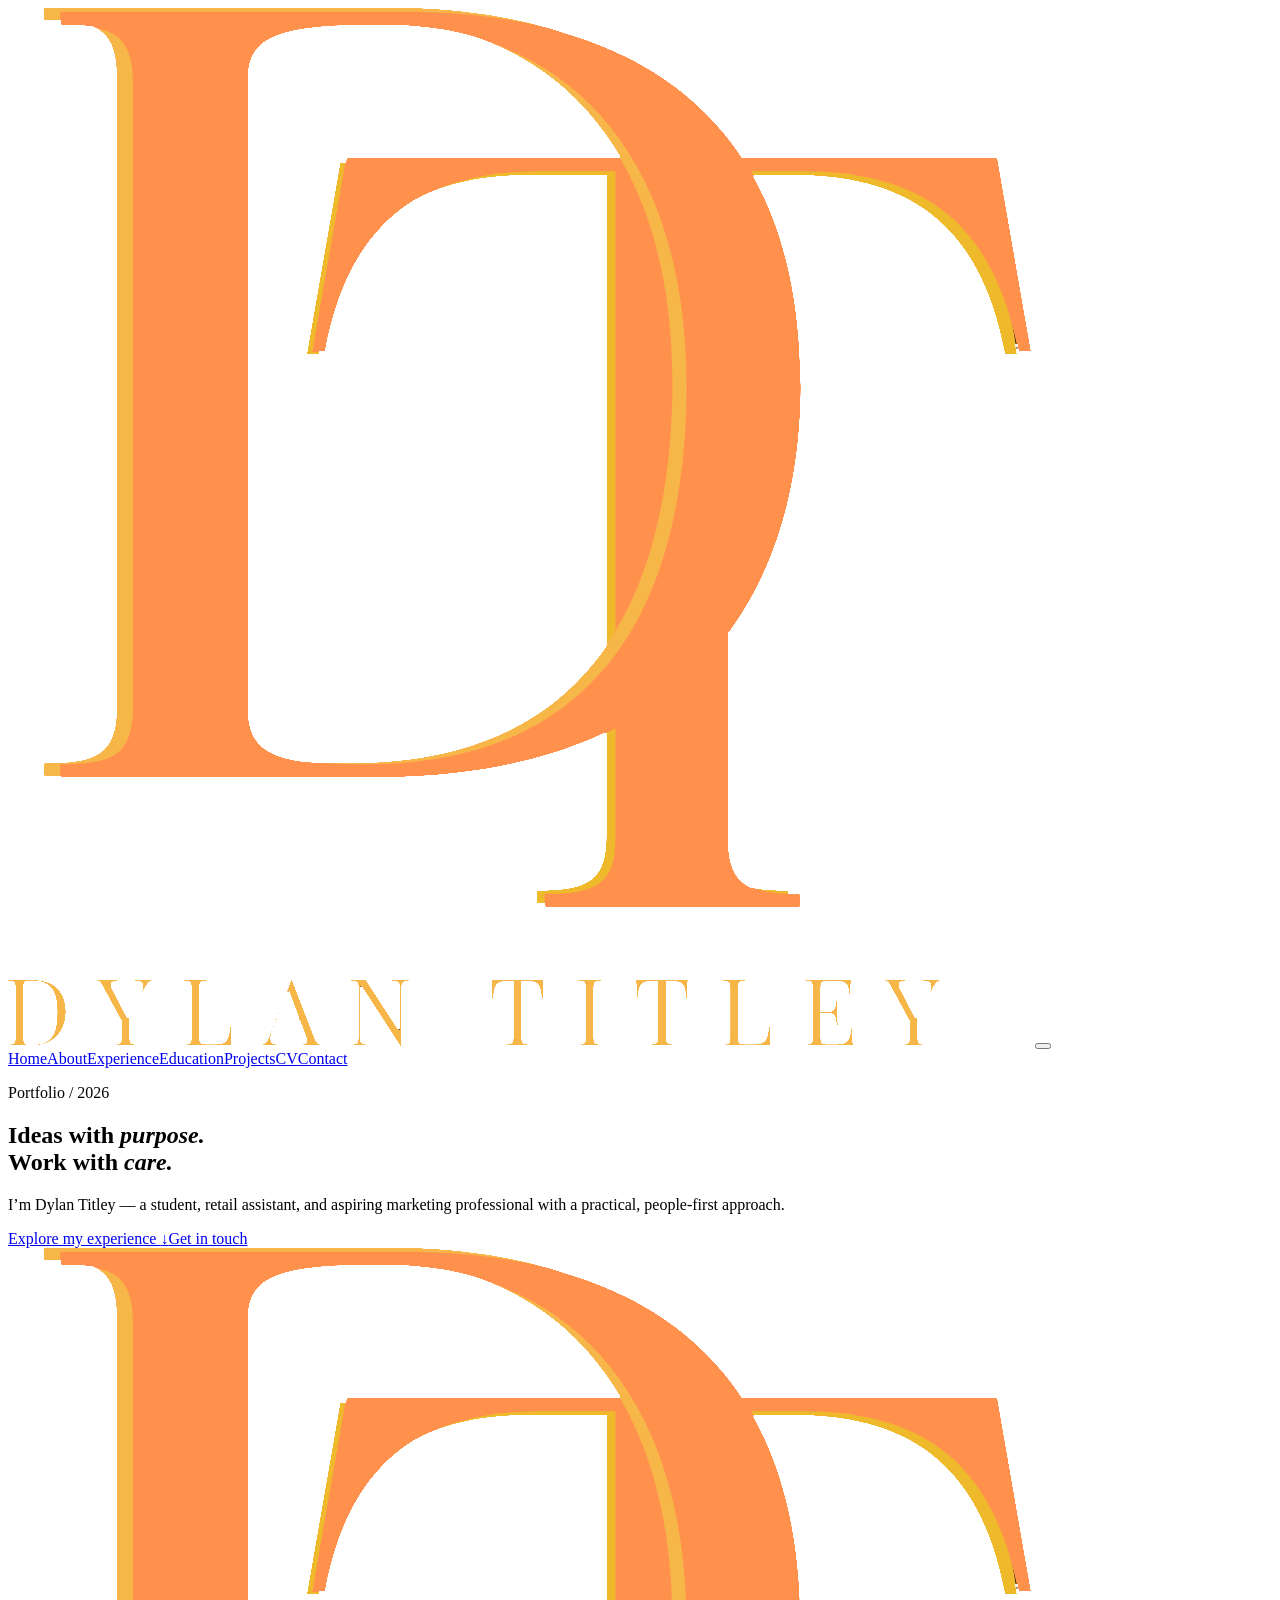
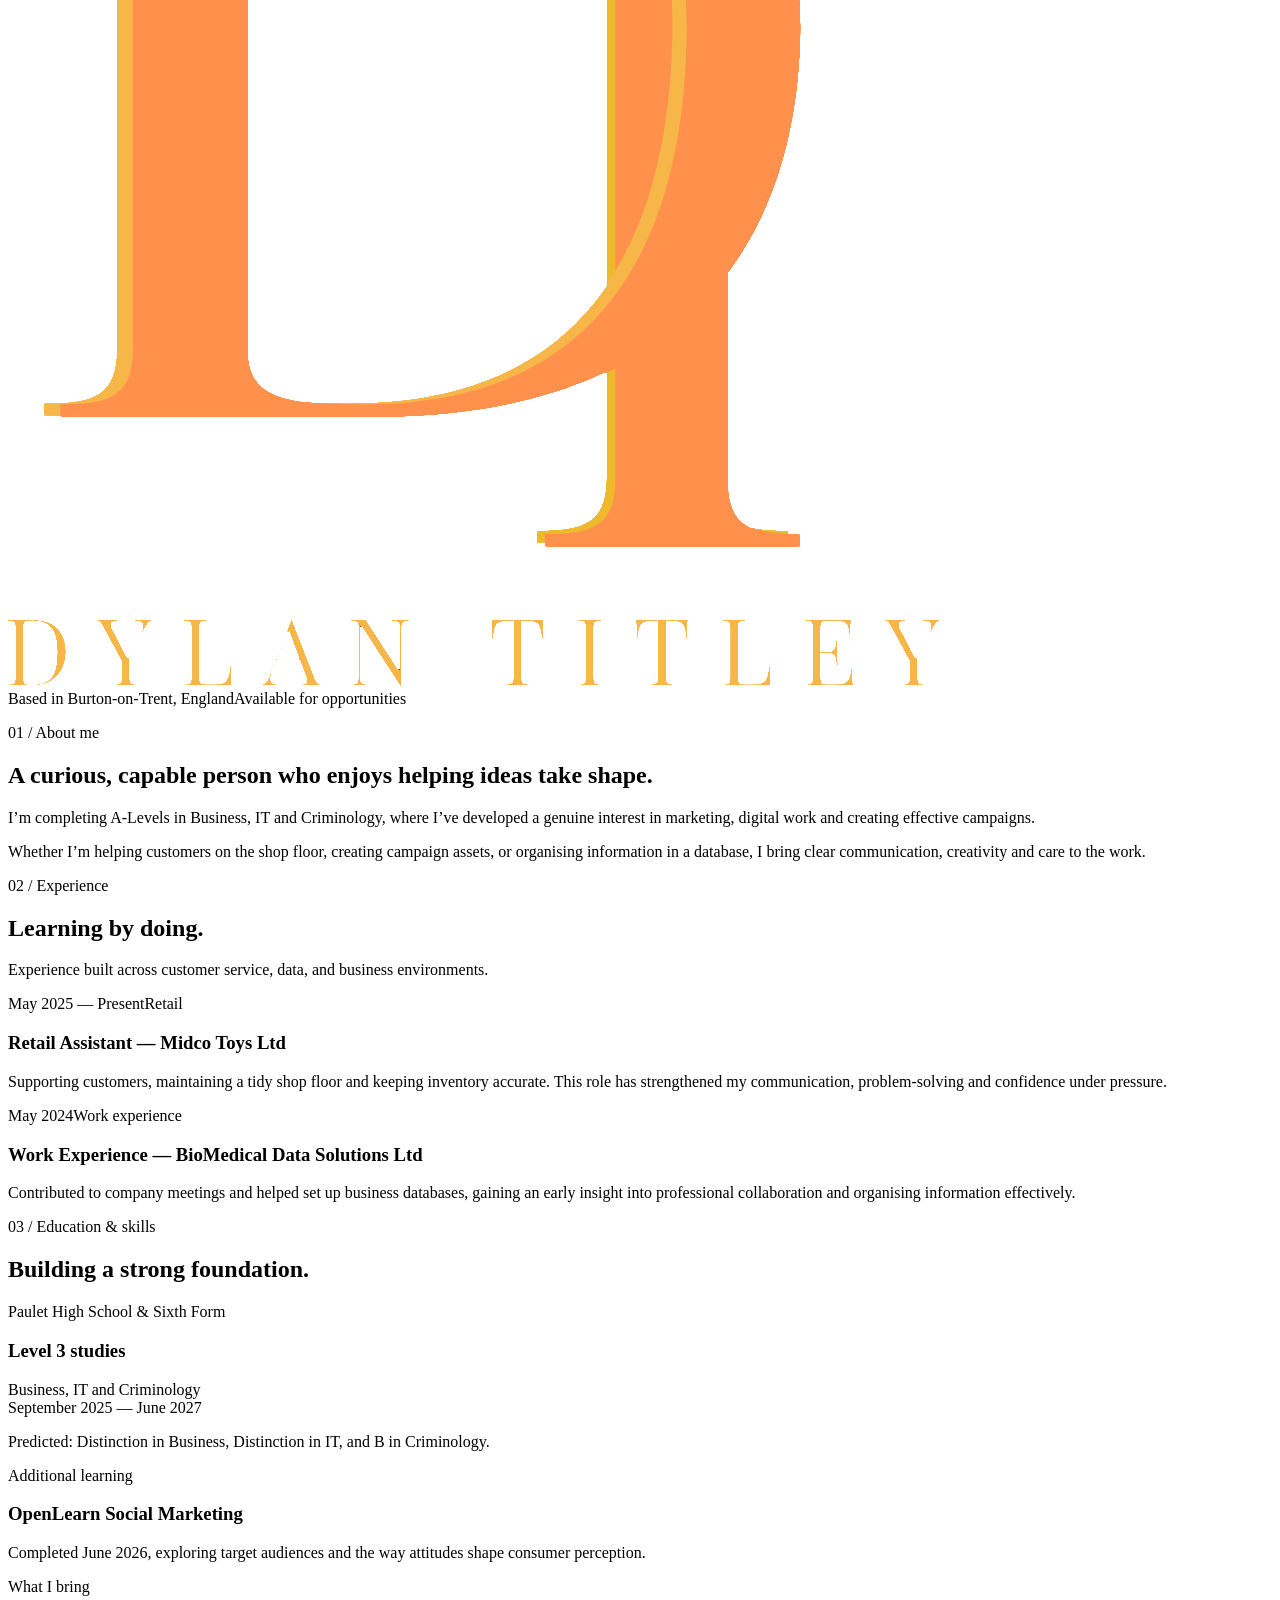
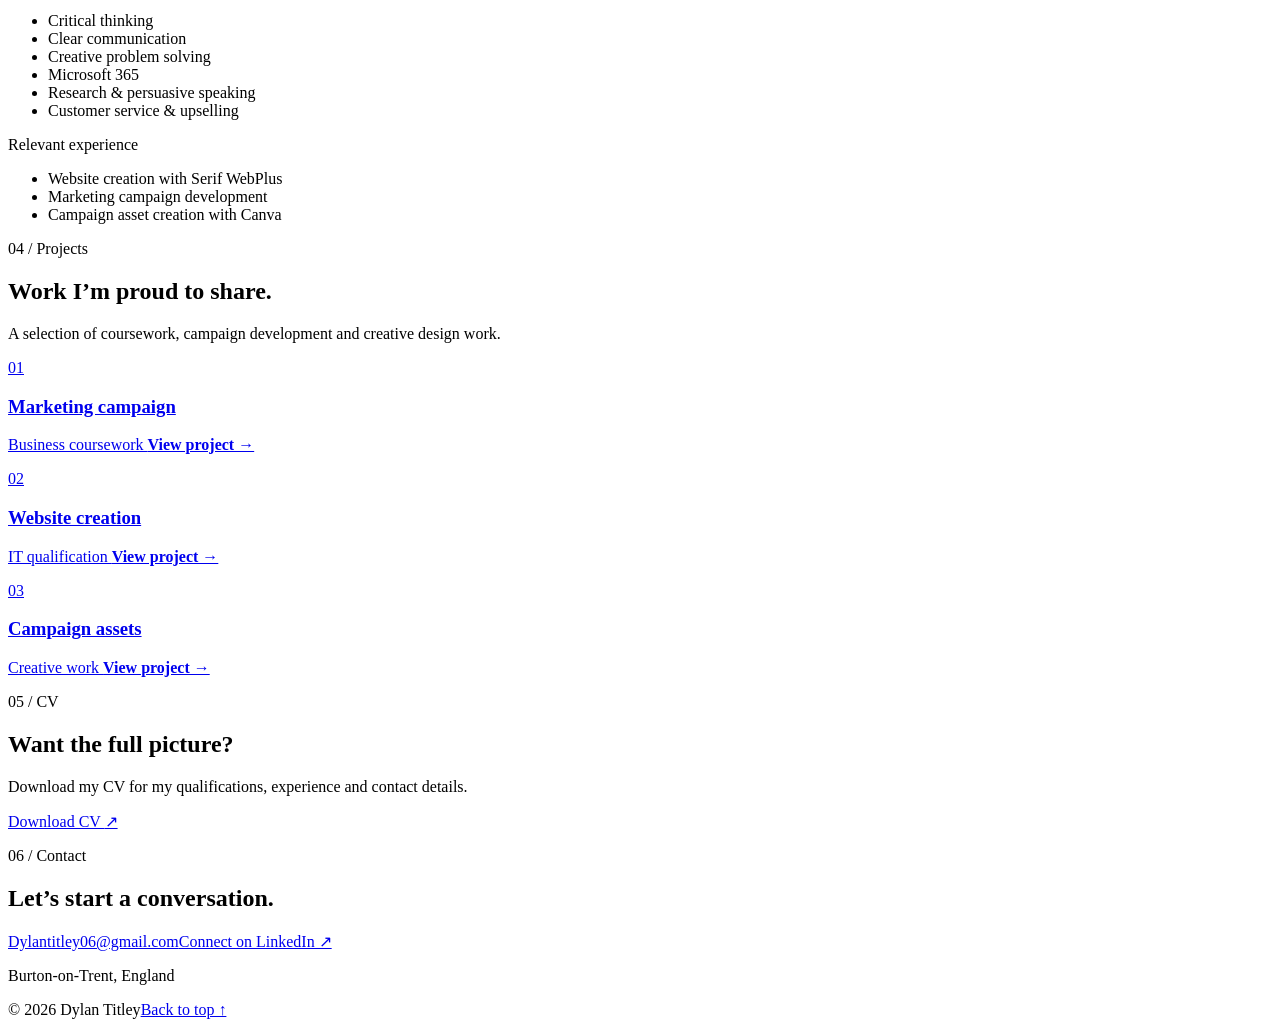
==== index.html @ e9d6f3c1 "Update index.html" ====
<!doctype html>
<html lang="en">
<head>
<title>Dylan Titley | Marketing & Graphic Design Portfolio</title>
<meta name="description" content="Marketing and graphic design portfolio showcasing branding, social media design, website projects and creative work by Dylan Titley.">
<meta name="keywords" content="marketing portfolio, graphic design portfolio, Burton, branding, social media, student marketing">
<meta name="author" content="Dylan Titley">
</head>
<body>
  <header class="site-header">
    <a class="brand" href="#home" aria-label="Dylan Titley, home"><img src="dt-logo-transparent.png" alt="Dylan Titley"></a>
    <button class="menu-toggle" type="button" aria-label="Open navigation" aria-expanded="false" aria-controls="site-menu">
      <span></span><span></span>
    </button>
    <nav id="site-menu" class="site-menu" aria-label="Main navigation">
      <a href="#home">Home</a><a href="#about">About</a><a href="#experience">Experience</a><a href="#education">Education</a><a href="#projects">Projects</a><a href="#cv">CV</a><a href="#contact">Contact</a>
    </nav>
  </header>

  <main>
    <section id="home" class="hero section-shell">
      <p class="eyebrow">Portfolio / 2026</p>
      <h1>Ideas with <em>purpose.</em><br>Work with <em>care.</em></h1>
      <p class="hero-copy">I’m Dylan Titley — a student, retail assistant, and aspiring marketing professional with a practical, people-first approach.</p>
      <div class="hero-actions"><a class="button button-solid" href="#experience">Explore my experience <span>↓</span></a><a class="text-link" href="#contact">Get in touch</a></div>
      <img class="hero-logo" src="dt-logo-transparent.png" alt="" aria-hidden="true">
      <div class="hero-footer"><span>Based in Burton-on-Trent, England</span><span>Available for opportunities</span></div>
    </section>

    <section id="about" class="section-shell split-section">
      <p class="eyebrow">01 / About me</p>
      <div><h2>A curious, capable person who enjoys helping ideas take shape.</h2><p class="lead">I’m completing A-Levels in Business, IT and Criminology, where I’ve developed a genuine interest in marketing, digital work and creating effective campaigns.</p><p>Whether I’m helping customers on the shop floor, creating campaign assets, or organising information in a database, I bring clear communication, creativity and care to the work.</p></div>
    </section>

    <section id="experience" class="section-shell experience-section">
      <p class="eyebrow">02 / Experience</p>
      <div class="section-heading"><h2>Learning by doing.</h2><p>Experience built across customer service, data, and business environments.</p></div>
      <div class="timeline">
        <article class="timeline-item"><div class="timeline-meta"><span>May 2025 — Present</span><span>Retail</span></div><div><h3>Retail Assistant <span>— Midco Toys Ltd</span></h3><p>Supporting customers, maintaining a tidy shop floor and keeping inventory accurate. This role has strengthened my communication, problem-solving and confidence under pressure.</p></div></article>
        <article class="timeline-item"><div class="timeline-meta"><span>May 2024</span><span>Work experience</span></div><div><h3>Work Experience <span>— BioMedical Data Solutions Ltd</span></h3><p>Contributed to company meetings and helped set up business databases, gaining an early insight into professional collaboration and organising information effectively.</p></div></article>
      </div>
    </section>

    <section id="education" class="section-shell education-section">
      <p class="eyebrow">03 / Education & skills</p>
      <div class="two-column">
        <div><h2>Building a strong foundation.</h2><div class="education-card"><p class="card-label">Paulet High School & Sixth Form</p><h3>Level 3 studies</h3><p>Business, IT and Criminology<br><span>September 2025 — June 2027</span></p><p class="small">Predicted: Distinction in Business, Distinction in IT, and B in Criminology.</p></div><div class="education-card"><p class="card-label">Additional learning</p><h3>OpenLearn Social Marketing</h3><p class="small">Completed June 2026, exploring target audiences and the way attitudes shape consumer perception.</p></div></div>
        <div class="skills"><p class="card-label">What I bring</p><ul><li>Critical thinking</li><li>Clear communication</li><li>Creative problem solving</li><li>Microsoft 365</li><li>Research & persuasive speaking</li><li>Customer service & upselling</li></ul><p class="card-label relevant-label">Relevant experience</p><ul class="relevant"><li>Website creation with Serif WebPlus</li><li>Marketing campaign development</li><li>Campaign asset creation with Canva</li></ul></div>
      </div>
    </section>

    <section id="projects" class="section-shell projects-section">
      <p class="eyebrow">04 / Projects</p>
      <div class="section-heading"><h2>Work I’m proud to share.</h2><p>A selection of coursework, campaign development and creative design work.</p></div>
      <div class="project-grid">
        <a class="project-card" href="marketing-campaign.html"><p>01</p><h3>Marketing campaign</h3><span>Business coursework <b>View project &rarr;</b></span><div class="project-shape shape-one"></div></a>
        <a class="project-card" href="website-creation.html"><p>02</p><h3>Website creation</h3><span>IT qualification <b>View project &rarr;</b></span><div class="project-shape shape-two"></div></a>
        <a class="project-card" href="campaign-assets.html"><p>03</p><h3>Campaign assets</h3><span>Creative work <b>View project &rarr;</b></span><div class="project-shape shape-three"></div></a>
      </div>
    </section>

    <section id="cv" class="section-shell cv-section">
      <div><p class="eyebrow">05 / CV</p><h2>Want the full picture?</h2><p>Download my CV for my qualifications, experience and contact details.</p></div><a class="button button-light" href="Dylan-Titley-CV-2027.docx" download>Download CV <span>↗</span></a>
    </section>

    <section id="contact" class="section-shell contact-section">
      <p class="eyebrow">06 / Contact</p><h2>Let’s start a conversation.</h2><a class="contact-email" href="mailto:Dylantitley06@gmail.com">Dylantitley06@gmail.com</a><a class="linkedin-link" href="https://www.linkedin.com/in/dylan-titley-2539ab369/" target="_blank" rel="noopener">Connect on LinkedIn &nearr;</a><p>Burton-on-Trent, England</p>
    </section>
  </main>
  <footer><span>© <span id="year"></span> Dylan Titley</span><a href="#home">Back to top ↑</a></footer>
  <script src="script.js"></script>
</body>
</html>
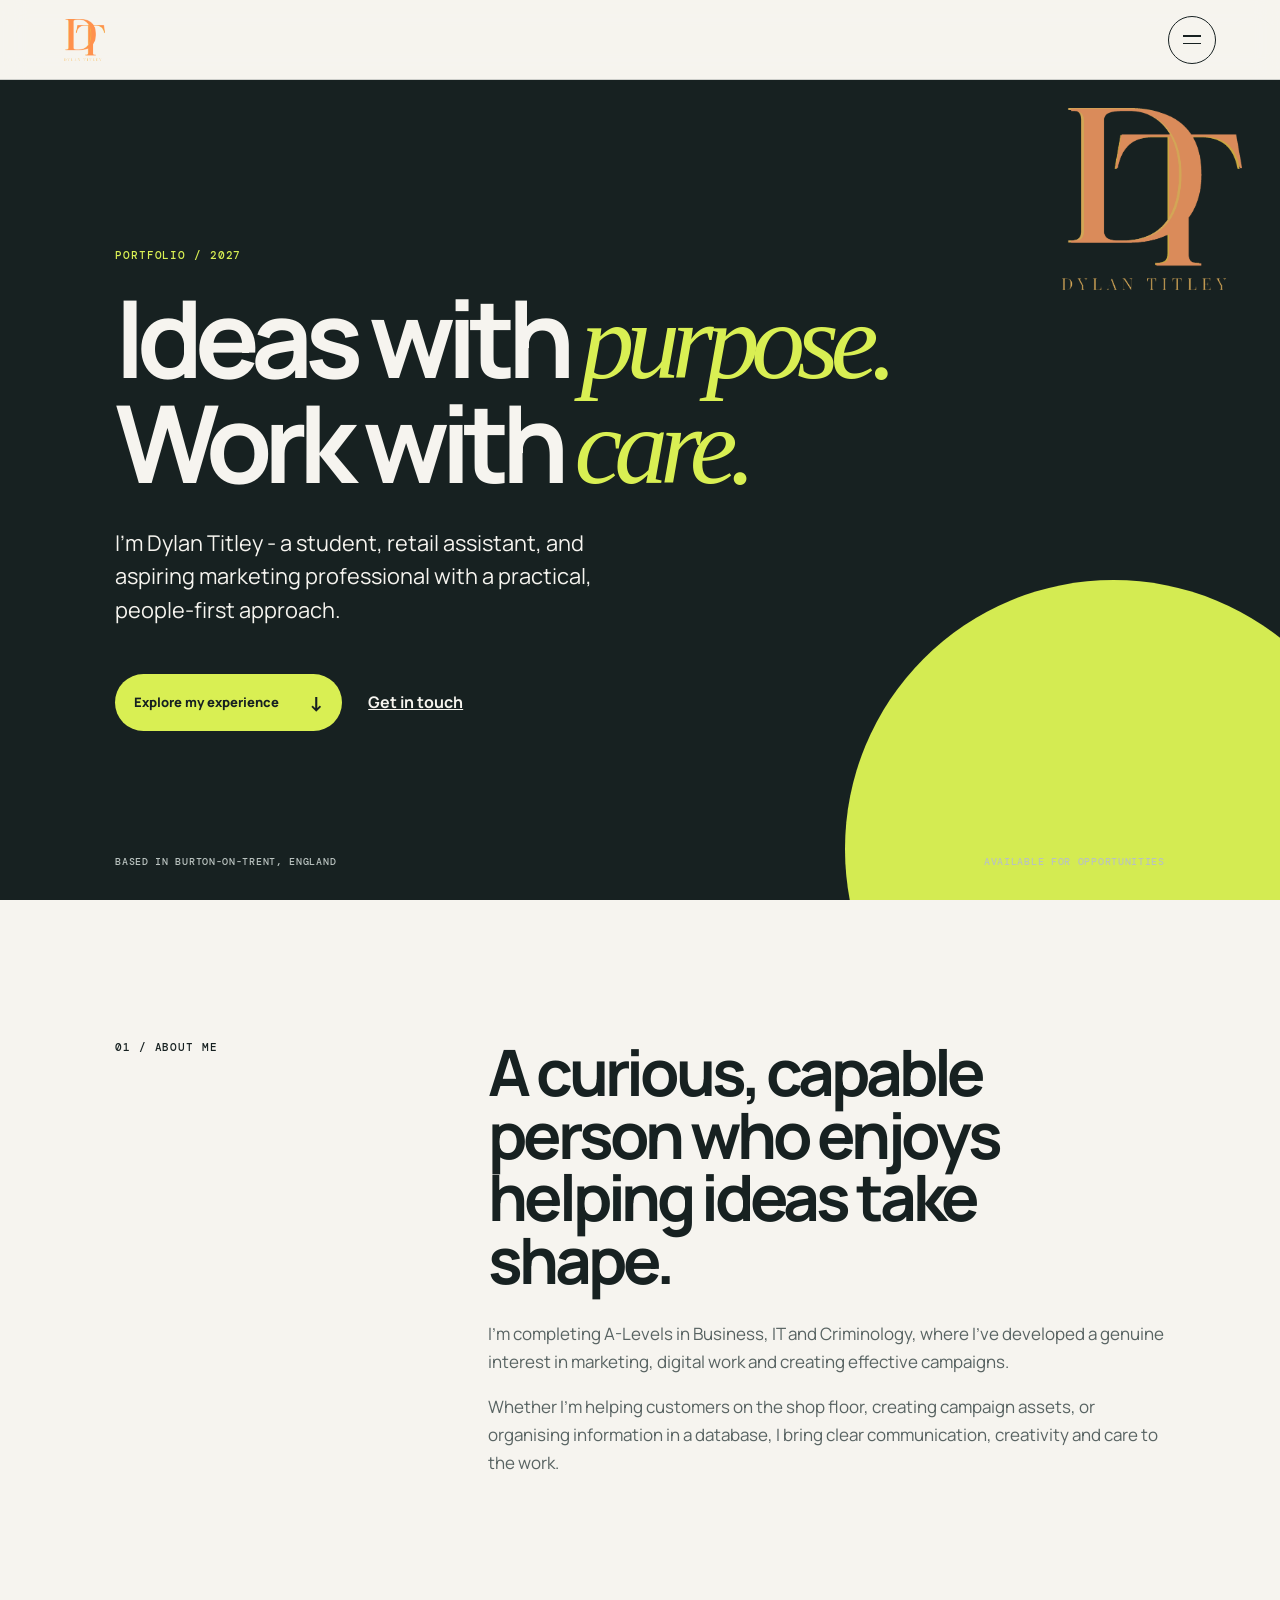
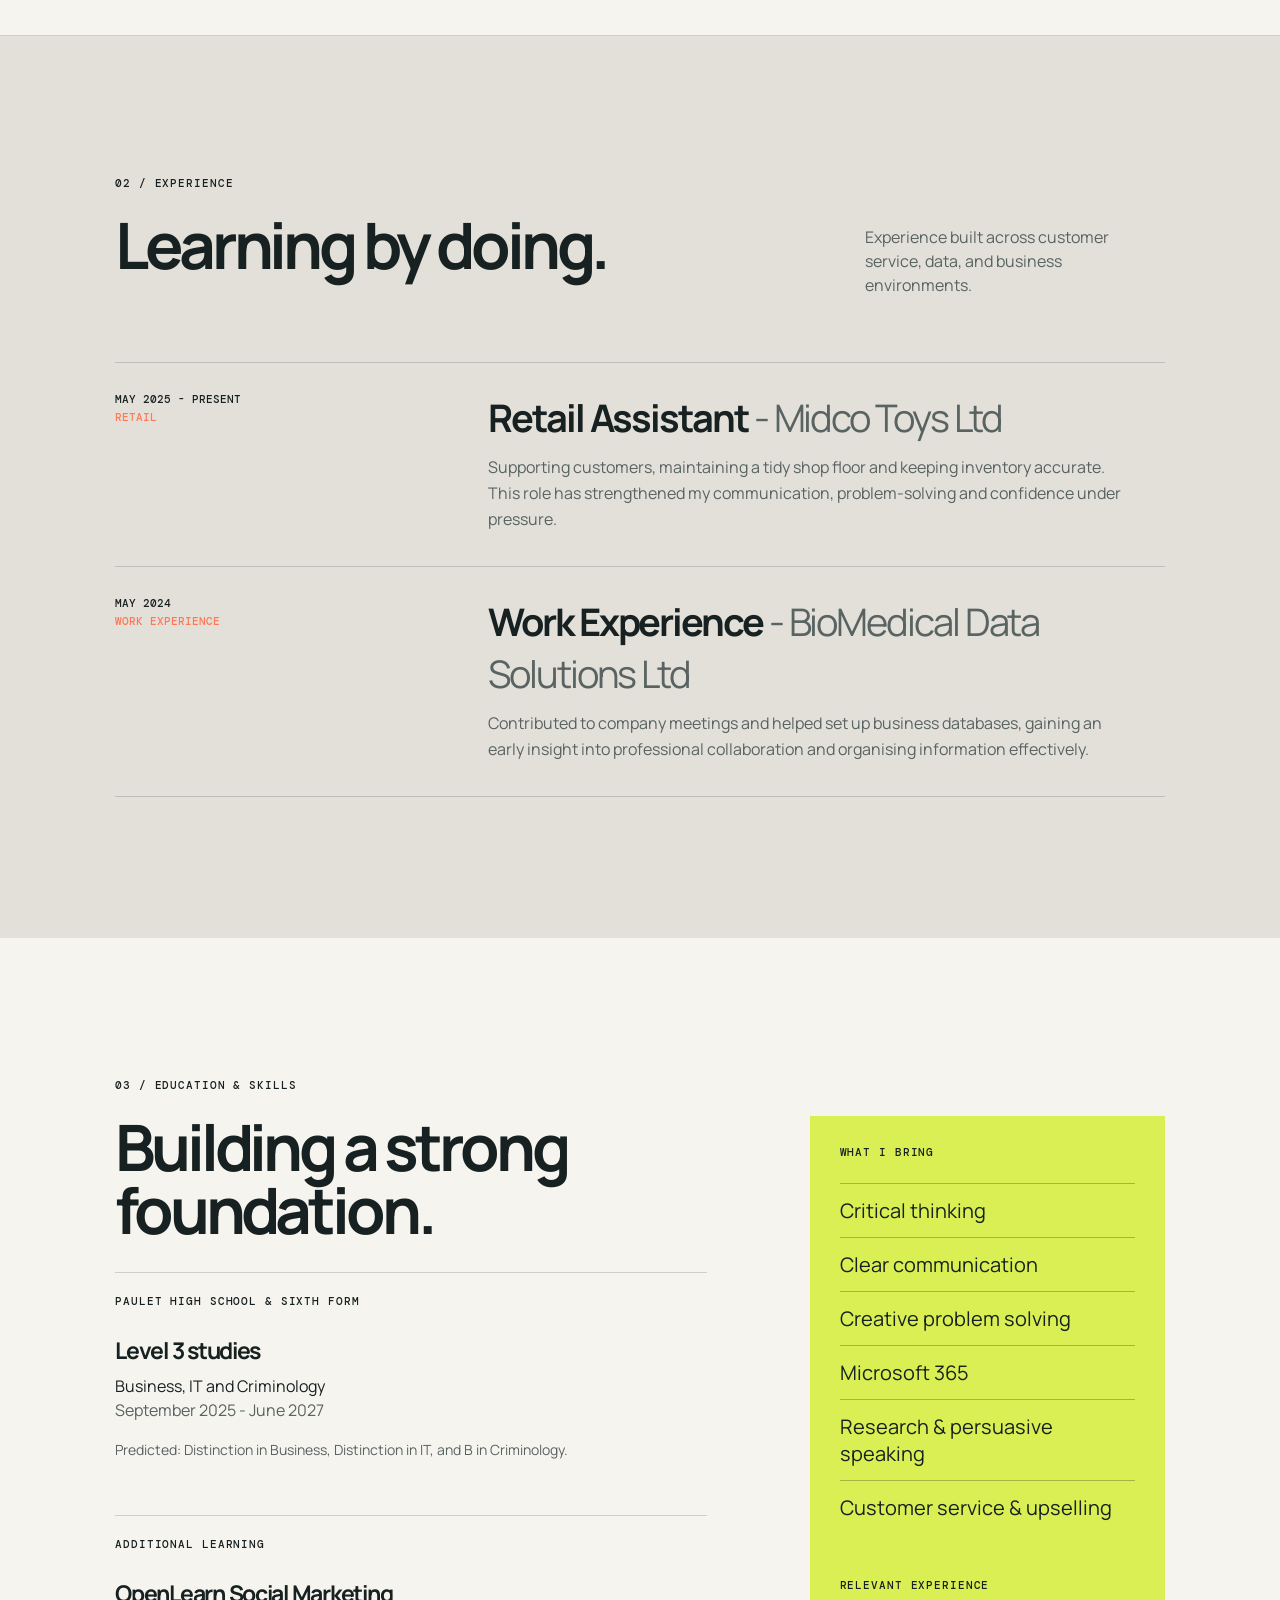
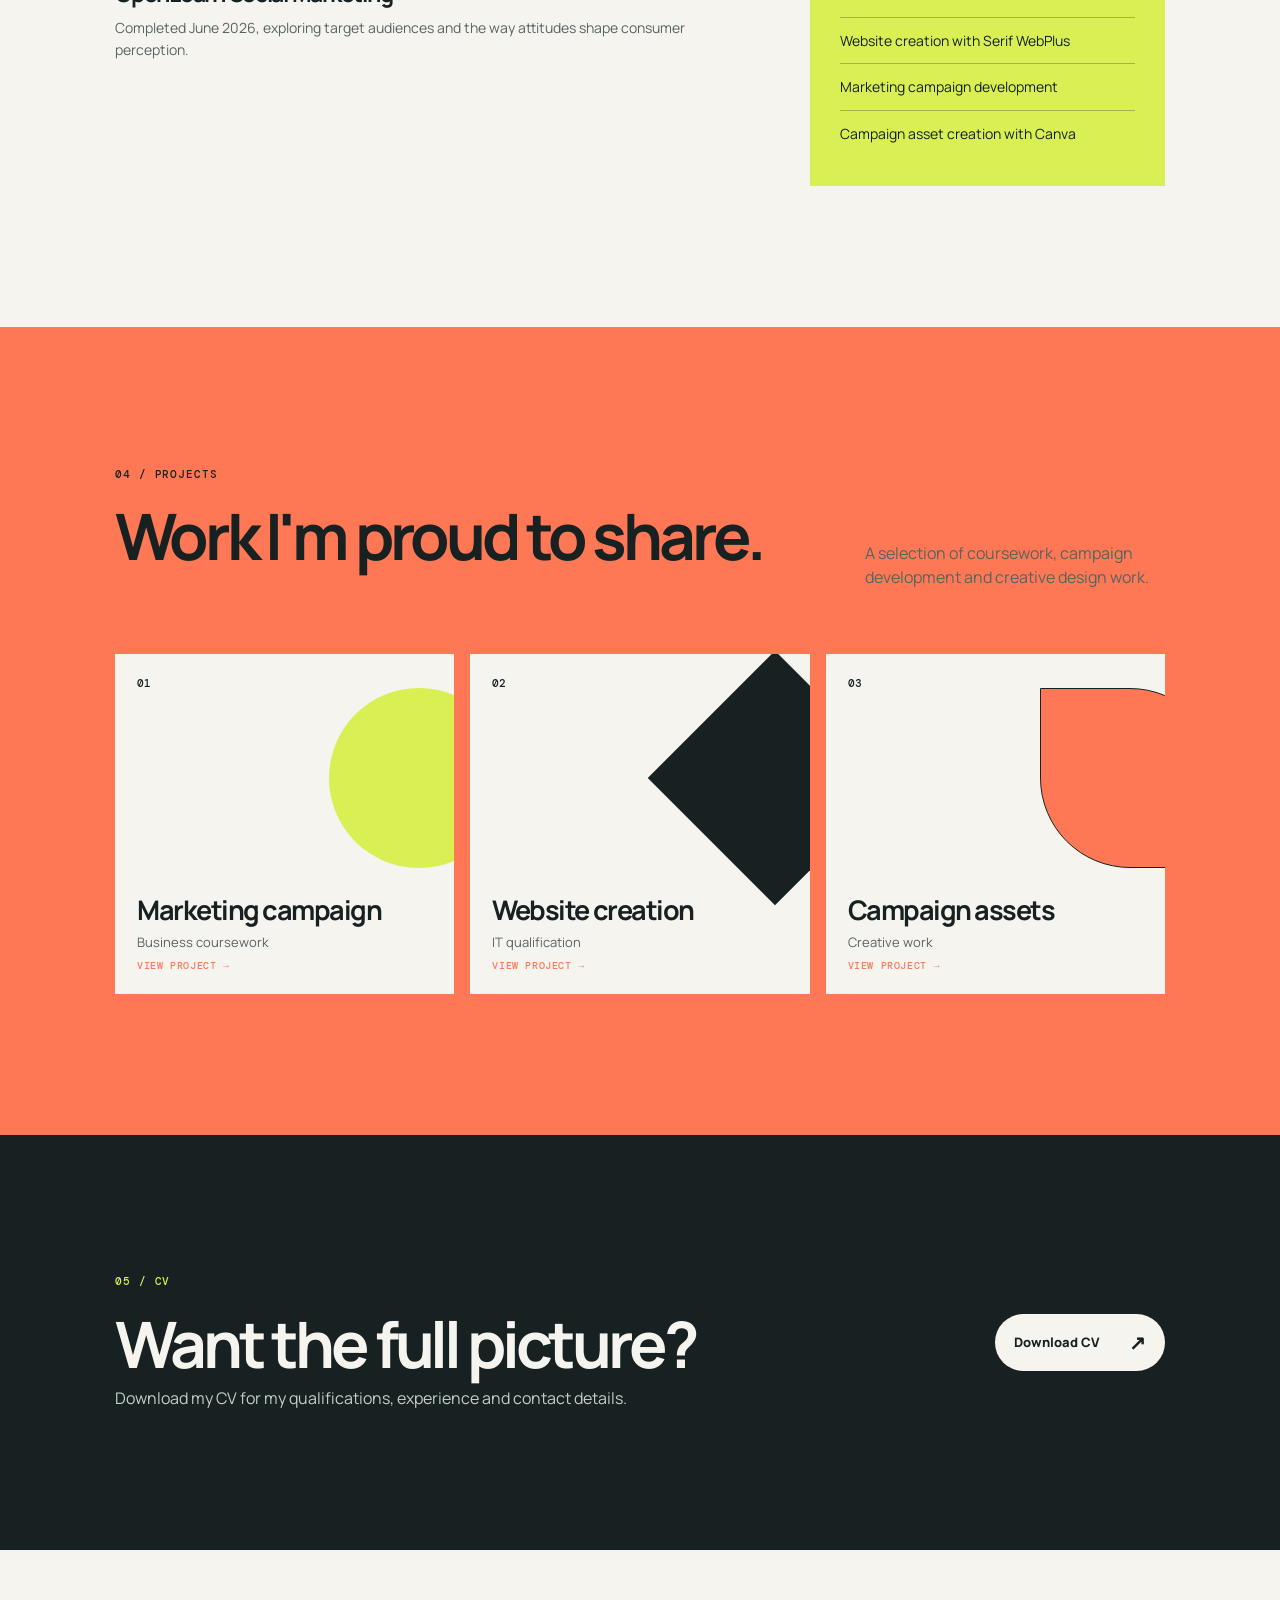
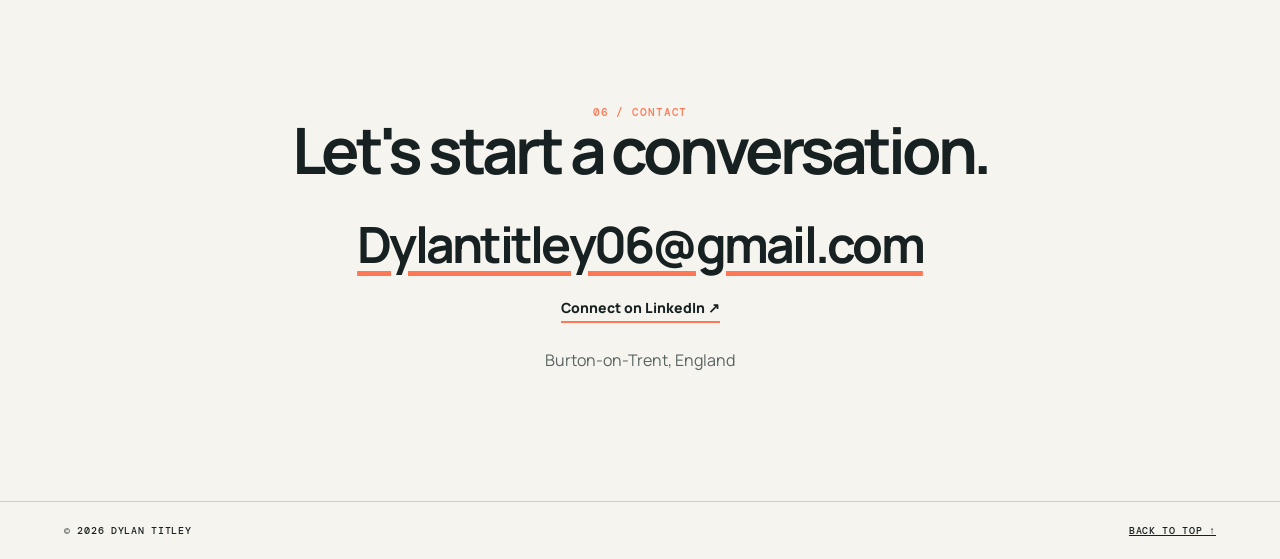
==== commit 9bdbc577: "Add files via upload" ====
--- a/index.html
+++ b/index.html
@@ -1,73 +1,91 @@
-<!doctype html>
-<html lang="en">
-<head>
-<title>Dylan Titley | Marketing & Graphic Design Portfolio</title>
-<meta name="description" content="Marketing and graphic design portfolio showcasing branding, social media design, website projects and creative work by Dylan Titley.">
-<meta name="keywords" content="marketing portfolio, graphic design portfolio, Burton, branding, social media, student marketing">
-<meta name="author" content="Dylan Titley">
-</head>
-<body>
-  <header class="site-header">
-    <a class="brand" href="#home" aria-label="Dylan Titley, home"><img src="dt-logo-transparent.png" alt="Dylan Titley"></a>
-    <button class="menu-toggle" type="button" aria-label="Open navigation" aria-expanded="false" aria-controls="site-menu">
-      <span></span><span></span>
-    </button>
-    <nav id="site-menu" class="site-menu" aria-label="Main navigation">
-      <a href="#home">Home</a><a href="#about">About</a><a href="#experience">Experience</a><a href="#education">Education</a><a href="#projects">Projects</a><a href="#cv">CV</a><a href="#contact">Contact</a>
-    </nav>
-  </header>
-
-  <main>
-    <section id="home" class="hero section-shell">
-      <p class="eyebrow">Portfolio / 2026</p>
-      <h1>Ideas with <em>purpose.</em><br>Work with <em>care.</em></h1>
-      <p class="hero-copy">I’m Dylan Titley — a student, retail assistant, and aspiring marketing professional with a practical, people-first approach.</p>
-      <div class="hero-actions"><a class="button button-solid" href="#experience">Explore my experience <span>↓</span></a><a class="text-link" href="#contact">Get in touch</a></div>
-      <img class="hero-logo" src="dt-logo-transparent.png" alt="" aria-hidden="true">
-      <div class="hero-footer"><span>Based in Burton-on-Trent, England</span><span>Available for opportunities</span></div>
-    </section>
-
-    <section id="about" class="section-shell split-section">
-      <p class="eyebrow">01 / About me</p>
-      <div><h2>A curious, capable person who enjoys helping ideas take shape.</h2><p class="lead">I’m completing A-Levels in Business, IT and Criminology, where I’ve developed a genuine interest in marketing, digital work and creating effective campaigns.</p><p>Whether I’m helping customers on the shop floor, creating campaign assets, or organising information in a database, I bring clear communication, creativity and care to the work.</p></div>
-    </section>
-
-    <section id="experience" class="section-shell experience-section">
-      <p class="eyebrow">02 / Experience</p>
-      <div class="section-heading"><h2>Learning by doing.</h2><p>Experience built across customer service, data, and business environments.</p></div>
-      <div class="timeline">
-        <article class="timeline-item"><div class="timeline-meta"><span>May 2025 — Present</span><span>Retail</span></div><div><h3>Retail Assistant <span>— Midco Toys Ltd</span></h3><p>Supporting customers, maintaining a tidy shop floor and keeping inventory accurate. This role has strengthened my communication, problem-solving and confidence under pressure.</p></div></article>
-        <article class="timeline-item"><div class="timeline-meta"><span>May 2024</span><span>Work experience</span></div><div><h3>Work Experience <span>— BioMedical Data Solutions Ltd</span></h3><p>Contributed to company meetings and helped set up business databases, gaining an early insight into professional collaboration and organising information effectively.</p></div></article>
-      </div>
-    </section>
-
-    <section id="education" class="section-shell education-section">
-      <p class="eyebrow">03 / Education & skills</p>
-      <div class="two-column">
-        <div><h2>Building a strong foundation.</h2><div class="education-card"><p class="card-label">Paulet High School & Sixth Form</p><h3>Level 3 studies</h3><p>Business, IT and Criminology<br><span>September 2025 — June 2027</span></p><p class="small">Predicted: Distinction in Business, Distinction in IT, and B in Criminology.</p></div><div class="education-card"><p class="card-label">Additional learning</p><h3>OpenLearn Social Marketing</h3><p class="small">Completed June 2026, exploring target audiences and the way attitudes shape consumer perception.</p></div></div>
-        <div class="skills"><p class="card-label">What I bring</p><ul><li>Critical thinking</li><li>Clear communication</li><li>Creative problem solving</li><li>Microsoft 365</li><li>Research & persuasive speaking</li><li>Customer service & upselling</li></ul><p class="card-label relevant-label">Relevant experience</p><ul class="relevant"><li>Website creation with Serif WebPlus</li><li>Marketing campaign development</li><li>Campaign asset creation with Canva</li></ul></div>
-      </div>
-    </section>
-
-    <section id="projects" class="section-shell projects-section">
-      <p class="eyebrow">04 / Projects</p>
-      <div class="section-heading"><h2>Work I’m proud to share.</h2><p>A selection of coursework, campaign development and creative design work.</p></div>
-      <div class="project-grid">
-        <a class="project-card" href="marketing-campaign.html"><p>01</p><h3>Marketing campaign</h3><span>Business coursework <b>View project &rarr;</b></span><div class="project-shape shape-one"></div></a>
-        <a class="project-card" href="website-creation.html"><p>02</p><h3>Website creation</h3><span>IT qualification <b>View project &rarr;</b></span><div class="project-shape shape-two"></div></a>
-        <a class="project-card" href="campaign-assets.html"><p>03</p><h3>Campaign assets</h3><span>Creative work <b>View project &rarr;</b></span><div class="project-shape shape-three"></div></a>
-      </div>
-    </section>
-
-    <section id="cv" class="section-shell cv-section">
-      <div><p class="eyebrow">05 / CV</p><h2>Want the full picture?</h2><p>Download my CV for my qualifications, experience and contact details.</p></div><a class="button button-light" href="Dylan-Titley-CV-2027.docx" download>Download CV <span>↗</span></a>
-    </section>
-
-    <section id="contact" class="section-shell contact-section">
-      <p class="eyebrow">06 / Contact</p><h2>Let’s start a conversation.</h2><a class="contact-email" href="mailto:Dylantitley06@gmail.com">Dylantitley06@gmail.com</a><a class="linkedin-link" href="https://www.linkedin.com/in/dylan-titley-2539ab369/" target="_blank" rel="noopener">Connect on LinkedIn &nearr;</a><p>Burton-on-Trent, England</p>
-    </section>
-  </main>
-  <footer><span>© <span id="year"></span> Dylan Titley</span><a href="#home">Back to top ↑</a></footer>
-  <script src="script.js"></script>
-</body>
-</html>
+﻿<!doctype html>
+<html lang="en">
+<head>
+  <meta charset="utf-8">
+  <meta name="viewport" content="width=device-width, initial-scale=1">
+  <meta name="description" content="Portfolio of Dylan Titley, a student and aspiring marketing professional showcasing experience, creative projects, website design and campaign work.">
+  <title>Dylan Titley | Marketing, Design & Portfolio</title>
+  <link rel="canonical" href="https://dylantitley.co.uk/">
+  <meta property="og:type" content="website">
+  <meta property="og:title" content="Dylan Titley | Marketing, Design & Portfolio">
+  <meta property="og:description" content="Explore Dylan Titley's experience, creative projects, website design and campaign work.">
+  <meta property="og:url" content="https://dylantitley.co.uk/">
+  <meta property="og:image" content="https://dylantitley.co.uk/dt-logo.png">
+  <meta property="og:image:alt" content="Dylan Titley personal DT logo">
+  <meta name="twitter:card" content="summary_large_image">
+  <meta name="twitter:title" content="Dylan Titley | Marketing, Design & Portfolio">
+  <meta name="twitter:description" content="Explore Dylan Titley's experience, creative projects, website design and campaign work.">
+  <meta name="twitter:image" content="https://dylantitley.co.uk/dt-logo.png">
+  <meta name="twitter:image:alt" content="Dylan Titley personal DT logo">
+  <link rel="icon" type="image/png" href="favicon.png">
+  <script type="application/ld+json">{"@context":"https://schema.org","@type":"Person","name":"Dylan Titley","url":"https://dylantitley.co.uk/","image":"https://dylantitley.co.uk/dt-logo.png","jobTitle":"Student and aspiring marketing professional","address":{"@type":"PostalAddress","addressLocality":"Burton-on-Trent","addressCountry":"GB"},"email":"mailto:Dylantitley06@gmail.com","sameAs":["https://www.linkedin.com/in/dylan-titley-2539ab369/"]}</script>
+  <link rel="preconnect" href="https://fonts.googleapis.com">
+  <link rel="preconnect" href="https://fonts.gstatic.com" crossorigin>
+  <link href="https://fonts.googleapis.com/css2?family=DM+Mono:wght@400;500&family=Manrope:wght@400;500;600;700;800&display=swap" rel="stylesheet">
+  <link rel="stylesheet" href="styles.css">
+</head>
+<body>
+  <header class="site-header">
+    <a class="brand" href="#home" aria-label="Dylan Titley, home"><img src="dt-logo-transparent.png" alt="Dylan Titley"></a>
+    <button class="menu-toggle" type="button" aria-label="Open navigation" aria-expanded="false" aria-controls="site-menu">
+      <span></span><span></span>
+    </button>
+    <nav id="site-menu" class="site-menu" aria-label="Main navigation">
+      <a href="#home">Home</a><a href="#about">About</a><a href="#experience">Experience</a><a href="#education">Education</a><a href="#projects">Projects</a><a href="#cv">CV</a><a href="#contact">Contact</a>
+    </nav>
+  </header>
+
+  <main>
+    <section id="home" class="hero section-shell">
+      <p class="eyebrow">Portfolio / 2027</p>
+      <h1>Ideas with <em>purpose.</em><br>Work with <em>care.</em></h1>
+      <p class="hero-copy">I'm Dylan Titley - a student, retail assistant, and aspiring marketing professional with a practical, people-first approach.</p>
+      <div class="hero-actions"><a class="button button-solid" href="#experience">Explore my experience <span>&darr;</span></a><a class="text-link" href="#contact">Get in touch</a></div>
+      <img class="hero-logo" src="dt-logo-transparent.png" alt="Dylan Titley DT personal logo">
+      <div class="hero-footer"><span>Based in Burton-on-Trent, England</span><span>Available for opportunities</span></div>
+    </section>
+
+    <section id="about" class="section-shell split-section">
+      <p class="eyebrow">01 / About me</p>
+      <div><h2>A curious, capable person who enjoys helping ideas take shape.</h2><p class="lead">I'm completing A-Levels in Business, IT and Criminology, where I've developed a genuine interest in marketing, digital work and creating effective campaigns.</p><p>Whether I'm helping customers on the shop floor, creating campaign assets, or organising information in a database, I bring clear communication, creativity and care to the work.</p></div>
+    </section>
+
+    <section id="experience" class="section-shell experience-section">
+      <p class="eyebrow">02 / Experience</p>
+      <div class="section-heading"><h2>Learning by doing.</h2><p>Experience built across customer service, data, and business environments.</p></div>
+      <div class="timeline">
+        <article class="timeline-item"><div class="timeline-meta"><span>May 2025 - Present</span><span>Retail</span></div><div><h3>Retail Assistant <span> -  Midco Toys Ltd</span></h3><p>Supporting customers, maintaining a tidy shop floor and keeping inventory accurate. This role has strengthened my communication, problem-solving and confidence under pressure.</p></div></article>
+        <article class="timeline-item"><div class="timeline-meta"><span>May 2024</span><span>Work experience</span></div><div><h3>Work Experience <span> -  BioMedical Data Solutions Ltd</span></h3><p>Contributed to company meetings and helped set up business databases, gaining an early insight into professional collaboration and organising information effectively.</p></div></article>
+      </div>
+    </section>
+
+    <section id="education" class="section-shell education-section">
+      <p class="eyebrow">03 / Education & skills</p>
+      <div class="two-column">
+        <div><h2>Building a strong foundation.</h2><div class="education-card"><p class="card-label">Paulet High School & Sixth Form</p><h3>Level 3 studies</h3><p>Business, IT and Criminology<br><span>September 2025 - June 2027</span></p><p class="small">Predicted: Distinction in Business, Distinction in IT, and B in Criminology.</p></div><div class="education-card"><p class="card-label">Additional learning</p><h3>OpenLearn Social Marketing</h3><p class="small">Completed June 2026, exploring target audiences and the way attitudes shape consumer perception.</p></div></div>
+        <div class="skills"><p class="card-label">What I bring</p><ul><li>Critical thinking</li><li>Clear communication</li><li>Creative problem solving</li><li>Microsoft 365</li><li>Research & persuasive speaking</li><li>Customer service & upselling</li></ul><p class="card-label relevant-label">Relevant experience</p><ul class="relevant"><li>Website creation with Serif WebPlus</li><li>Marketing campaign development</li><li>Campaign asset creation with Canva</li></ul></div>
+      </div>
+    </section>
+
+    <section id="projects" class="section-shell projects-section">
+      <p class="eyebrow">04 / Projects</p>
+      <div class="section-heading"><h2>Work I'm proud to share.</h2><p>A selection of coursework, campaign development and creative design work.</p></div>
+      <div class="project-grid">
+        <a class="project-card" href="marketing-campaign.html"><p>01</p><h3>Marketing campaign</h3><span>Business coursework <b>View project &rarr;</b></span><div class="project-shape shape-one"></div></a>
+        <a class="project-card" href="website-creation.html"><p>02</p><h3>Website creation</h3><span>IT qualification <b>View project &rarr;</b></span><div class="project-shape shape-two"></div></a>
+        <a class="project-card" href="campaign-assets.html"><p>03</p><h3>Campaign assets</h3><span>Creative work <b>View project &rarr;</b></span><div class="project-shape shape-three"></div></a>
+      </div>
+    </section>
+
+    <section id="cv" class="section-shell cv-section">
+      <div><p class="eyebrow">05 / CV</p><h2>Want the full picture?</h2><p>Download my CV for my qualifications, experience and contact details.</p></div><a class="button button-light" href="Dylan-Titley-CV-2027.docx" download>Download CV <span>&nearr;</span></a>
+    </section>
+
+    <section id="contact" class="section-shell contact-section">
+      <p class="eyebrow">06 / Contact</p><h2>Let's start a conversation.</h2><a class="contact-email" href="mailto:Dylantitley06@gmail.com">Dylantitley06@gmail.com</a><a class="linkedin-link" href="https://www.linkedin.com/in/dylan-titley-2539ab369/" target="_blank" rel="noopener">Connect on LinkedIn &nearr;</a><p>Burton-on-Trent, England</p>
+    </section>
+  </main>
+  <footer><span>&copy; <span id="year"></span> Dylan Titley</span><a href="#home">Back to top &uarr;</a></footer>
+  <script src="script.js"></script>
+</body>
+</html>
--- a/styles.css
+++ b/styles.css
@@ -0,0 +1,6 @@
+:root{--ink:#172121;--paper:#f6f4ef;--lime:#d9ef53;--coral:#ff7855;--line:rgba(23,33,33,.18);--muted:#586362}*{box-sizing:border-box}html{scroll-behavior:smooth}body{margin:0;background:var(--paper);color:var(--ink);font-family:Manrope,Arial,sans-serif}.site-header{height:80px;padding:0 clamp(22px,5vw,74px);display:flex;align-items:center;justify-content:space-between;border-bottom:1px solid var(--line);position:sticky;top:0;background:rgba(246,244,239,.94);backdrop-filter:blur(12px);z-index:10}.brand{font-size:27px;font-weight:800;letter-spacing:-2px;color:inherit;text-decoration:none}.brand span{color:var(--coral)}.menu-toggle{width:48px;height:48px;border:1px solid var(--ink);border-radius:50%;background:none;display:flex;flex-direction:column;justify-content:center;gap:6px;align-items:center;cursor:pointer;z-index:12}.menu-toggle span{width:18px;height:1.5px;background:var(--ink);transition:.25s}.menu-toggle.open span:first-child{transform:translateY(3.75px) rotate(45deg)}.menu-toggle.open span:last-child{transform:translateY(-3.75px) rotate(-45deg)}.site-menu{position:fixed;inset:0 0 auto auto;width:min(430px,100%);height:100vh;background:var(--ink);padding:120px clamp(34px,6vw,80px);transform:translateX(102%);transition:transform .35s ease;display:flex;flex-direction:column;gap:12px;z-index:11}.site-menu.open{transform:translateX(0)}.site-menu a{color:var(--paper);text-decoration:none;font-size:clamp(28px,4vw,46px);font-weight:700;letter-spacing:-2px;line-height:1.18}.site-menu a:hover{color:var(--lime)}.section-shell{padding:clamp(76px,11vw,150px) clamp(22px,9vw,145px)}.hero{min-height:calc(100vh - 80px);background:var(--ink);color:var(--paper);display:flex;flex-direction:column;justify-content:center;position:relative;overflow:hidden}.hero:after{content:"";position:absolute;width:min(42vw,540px);aspect-ratio:1;border-radius:50%;background:var(--lime);right:-8vw;bottom:-17vw;opacity:.98}.eyebrow,.card-label{margin:0 0 24px;font:500 11px/1.2 "DM Mono",monospace;letter-spacing:.08em;text-transform:uppercase}.hero .eyebrow{color:var(--lime)}h1,h2,h3,p{margin-top:0}h1{font-size:clamp(50px,8.4vw,128px);line-height:.93;letter-spacing:-.075em;max-width:1000px;margin-bottom:30px;position:relative;z-index:1}h1 em{font-family:Georgia,serif;font-weight:400;color:var(--lime)}.hero-copy{max-width:540px;font-size:clamp(17px,1.7vw,22px);line-height:1.55;position:relative;z-index:1}.hero-actions{display:flex;align-items:center;gap:26px;margin-top:24px;position:relative;z-index:1}.button{display:inline-flex;align-items:center;gap:30px;padding:15px 19px;border-radius:999px;text-decoration:none;font-size:13px;font-weight:800;transition:transform .2s}.button:hover{transform:translateY(-3px)}.button-solid{background:var(--lime);color:var(--ink)}.button span{font-size:20px}.text-link{color:var(--paper);font-weight:700}.hero-footer{position:absolute;left:clamp(22px,9vw,145px);right:clamp(22px,9vw,145px);bottom:32px;display:flex;justify-content:space-between;font:500 10px "DM Mono",monospace;text-transform:uppercase;letter-spacing:.07em;color:#b9c2bf;z-index:1}.split-section{display:grid;grid-template-columns:.8fr 2fr;gap:8vw;border-bottom:1px solid var(--line)}h2{font-size:clamp(37px,5vw,73px);line-height:.98;letter-spacing:-.065em;margin-bottom:28px;max-width:850px}.split-section p:not(.eyebrow){max-width:680px;font-size:17px;line-height:1.65;color:var(--muted)}.split-section .lead{color:var(--ink);font-size:23px;line-height:1.45}.experience-section{background:#e3e0d9}.section-heading{display:flex;justify-content:space-between;align-items:flex-end;gap:40px;margin-bottom:58px}.section-heading p{max-width:300px;color:var(--muted);line-height:1.5;margin-bottom:7px}.timeline{border-top:1px solid var(--line)}.timeline-item{display:grid;grid-template-columns:.8fr 2fr;gap:8vw;padding:28px 0 34px;border-bottom:1px solid var(--line)}.timeline-meta{font:500 11px/1.6 "DM Mono",monospace;text-transform:uppercase}.timeline-meta span{display:block}.timeline-meta span+span{color:var(--coral)}h3{font-size:clamp(22px,3vw,38px);letter-spacing:-.055em;margin-bottom:12px}h3 span{font-weight:400;color:var(--muted)}.timeline-item p{max-width:650px;margin-bottom:0;color:var(--muted);line-height:1.6}.two-column{display:grid;grid-template-columns:1.25fr .75fr;gap:8vw}.education-card{border-top:1px solid var(--line);padding:20px 0 10px;margin-top:30px}.education-card h3{font-size:23px;margin-bottom:8px}.education-card p{line-height:1.55}.education-card span,.small{color:var(--muted)}.small{font-size:14px}.skills{background:var(--lime);align-self:start;padding:30px}.skills ul{list-style:none;padding:0;margin:0}.skills li{font-size:20px;border-top:1px solid rgba(23,33,33,.28);padding:13px 0}.relevant-label{margin-top:45px}.skills .relevant li{font-size:14px;line-height:1.4}.projects-section{background:var(--coral)}.project-grid{display:grid;grid-template-columns:repeat(3,1fr);gap:16px}.project-card{min-height:340px;background:var(--paper);padding:22px;position:relative;overflow:hidden;display:flex;flex-direction:column}.project-card p{font:500 11px "DM Mono",monospace}.project-card h3{font-size:27px;margin:auto 0 5px;z-index:1}.project-card span{font-size:13px;color:var(--muted);z-index:1}.project-shape{position:absolute;right:-55px;top:34px;width:180px;aspect-ratio:1;background:var(--lime)}.shape-one{border-radius:50%}.shape-two{transform:rotate(45deg);background:var(--ink)}.shape-three{border-radius:0 90px 0 90px;background:var(--coral);border:1px solid var(--ink)}.cv-section{background:var(--ink);color:var(--paper);display:flex;align-items:center;justify-content:space-between;gap:35px}.cv-section .eyebrow{color:var(--lime)}.cv-section h2{margin-bottom:12px}.cv-section p:not(.eyebrow){color:#c3ceca;margin-bottom:0}.button-light{background:var(--paper);color:var(--ink);white-space:nowrap}.contact-section{text-align:center;padding-top:130px;padding-bottom:130px}.contact-section .eyebrow{color:var(--coral)}.contact-section h2{margin:0 auto 28px}.contact-email{font-size:clamp(21px,4vw,50px);letter-spacing:-.055em;color:var(--ink);font-weight:700;text-decoration-color:var(--coral);text-underline-offset:8px}.contact-section p{margin:26px 0 0;color:var(--muted)}footer{padding:22px clamp(22px,5vw,74px);display:flex;justify-content:space-between;border-top:1px solid var(--line);font:500 10px "DM Mono",monospace;text-transform:uppercase;letter-spacing:.07em}footer a{color:inherit}@media(max-width:720px){.section-shell{padding-top:80px;padding-bottom:80px}.hero:after{width:260px;right:-80px;bottom:-60px}.hero-footer{display:block}.hero-footer span{display:block;margin-top:7px}.split-section,.timeline-item,.two-column{grid-template-columns:1fr;gap:25px}.section-heading,.cv-section{display:block}.section-heading p{margin-bottom:0}.project-grid{grid-template-columns:1fr}.project-card{min-height:230px}.skills{margin-top:10px}.cv-section .button{margin-top:32px}.site-menu{width:100%}h1{font-size:clamp(50px,15vw,80px)}}
+.brand{display:flex;align-items:center;width:58px}.brand img{width:100%;height:42px;object-fit:contain;object-position:left center}.hero-logo{position:absolute;width:clamp(220px,25vw,420px);right:clamp(16px,5vw,85px);top:50px;z-index:1;object-fit:contain;mix-blend-mode:screen;opacity:.84}.hero h1,.hero-copy,.hero-actions,.hero-footer{z-index:2}@media(max-width:720px){.hero-logo{width:180px;right:-20px;top:30px;opacity:.48}}
+.project-card{color:var(--ink);text-decoration:none;transition:transform .25s,box-shadow .25s}.project-card:hover{transform:translateY(-7px);box-shadow:10px 10px 0 var(--ink)}.project-card b{display:block;margin-top:8px;font:500 10px "DM Mono",monospace;text-transform:uppercase;letter-spacing:.06em;color:var(--coral)}.back-link{color:var(--ink);font:700 13px Manrope,Arial,sans-serif;text-decoration:none}.back-link:hover{text-decoration:underline;text-underline-offset:5px}.project-hero{background:var(--ink);color:var(--paper);min-height:55vh;display:flex;flex-direction:column;justify-content:center}.project-hero .eyebrow,.project-closing .eyebrow{color:var(--lime)}.project-hero h1{max-width:1000px}.project-hero h1 em{font-family:Georgia,serif;font-weight:400;color:var(--lime)}.project-intro{max-width:620px;font-size:clamp(18px,2vw,25px);line-height:1.5;color:#c3ceca}.project-detail{display:grid;grid-template-columns:1.2fr .8fr;gap:8vw}.project-summary p:not(.eyebrow){max-width:660px;color:var(--muted);font-size:17px;line-height:1.65}.project-facts{border-top:1px solid var(--line)}.project-facts div{padding:18px 0;border-bottom:1px solid var(--line);display:flex;justify-content:space-between;gap:15px}.project-facts span{font:500 10px "DM Mono",monospace;text-transform:uppercase;letter-spacing:.07em}.project-facts strong{font-size:14px;text-align:right}.process-section{background:#e3e0d9}.process-grid{display:grid;grid-template-columns:repeat(2,1fr);border-top:1px solid var(--line)}.process-grid article{padding:28px 32px 35px 0;border-bottom:1px solid var(--line)}.process-grid article:nth-child(odd){padding-right:32px;border-right:1px solid var(--line)}.process-grid article:nth-child(even){padding-left:32px}.process-grid span{font:500 11px "DM Mono",monospace;color:var(--coral)}.process-grid h3{font-size:27px;margin:35px 0 10px}.process-grid p{margin:0;color:var(--muted);line-height:1.6}.project-closing{background:var(--ink);color:var(--paper)}.project-placeholder{min-height:50vh;background:var(--coral)}.project-placeholder p:not(.eyebrow){max-width:630px;font-size:18px;line-height:1.6}.project-placeholder .button{margin-top:20px}@media(max-width:720px){.project-detail,.process-grid{grid-template-columns:1fr}.process-grid article:nth-child(odd){padding-right:0;border-right:0}.process-grid article:nth-child(even){padding-left:0}.project-facts{margin-top:20px}}
+.project-pdf{background:var(--coral);display:flex;align-items:center;justify-content:space-between;gap:35px}.project-pdf h2{margin-bottom:12px}.project-pdf p:not(.eyebrow){margin:0;line-height:1.5}@media(max-width:720px){.project-pdf{display:block}.project-pdf .button{margin-top:28px}}
+.linkedin-link{display:block;width:max-content;margin:20px auto 0;color:var(--ink);font-size:14px;font-weight:800;text-decoration:none;border-bottom:2px solid var(--coral);padding-bottom:4px}.linkedin-link:hover{color:var(--coral)}.asset-logo{margin:0;background:#172121;display:flex;flex-direction:column;align-items:center;justify-content:center;min-height:390px;padding:35px}.asset-logo img{width:min(100%,360px);height:auto}.asset-logo figcaption,.leaflet-art figcaption{margin-top:18px;font:500 10px "DM Mono",monospace;letter-spacing:.07em;text-transform:uppercase;color:#b9c2bf}.asset-leaflet{display:grid;grid-template-columns:1fr 1fr;gap:8vw;align-items:center;background:var(--coral)}.leaflet-copy p:not(.eyebrow){max-width:600px;font-size:17px;line-height:1.65}.leaflet-art{margin:0;display:flex;flex-direction:column;align-items:center}.leaflet-art img{width:min(100%,480px);height:auto;box-shadow:14px 14px 0 var(--ink)}.leaflet-art figcaption{color:var(--ink)}@media(max-width:720px){.asset-leaflet{grid-template-columns:1fr}.asset-logo{min-height:260px}}
+.hero-logo{width:clamp(120px,14vw,180px);right:clamp(12px,3vw,52px);top:28px}.hero h1{max-width:900px}@media(max-width:720px){.hero-logo{width:96px;right:12px;top:18px;opacity:.42}}
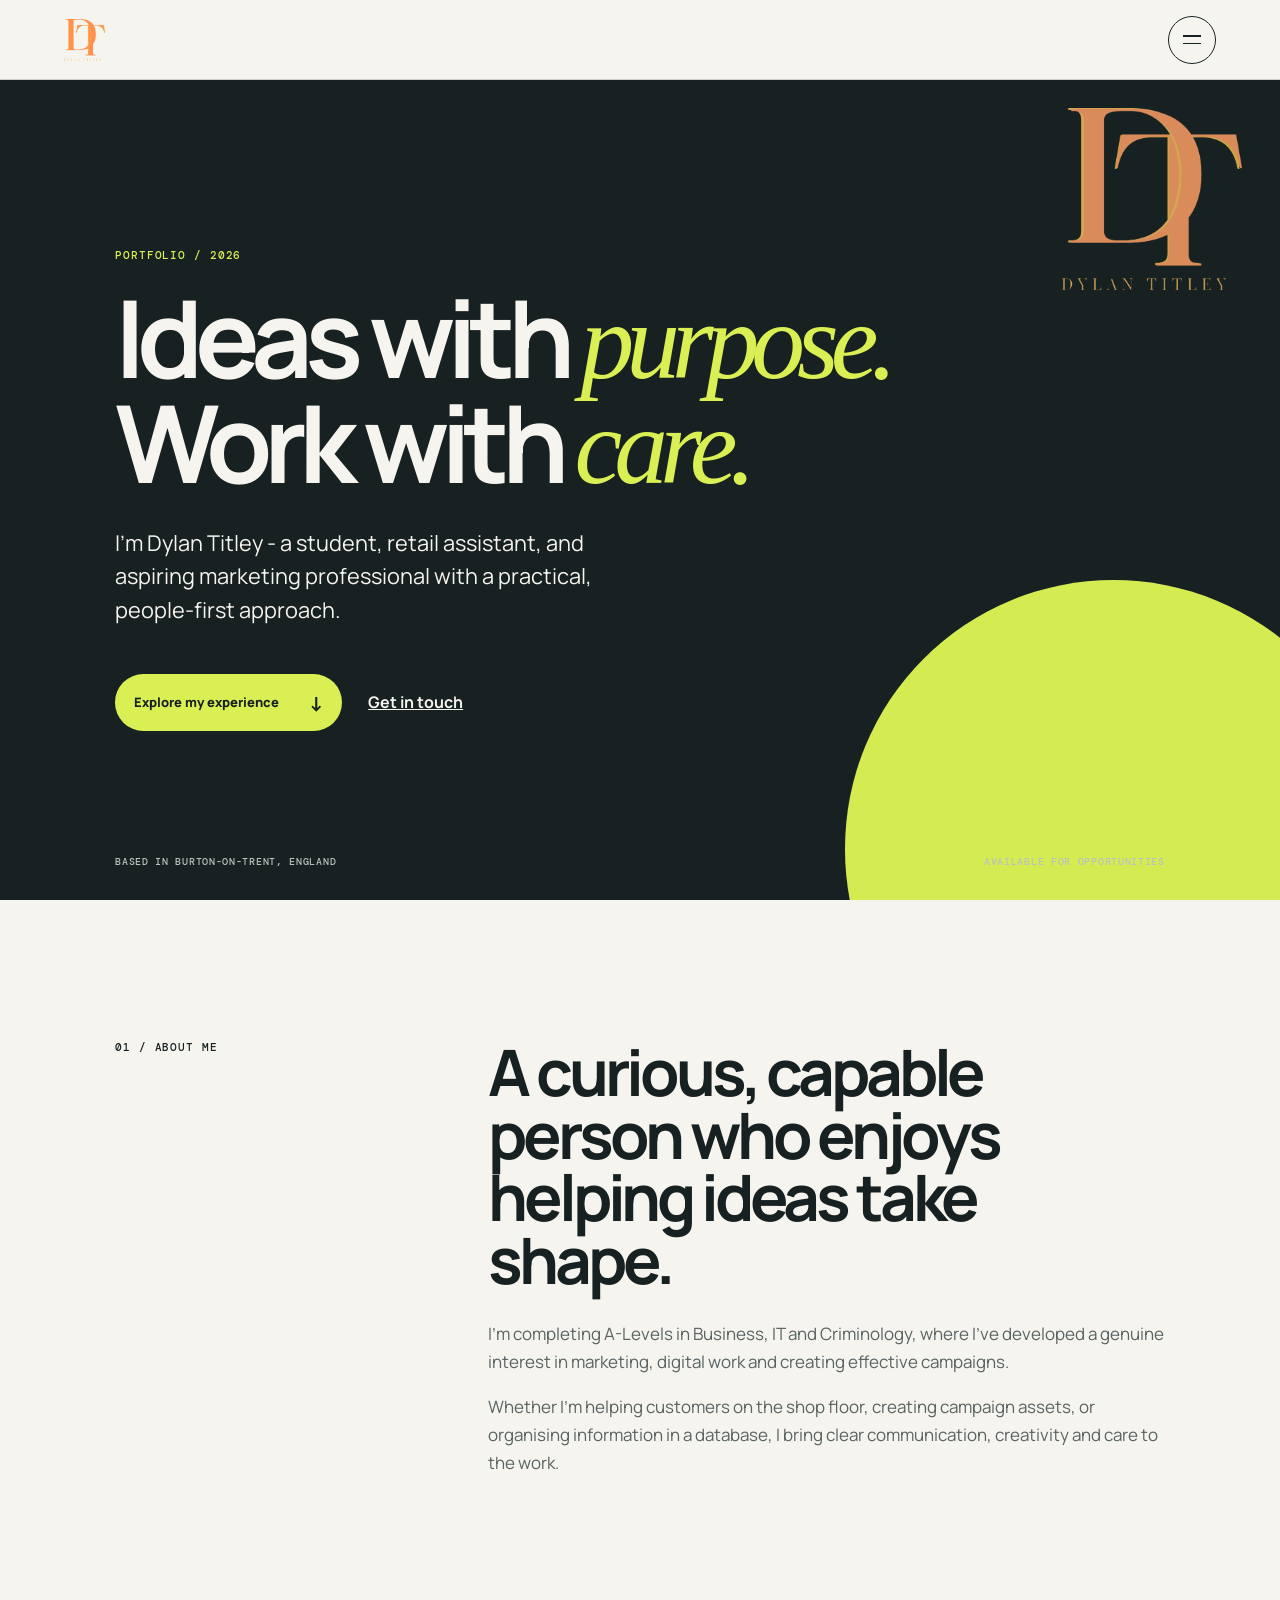
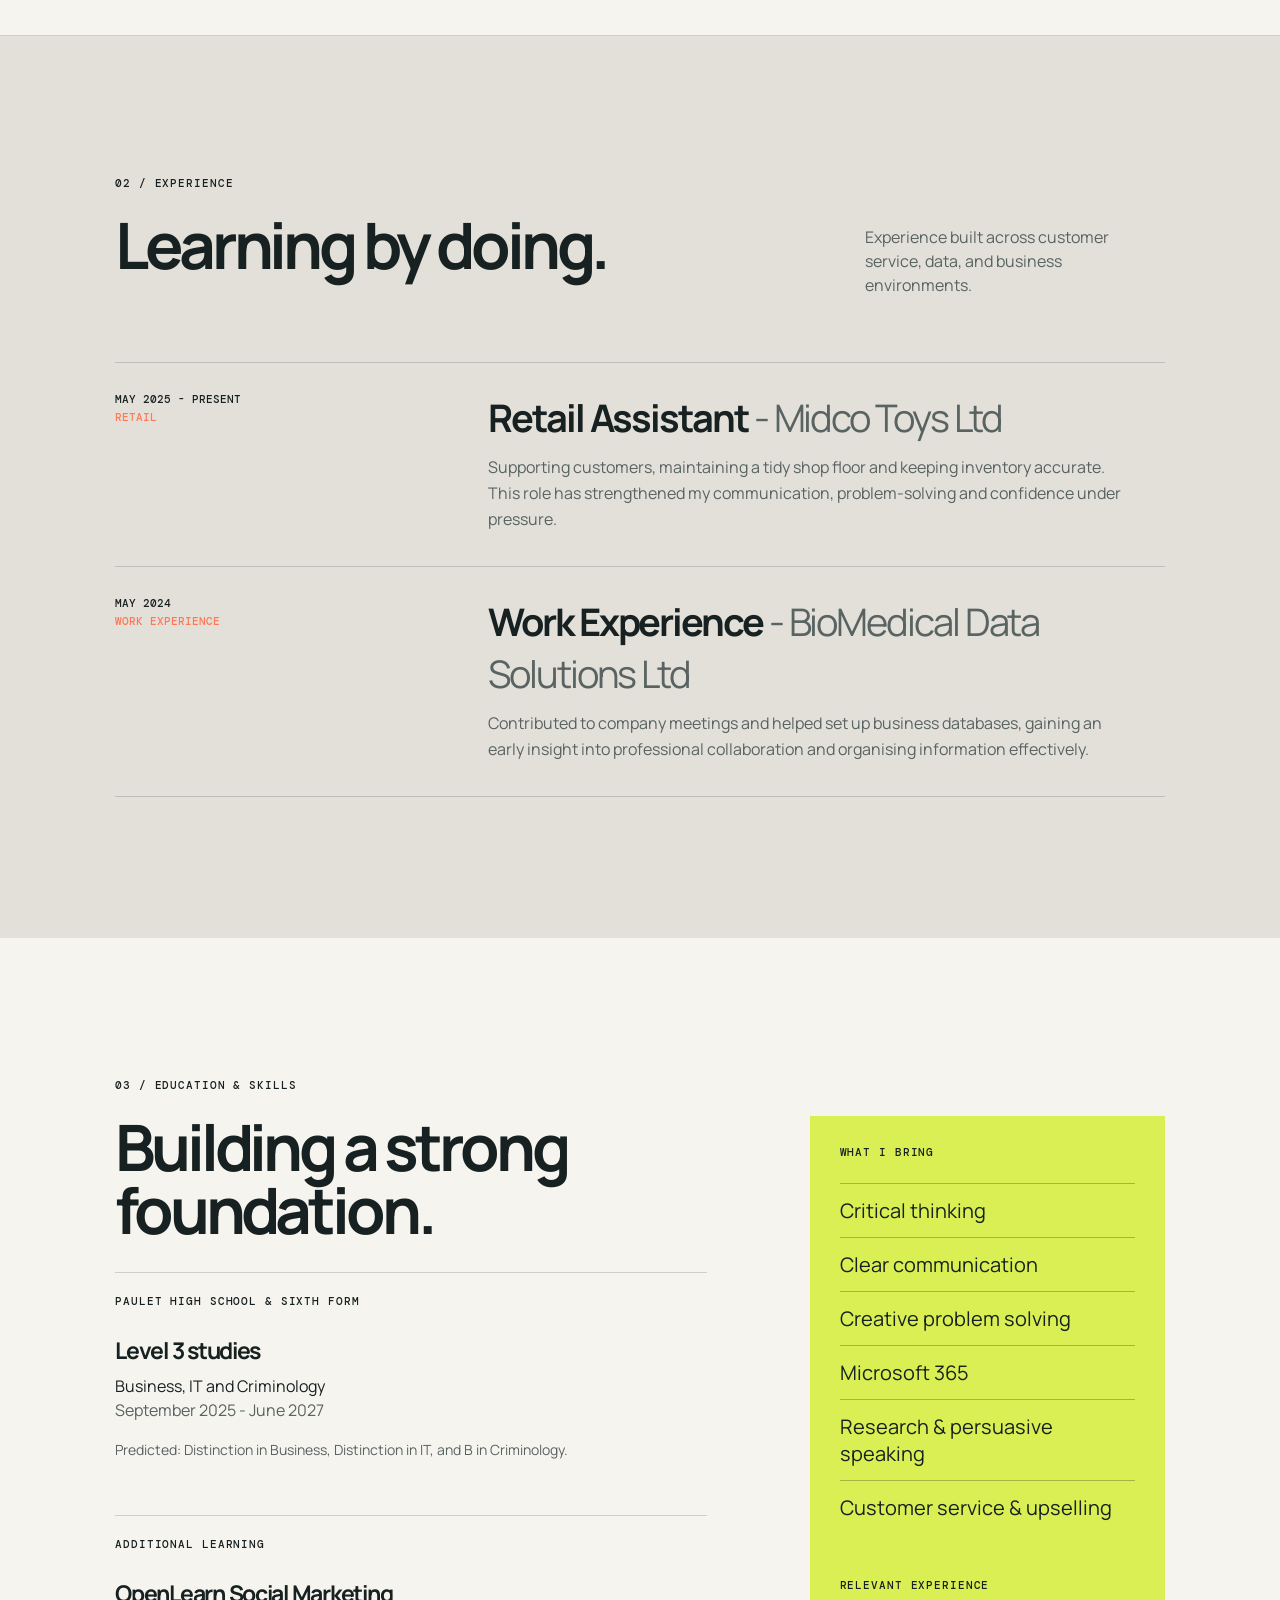
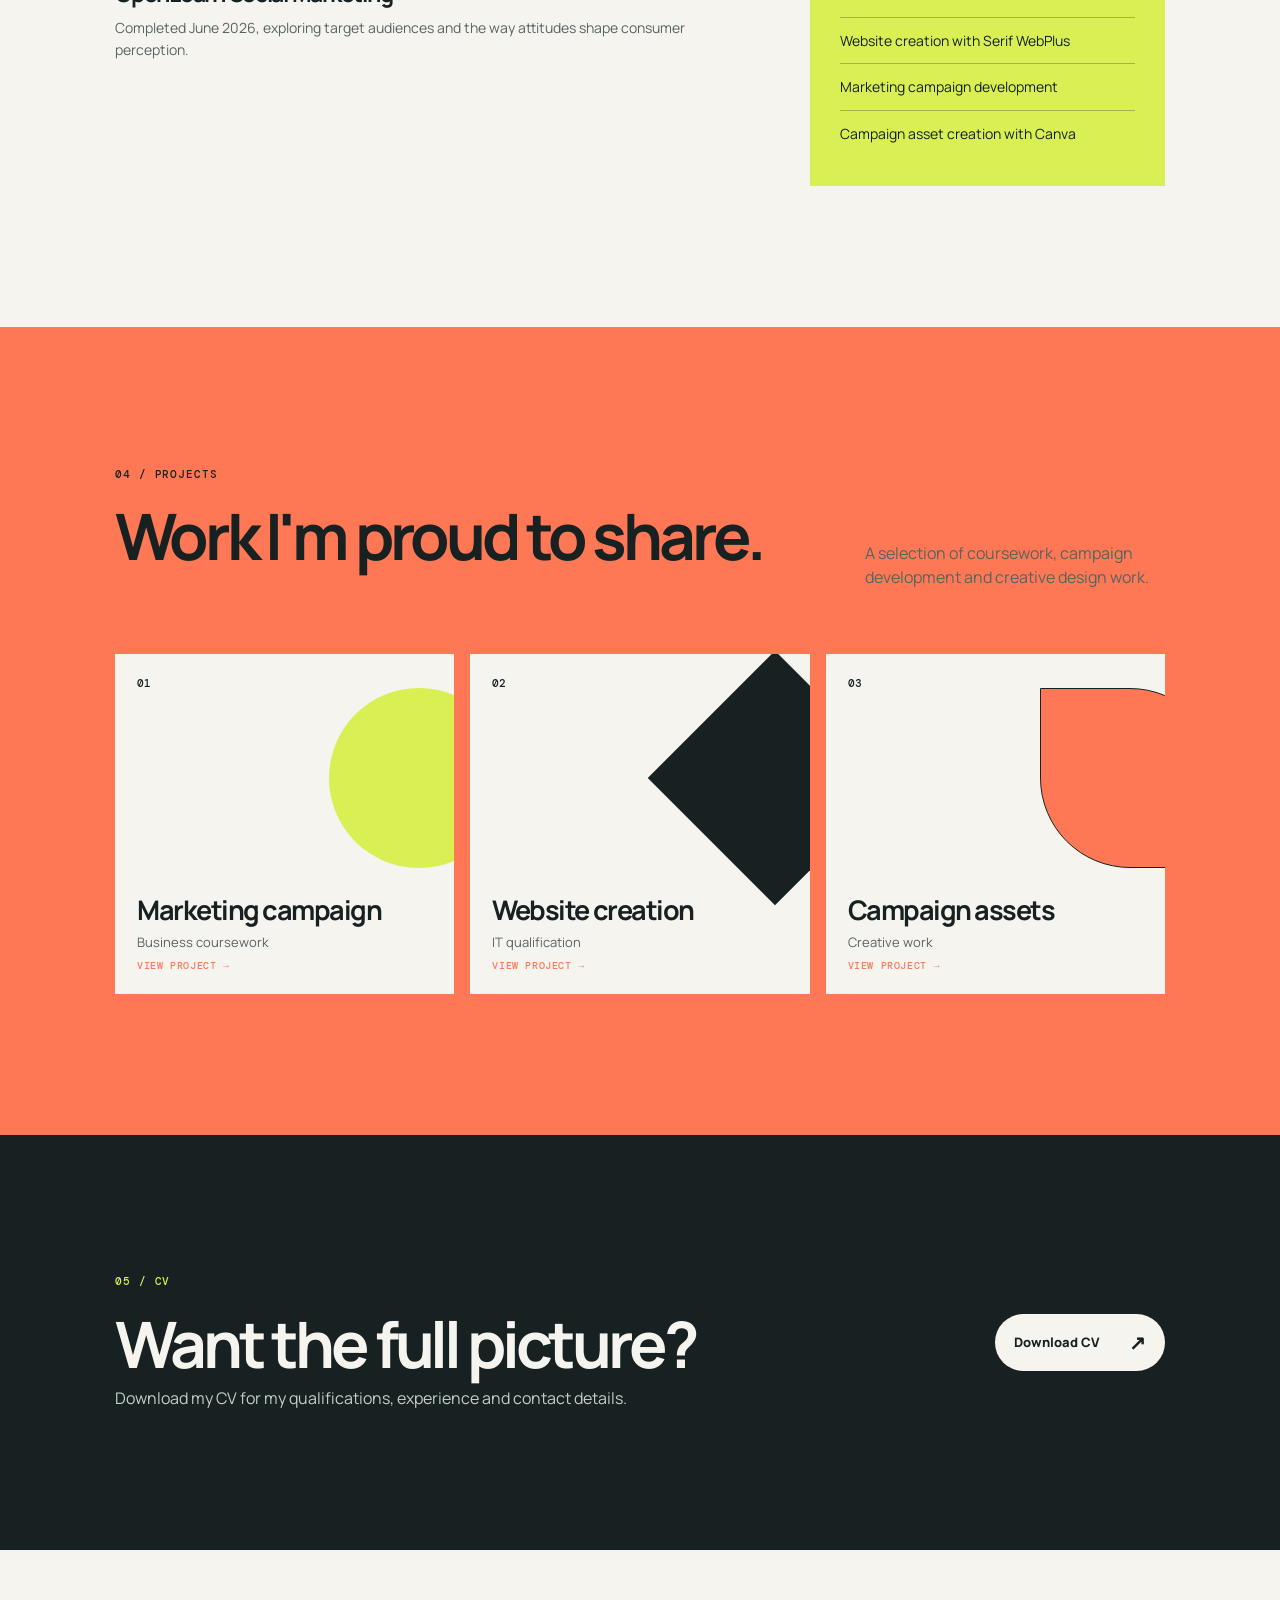
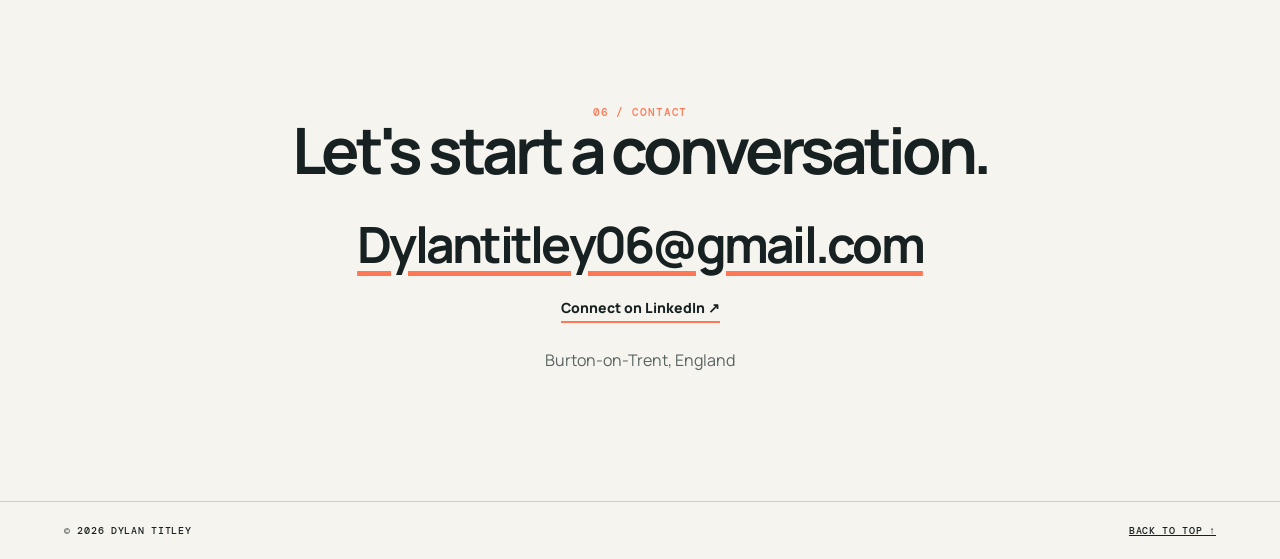
==== commit 29c48546: "Update index.html" ====
--- a/index.html
+++ b/index.html
@@ -37,7 +37,7 @@
 
   <main>
     <section id="home" class="hero section-shell">
-      <p class="eyebrow">Portfolio / 2027</p>
+      <p class="eyebrow">Portfolio / 2026</p>
       <h1>Ideas with <em>purpose.</em><br>Work with <em>care.</em></h1>
       <p class="hero-copy">I'm Dylan Titley - a student, retail assistant, and aspiring marketing professional with a practical, people-first approach.</p>
       <div class="hero-actions"><a class="button button-solid" href="#experience">Explore my experience <span>&darr;</span></a><a class="text-link" href="#contact">Get in touch</a></div>
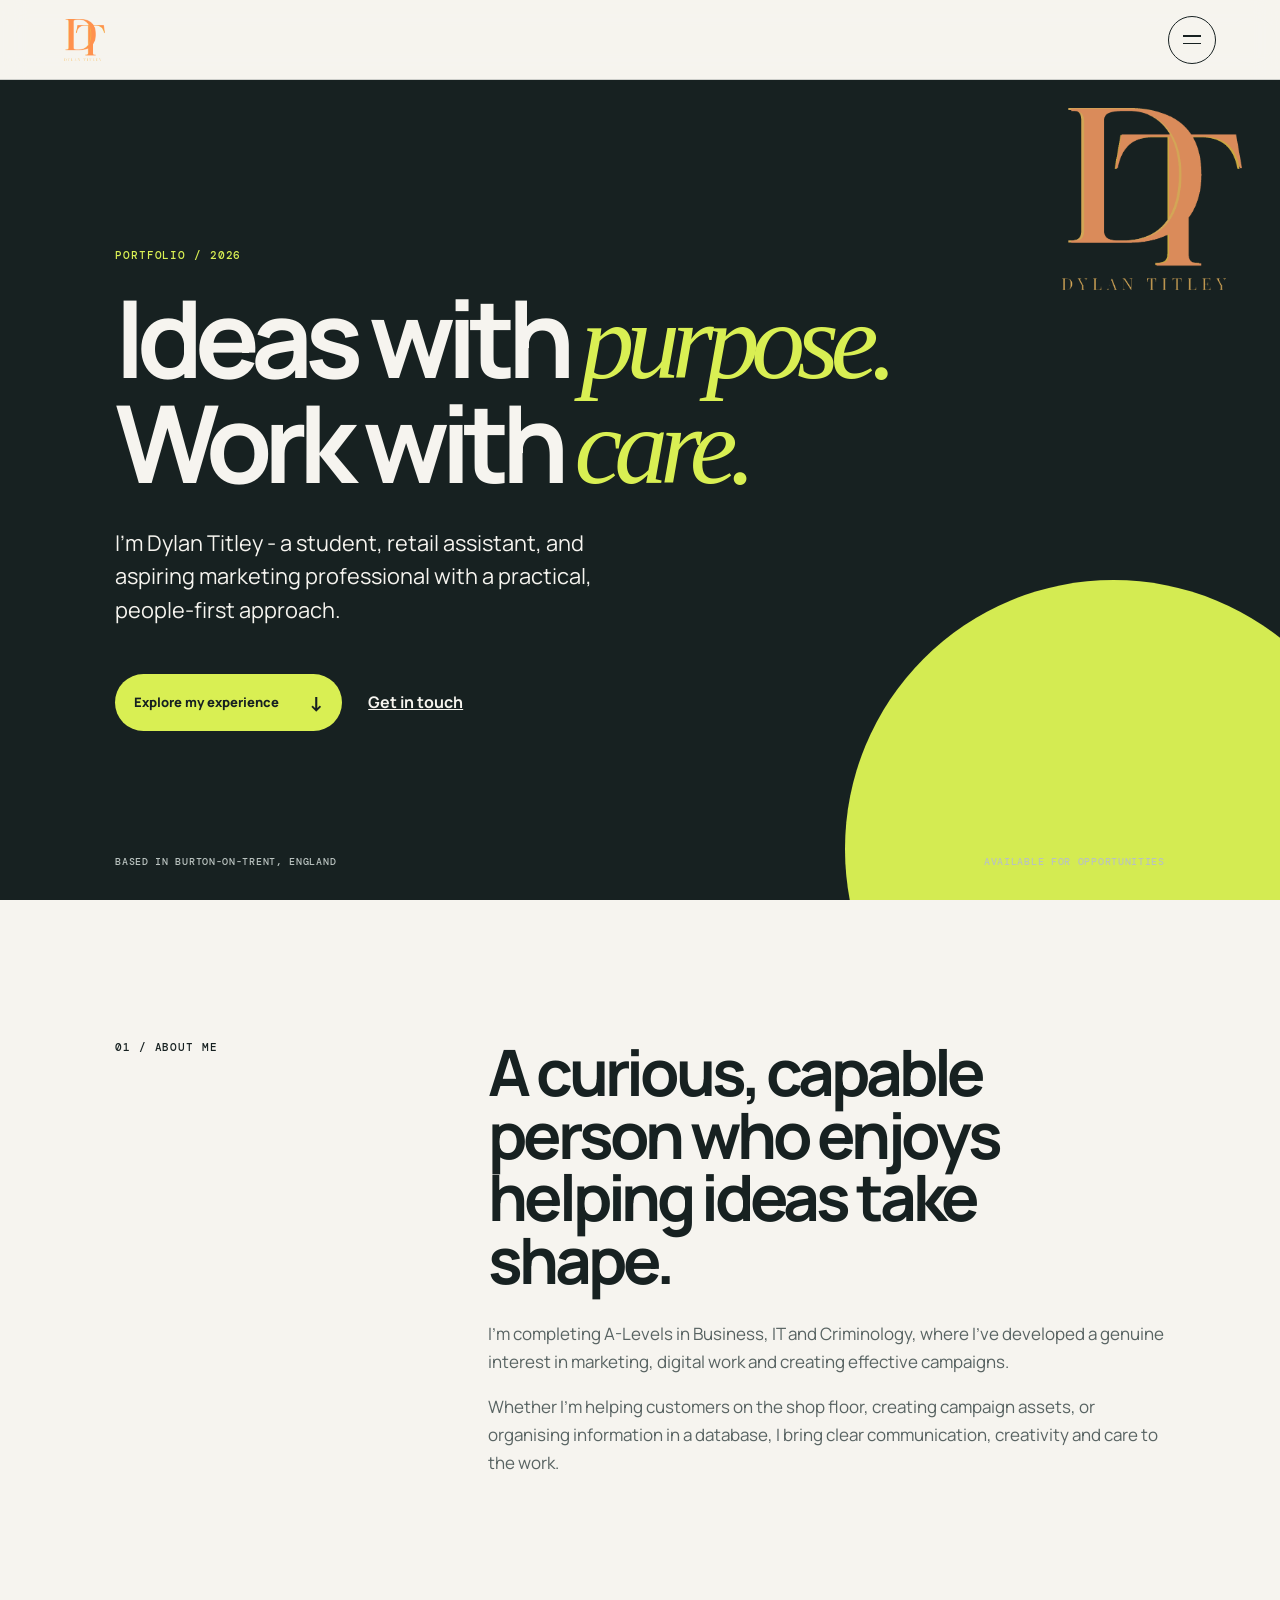
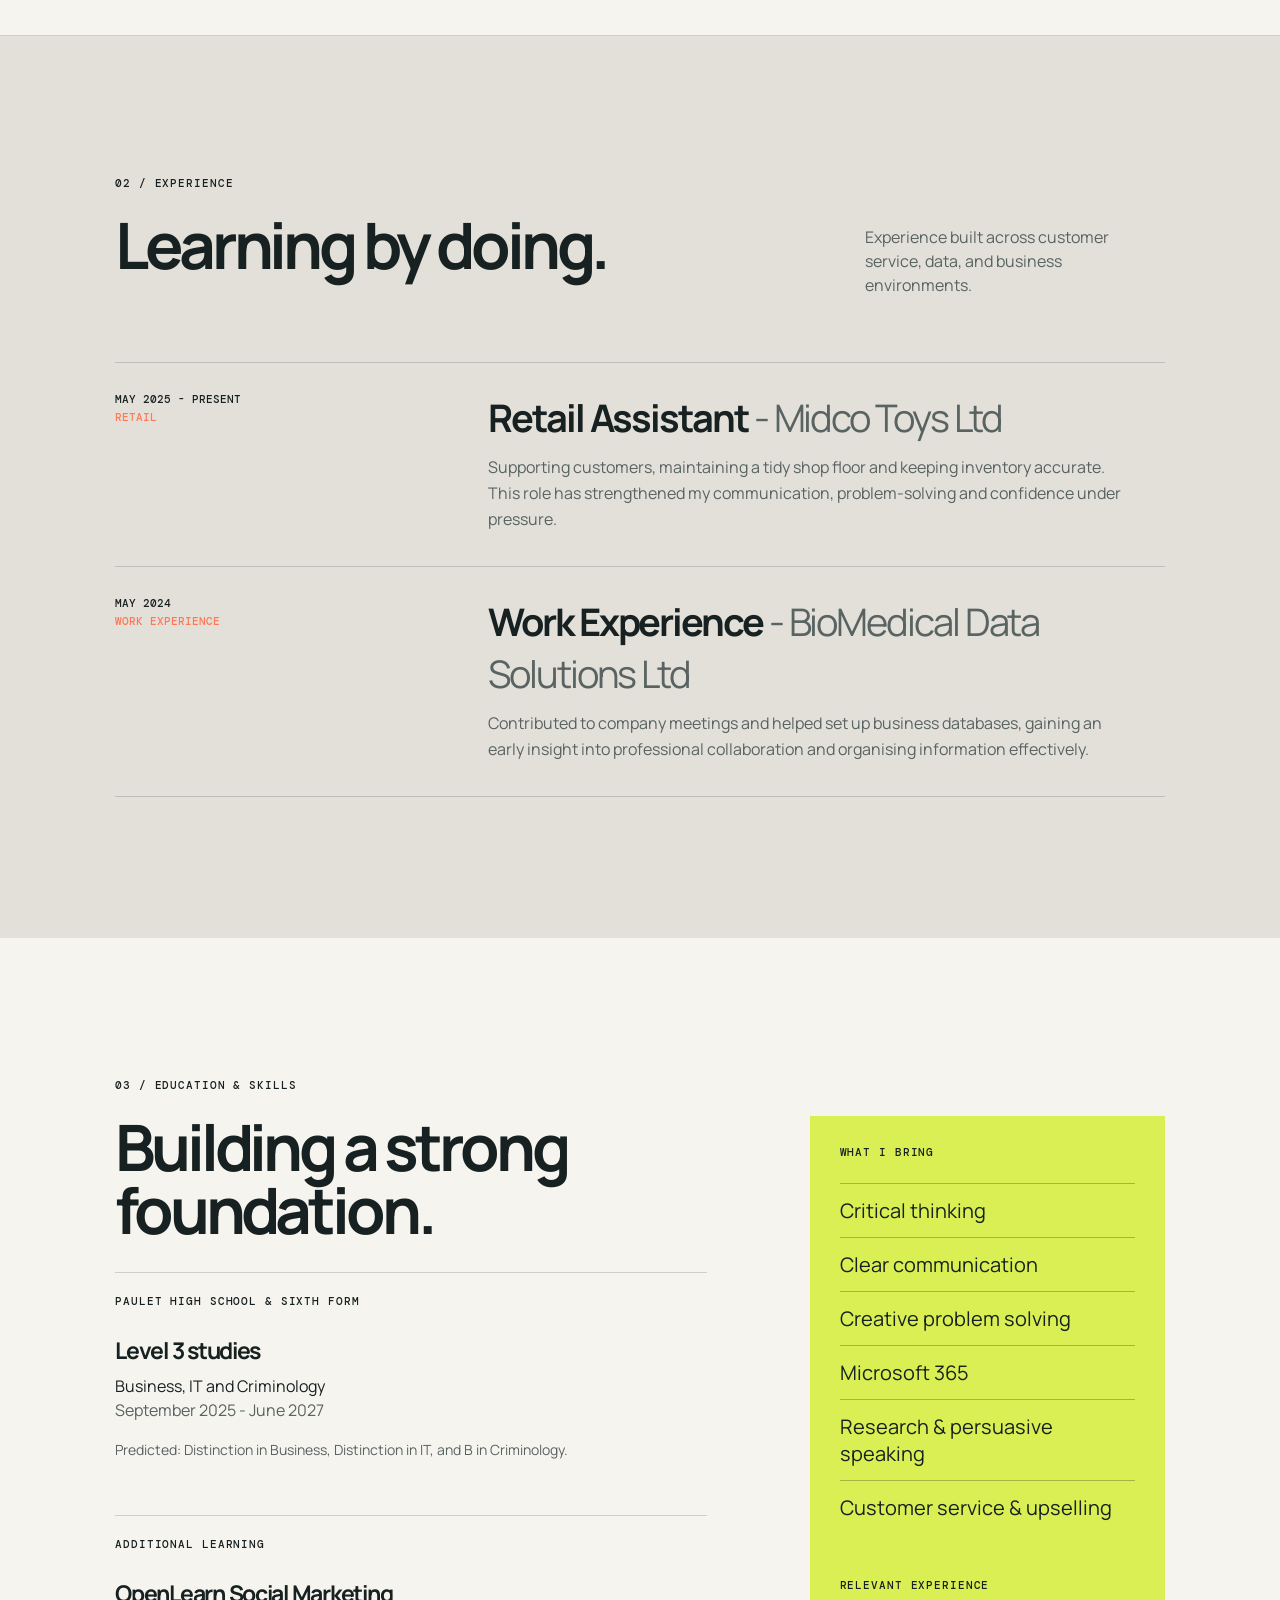
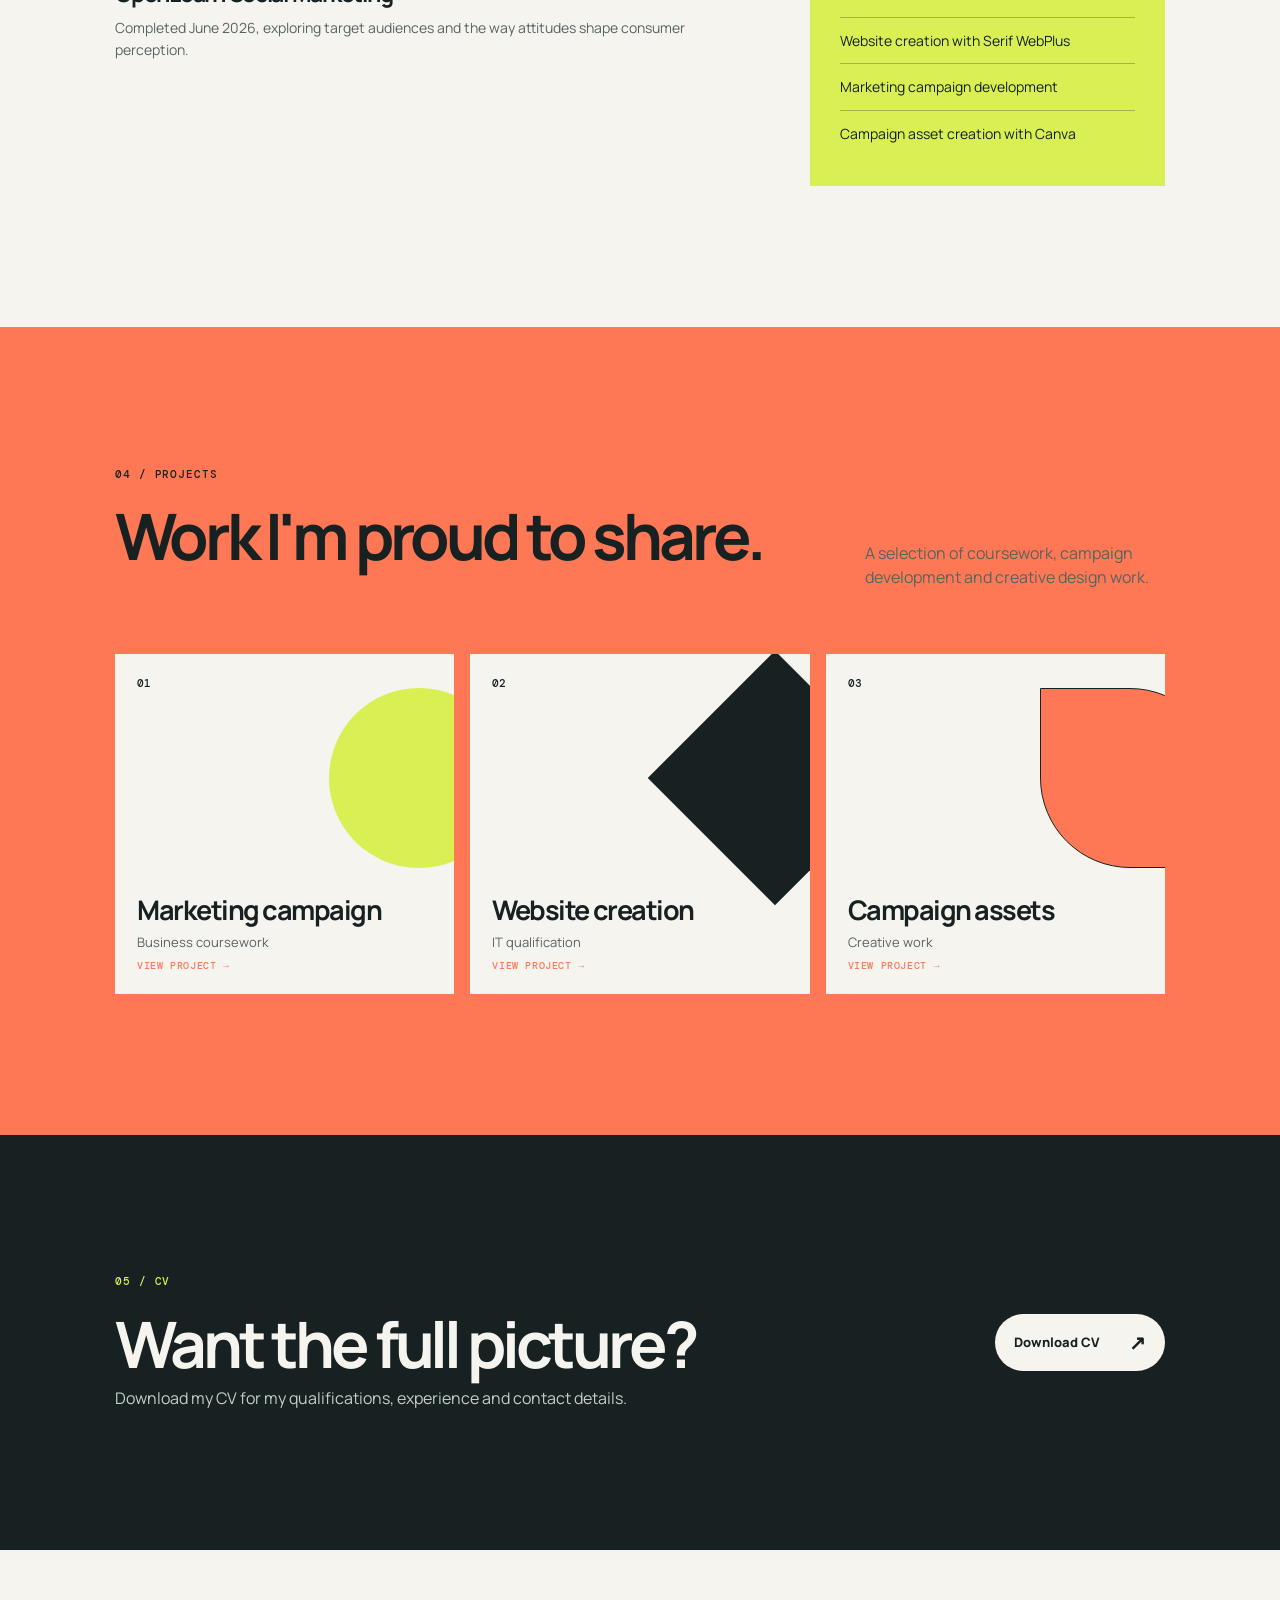
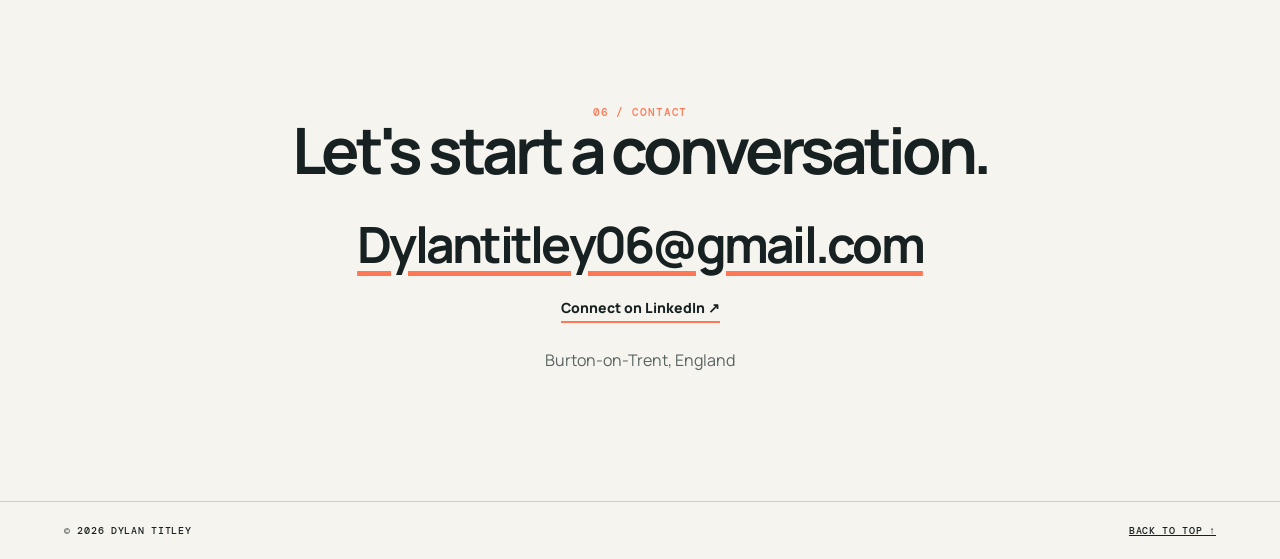
==== commit 60e16283: "Improve portfolio navigation and add motion upgrades" ====
--- a/index.html
+++ b/index.html
@@ -1,91 +1,296 @@
-﻿<!doctype html>
-<html lang="en">
-<head>
-  <meta charset="utf-8">
-  <meta name="viewport" content="width=device-width, initial-scale=1">
-  <meta name="description" content="Portfolio of Dylan Titley, a student and aspiring marketing professional showcasing experience, creative projects, website design and campaign work.">
-  <title>Dylan Titley | Marketing, Design & Portfolio</title>
-  <link rel="canonical" href="https://dylantitley.co.uk/">
-  <meta property="og:type" content="website">
-  <meta property="og:title" content="Dylan Titley | Marketing, Design & Portfolio">
-  <meta property="og:description" content="Explore Dylan Titley's experience, creative projects, website design and campaign work.">
-  <meta property="og:url" content="https://dylantitley.co.uk/">
-  <meta property="og:image" content="https://dylantitley.co.uk/dt-logo.png">
-  <meta property="og:image:alt" content="Dylan Titley personal DT logo">
-  <meta name="twitter:card" content="summary_large_image">
-  <meta name="twitter:title" content="Dylan Titley | Marketing, Design & Portfolio">
-  <meta name="twitter:description" content="Explore Dylan Titley's experience, creative projects, website design and campaign work.">
-  <meta name="twitter:image" content="https://dylantitley.co.uk/dt-logo.png">
-  <meta name="twitter:image:alt" content="Dylan Titley personal DT logo">
-  <link rel="icon" type="image/png" href="favicon.png">
-  <script type="application/ld+json">{"@context":"https://schema.org","@type":"Person","name":"Dylan Titley","url":"https://dylantitley.co.uk/","image":"https://dylantitley.co.uk/dt-logo.png","jobTitle":"Student and aspiring marketing professional","address":{"@type":"PostalAddress","addressLocality":"Burton-on-Trent","addressCountry":"GB"},"email":"mailto:Dylantitley06@gmail.com","sameAs":["https://www.linkedin.com/in/dylan-titley-2539ab369/"]}</script>
-  <link rel="preconnect" href="https://fonts.googleapis.com">
-  <link rel="preconnect" href="https://fonts.gstatic.com" crossorigin>
-  <link href="https://fonts.googleapis.com/css2?family=DM+Mono:wght@400;500&family=Manrope:wght@400;500;600;700;800&display=swap" rel="stylesheet">
-  <link rel="stylesheet" href="styles.css">
-</head>
-<body>
-  <header class="site-header">
-    <a class="brand" href="#home" aria-label="Dylan Titley, home"><img src="dt-logo-transparent.png" alt="Dylan Titley"></a>
-    <button class="menu-toggle" type="button" aria-label="Open navigation" aria-expanded="false" aria-controls="site-menu">
-      <span></span><span></span>
-    </button>
-    <nav id="site-menu" class="site-menu" aria-label="Main navigation">
-      <a href="#home">Home</a><a href="#about">About</a><a href="#experience">Experience</a><a href="#education">Education</a><a href="#projects">Projects</a><a href="#cv">CV</a><a href="#contact">Contact</a>
-    </nav>
-  </header>
-
-  <main>
-    <section id="home" class="hero section-shell">
-      <p class="eyebrow">Portfolio / 2026</p>
-      <h1>Ideas with <em>purpose.</em><br>Work with <em>care.</em></h1>
-      <p class="hero-copy">I'm Dylan Titley - a student, retail assistant, and aspiring marketing professional with a practical, people-first approach.</p>
-      <div class="hero-actions"><a class="button button-solid" href="#experience">Explore my experience <span>&darr;</span></a><a class="text-link" href="#contact">Get in touch</a></div>
-      <img class="hero-logo" src="dt-logo-transparent.png" alt="Dylan Titley DT personal logo">
-      <div class="hero-footer"><span>Based in Burton-on-Trent, England</span><span>Available for opportunities</span></div>
-    </section>
-
-    <section id="about" class="section-shell split-section">
-      <p class="eyebrow">01 / About me</p>
-      <div><h2>A curious, capable person who enjoys helping ideas take shape.</h2><p class="lead">I'm completing A-Levels in Business, IT and Criminology, where I've developed a genuine interest in marketing, digital work and creating effective campaigns.</p><p>Whether I'm helping customers on the shop floor, creating campaign assets, or organising information in a database, I bring clear communication, creativity and care to the work.</p></div>
-    </section>
-
-    <section id="experience" class="section-shell experience-section">
-      <p class="eyebrow">02 / Experience</p>
-      <div class="section-heading"><h2>Learning by doing.</h2><p>Experience built across customer service, data, and business environments.</p></div>
-      <div class="timeline">
-        <article class="timeline-item"><div class="timeline-meta"><span>May 2025 - Present</span><span>Retail</span></div><div><h3>Retail Assistant <span> -  Midco Toys Ltd</span></h3><p>Supporting customers, maintaining a tidy shop floor and keeping inventory accurate. This role has strengthened my communication, problem-solving and confidence under pressure.</p></div></article>
-        <article class="timeline-item"><div class="timeline-meta"><span>May 2024</span><span>Work experience</span></div><div><h3>Work Experience <span> -  BioMedical Data Solutions Ltd</span></h3><p>Contributed to company meetings and helped set up business databases, gaining an early insight into professional collaboration and organising information effectively.</p></div></article>
-      </div>
-    </section>
-
-    <section id="education" class="section-shell education-section">
-      <p class="eyebrow">03 / Education & skills</p>
-      <div class="two-column">
-        <div><h2>Building a strong foundation.</h2><div class="education-card"><p class="card-label">Paulet High School & Sixth Form</p><h3>Level 3 studies</h3><p>Business, IT and Criminology<br><span>September 2025 - June 2027</span></p><p class="small">Predicted: Distinction in Business, Distinction in IT, and B in Criminology.</p></div><div class="education-card"><p class="card-label">Additional learning</p><h3>OpenLearn Social Marketing</h3><p class="small">Completed June 2026, exploring target audiences and the way attitudes shape consumer perception.</p></div></div>
-        <div class="skills"><p class="card-label">What I bring</p><ul><li>Critical thinking</li><li>Clear communication</li><li>Creative problem solving</li><li>Microsoft 365</li><li>Research & persuasive speaking</li><li>Customer service & upselling</li></ul><p class="card-label relevant-label">Relevant experience</p><ul class="relevant"><li>Website creation with Serif WebPlus</li><li>Marketing campaign development</li><li>Campaign asset creation with Canva</li></ul></div>
-      </div>
-    </section>
-
-    <section id="projects" class="section-shell projects-section">
-      <p class="eyebrow">04 / Projects</p>
-      <div class="section-heading"><h2>Work I'm proud to share.</h2><p>A selection of coursework, campaign development and creative design work.</p></div>
-      <div class="project-grid">
-        <a class="project-card" href="marketing-campaign.html"><p>01</p><h3>Marketing campaign</h3><span>Business coursework <b>View project &rarr;</b></span><div class="project-shape shape-one"></div></a>
-        <a class="project-card" href="website-creation.html"><p>02</p><h3>Website creation</h3><span>IT qualification <b>View project &rarr;</b></span><div class="project-shape shape-two"></div></a>
-        <a class="project-card" href="campaign-assets.html"><p>03</p><h3>Campaign assets</h3><span>Creative work <b>View project &rarr;</b></span><div class="project-shape shape-three"></div></a>
-      </div>
-    </section>
-
-    <section id="cv" class="section-shell cv-section">
-      <div><p class="eyebrow">05 / CV</p><h2>Want the full picture?</h2><p>Download my CV for my qualifications, experience and contact details.</p></div><a class="button button-light" href="Dylan-Titley-CV-2027.docx" download>Download CV <span>&nearr;</span></a>
-    </section>
-
-    <section id="contact" class="section-shell contact-section">
-      <p class="eyebrow">06 / Contact</p><h2>Let's start a conversation.</h2><a class="contact-email" href="mailto:Dylantitley06@gmail.com">Dylantitley06@gmail.com</a><a class="linkedin-link" href="https://www.linkedin.com/in/dylan-titley-2539ab369/" target="_blank" rel="noopener">Connect on LinkedIn &nearr;</a><p>Burton-on-Trent, England</p>
-    </section>
-  </main>
-  <footer><span>&copy; <span id="year"></span> Dylan Titley</span><a href="#home">Back to top &uarr;</a></footer>
-  <script src="script.js"></script>
-</body>
-</html>
+<!doctype html>
+<html lang="en">
+  <head>
+    <meta charset="utf-8" />
+    <meta name="viewport" content="width=device-width, initial-scale=1" />
+    <meta
+      name="description"
+      content="Portfolio of Dylan Titley, a student and aspiring marketing professional showcasing experience, creative projects, website design and campaign work."
+    />
+    <title>Dylan Titley | Marketing, Design & Portfolio</title>
+    <link rel="canonical" href="https://dylantitley.co.uk/" />
+    <meta property="og:type" content="website" />
+    <meta
+      property="og:title"
+      content="Dylan Titley | Marketing, Design & Portfolio"
+    />
+    <meta
+      property="og:description"
+      content="Explore Dylan Titley's experience, creative projects, website design and campaign work."
+    />
+    <meta property="og:url" content="https://dylantitley.co.uk/" />
+    <meta property="og:image" content="https://dylantitley.co.uk/dt-logo.png" />
+    <meta property="og:image:alt" content="Dylan Titley personal DT logo" />
+    <meta name="twitter:card" content="summary_large_image" />
+    <meta
+      name="twitter:title"
+      content="Dylan Titley | Marketing, Design & Portfolio"
+    />
+    <meta
+      name="twitter:description"
+      content="Explore Dylan Titley's experience, creative projects, website design and campaign work."
+    />
+    <meta
+      name="twitter:image"
+      content="https://dylantitley.co.uk/dt-logo.png"
+    />
+    <meta name="twitter:image:alt" content="Dylan Titley personal DT logo" />
+    <link rel="icon" type="image/png" href="favicon.png" />
+    <script type="application/ld+json">
+      {
+        "@context": "https://schema.org",
+        "@type": "Person",
+        "name": "Dylan Titley",
+        "url": "https://dylantitley.co.uk/",
+        "image": "https://dylantitley.co.uk/dt-logo.png",
+        "jobTitle": "Student and aspiring marketing professional",
+        "address": {
+          "@type": "PostalAddress",
+          "addressLocality": "Burton-on-Trent",
+          "addressCountry": "GB"
+        },
+        "email": "mailto:Dylantitley06@gmail.com",
+        "sameAs": ["https://www.linkedin.com/in/dylan-titley-2539ab369/"]
+      }
+    </script>
+    <link rel="preconnect" href="https://fonts.googleapis.com" />
+    <link rel="preconnect" href="https://fonts.gstatic.com" crossorigin />
+    <link
+      href="https://fonts.googleapis.com/css2?family=DM+Mono:wght@400;500&family=Manrope:wght@400;500;600;700;800&display=swap"
+      rel="stylesheet"
+    />
+    <link rel="stylesheet" href="vendor/lenis.css" />
+    <link rel="stylesheet" href="styles.css" />
+    <script src="vendor/gsap.min.js" defer></script>
+    <script src="vendor/lenis.min.js" defer></script>
+    <script src="script.js" defer></script>
+  </head>
+  <body>
+    <a class="skip-link" href="#main-content">Skip to content</a>
+    <div class="reading-progress" aria-hidden="true"></div>
+    <header class="site-header">
+      <a class="brand" href="#home" aria-label="Dylan Titley, home"
+        ><img
+          src="dt-logo-transparent.png"
+          alt="Dylan Titley"
+          width="1023"
+          height="1038"
+          decoding="async"
+      /></a>
+      <button
+        class="menu-toggle"
+        type="button"
+        aria-label="Open navigation"
+        aria-expanded="false"
+        aria-controls="site-menu"
+      >
+        <span></span><span></span>
+      </button>
+      <nav id="site-menu" class="site-menu" aria-label="Main navigation">
+        <a href="#home">Home</a><a href="#about">About</a
+        ><a href="#experience">Experience</a><a href="#education">Education</a
+        ><a href="#projects">Projects</a><a href="#cv">CV</a
+        ><a href="#contact">Contact</a>
+      </nav>
+    </header>
+
+    <main id="main-content" tabindex="-1">
+      <section id="home" class="hero section-shell">
+        <p class="eyebrow">Portfolio / 2026</p>
+        <h1>Ideas with <em>purpose.</em><br />Work with <em>care.</em></h1>
+        <p class="hero-copy">
+          I'm Dylan Titley - a student, retail assistant, and aspiring marketing
+          professional with a practical, people-first approach.
+        </p>
+        <div class="hero-actions">
+          <a class="button button-solid" href="#experience"
+            >Explore my experience <span>&darr;</span></a
+          ><a class="text-link" href="#contact">Get in touch</a>
+        </div>
+        <img
+          class="hero-logo"
+          src="dt-logo-transparent.png"
+          alt="Dylan Titley DT personal logo"
+          width="1023"
+          height="1038"
+          decoding="async"
+        />
+        <div class="hero-footer">
+          <span>Based in Burton-on-Trent, England</span
+          ><span>Available for opportunities</span>
+        </div>
+      </section>
+
+      <section id="about" class="section-shell split-section">
+        <p class="eyebrow">01 / About me</p>
+        <div>
+          <h2>
+            A curious, capable person who enjoys helping ideas take shape.
+          </h2>
+          <p class="lead">
+            I'm completing A-Levels in Business, IT and Criminology, where I've
+            developed a genuine interest in marketing, digital work and creating
+            effective campaigns.
+          </p>
+          <p>
+            Whether I'm helping customers on the shop floor, creating campaign
+            assets, or organising information in a database, I bring clear
+            communication, creativity and care to the work.
+          </p>
+        </div>
+      </section>
+
+      <section id="experience" class="section-shell experience-section">
+        <p class="eyebrow">02 / Experience</p>
+        <div class="section-heading">
+          <h2>Learning by doing.</h2>
+          <p>
+            Experience built across customer service, data, and business
+            environments.
+          </p>
+        </div>
+        <div class="timeline">
+          <article class="timeline-item">
+            <div class="timeline-meta">
+              <span>May 2025 - Present</span><span>Retail</span>
+            </div>
+            <div>
+              <h3>Retail Assistant <span> - Midco Toys Ltd</span></h3>
+              <p>
+                Supporting customers, maintaining a tidy shop floor and keeping
+                inventory accurate. This role has strengthened my communication,
+                problem-solving and confidence under pressure.
+              </p>
+            </div>
+          </article>
+          <article class="timeline-item">
+            <div class="timeline-meta">
+              <span>May 2024</span><span>Work experience</span>
+            </div>
+            <div>
+              <h3>
+                Work Experience <span> - BioMedical Data Solutions Ltd</span>
+              </h3>
+              <p>
+                Contributed to company meetings and helped set up business
+                databases, gaining an early insight into professional
+                collaboration and organising information effectively.
+              </p>
+            </div>
+          </article>
+        </div>
+      </section>
+
+      <section id="education" class="section-shell education-section">
+        <p class="eyebrow">03 / Education & skills</p>
+        <div class="two-column">
+          <div>
+            <h2>Building a strong foundation.</h2>
+            <div class="education-card">
+              <p class="card-label">Paulet High School & Sixth Form</p>
+              <h3>Level 3 studies</h3>
+              <p>
+                Business, IT and Criminology<br /><span
+                  >September 2025 - June 2027</span
+                >
+              </p>
+              <p class="small">
+                Predicted: Distinction in Business, Distinction in IT, and B in
+                Criminology.
+              </p>
+            </div>
+            <div class="education-card">
+              <p class="card-label">Additional learning</p>
+              <h3>OpenLearn Social Marketing</h3>
+              <p class="small">
+                Completed June 2026, exploring target audiences and the way
+                attitudes shape consumer perception.
+              </p>
+            </div>
+          </div>
+          <div class="skills">
+            <p class="card-label">What I bring</p>
+            <ul>
+              <li>Critical thinking</li>
+              <li>Clear communication</li>
+              <li>Creative problem solving</li>
+              <li>Microsoft 365</li>
+              <li>Research & persuasive speaking</li>
+              <li>Customer service & upselling</li>
+            </ul>
+            <p class="card-label relevant-label">Relevant experience</p>
+            <ul class="relevant">
+              <li>Website creation with Serif WebPlus</li>
+              <li>Marketing campaign development</li>
+              <li>Campaign asset creation with Canva</li>
+            </ul>
+          </div>
+        </div>
+      </section>
+
+      <section id="projects" class="section-shell projects-section">
+        <p class="eyebrow">04 / Projects</p>
+        <div class="section-heading">
+          <h2>Work I'm proud to share.</h2>
+          <p>
+            A selection of coursework, campaign development and creative design
+            work.
+          </p>
+        </div>
+        <div class="project-grid">
+          <a class="project-card" href="marketing-campaign.html"
+            ><p>01</p>
+            <h3>Marketing campaign</h3>
+            <span>Business coursework <b>View project &rarr;</b></span>
+            <div aria-hidden="true" class="project-shape shape-one"></div
+          ></a>
+          <a class="project-card" href="website-creation.html"
+            ><p>02</p>
+            <h3>Website creation</h3>
+            <span>IT qualification <b>View project &rarr;</b></span>
+            <div aria-hidden="true" class="project-shape shape-two"></div
+          ></a>
+          <a class="project-card" href="campaign-assets.html"
+            ><p>03</p>
+            <h3>Campaign assets</h3>
+            <span>Creative work <b>View project &rarr;</b></span>
+            <div aria-hidden="true" class="project-shape shape-three"></div
+          ></a>
+        </div>
+      </section>
+
+      <section id="cv" class="section-shell cv-section">
+        <div>
+          <p class="eyebrow">05 / CV</p>
+          <h2>Want the full picture?</h2>
+          <p>
+            Download my CV for my qualifications, experience and contact
+            details.
+          </p>
+        </div>
+        <a class="button button-light" href="Dylan-Titley-CV-2027.docx" download
+          >Download CV <span>&nearr;</span></a
+        >
+      </section>
+
+      <section id="contact" class="section-shell contact-section">
+        <p class="eyebrow">06 / Contact</p>
+        <h2>Let's start a conversation.</h2>
+        <a class="contact-email" href="mailto:Dylantitley06@gmail.com"
+          >Dylantitley06@gmail.com</a
+        ><a
+          class="linkedin-link"
+          href="https://www.linkedin.com/in/dylan-titley-2539ab369/"
+          target="_blank"
+          rel="noopener"
+          >Connect on LinkedIn &nearr;</a
+        >
+        <p>Burton-on-Trent, England</p>
+      </section>
+    </main>
+    <footer>
+      <span>&copy; <span id="year"></span> Dylan Titley</span
+      ><a href="#home">Back to top &uarr;</a>
+    </footer>
+  </body>
+</html>
--- a/vendor/lenis.css
+++ b/vendor/lenis.css
@@ -0,0 +1 @@
+html.lenis,html.lenis body{height:auto}.lenis:not(.lenis-autoToggle).lenis-stopped{overflow:clip}.lenis [data-lenis-prevent],.lenis [data-lenis-prevent-wheel],.lenis [data-lenis-prevent-touch]{overscroll-behavior:contain}.lenis.lenis-smooth iframe{pointer-events:none}.lenis.lenis-autoToggle{transition-property:overflow;transition-duration:1ms;transition-behavior:allow-discrete}
--- a/styles.css
+++ b/styles.css
@@ -1,6 +1,934 @@
-:root{--ink:#172121;--paper:#f6f4ef;--lime:#d9ef53;--coral:#ff7855;--line:rgba(23,33,33,.18);--muted:#586362}*{box-sizing:border-box}html{scroll-behavior:smooth}body{margin:0;background:var(--paper);color:var(--ink);font-family:Manrope,Arial,sans-serif}.site-header{height:80px;padding:0 clamp(22px,5vw,74px);display:flex;align-items:center;justify-content:space-between;border-bottom:1px solid var(--line);position:sticky;top:0;background:rgba(246,244,239,.94);backdrop-filter:blur(12px);z-index:10}.brand{font-size:27px;font-weight:800;letter-spacing:-2px;color:inherit;text-decoration:none}.brand span{color:var(--coral)}.menu-toggle{width:48px;height:48px;border:1px solid var(--ink);border-radius:50%;background:none;display:flex;flex-direction:column;justify-content:center;gap:6px;align-items:center;cursor:pointer;z-index:12}.menu-toggle span{width:18px;height:1.5px;background:var(--ink);transition:.25s}.menu-toggle.open span:first-child{transform:translateY(3.75px) rotate(45deg)}.menu-toggle.open span:last-child{transform:translateY(-3.75px) rotate(-45deg)}.site-menu{position:fixed;inset:0 0 auto auto;width:min(430px,100%);height:100vh;background:var(--ink);padding:120px clamp(34px,6vw,80px);transform:translateX(102%);transition:transform .35s ease;display:flex;flex-direction:column;gap:12px;z-index:11}.site-menu.open{transform:translateX(0)}.site-menu a{color:var(--paper);text-decoration:none;font-size:clamp(28px,4vw,46px);font-weight:700;letter-spacing:-2px;line-height:1.18}.site-menu a:hover{color:var(--lime)}.section-shell{padding:clamp(76px,11vw,150px) clamp(22px,9vw,145px)}.hero{min-height:calc(100vh - 80px);background:var(--ink);color:var(--paper);display:flex;flex-direction:column;justify-content:center;position:relative;overflow:hidden}.hero:after{content:"";position:absolute;width:min(42vw,540px);aspect-ratio:1;border-radius:50%;background:var(--lime);right:-8vw;bottom:-17vw;opacity:.98}.eyebrow,.card-label{margin:0 0 24px;font:500 11px/1.2 "DM Mono",monospace;letter-spacing:.08em;text-transform:uppercase}.hero .eyebrow{color:var(--lime)}h1,h2,h3,p{margin-top:0}h1{font-size:clamp(50px,8.4vw,128px);line-height:.93;letter-spacing:-.075em;max-width:1000px;margin-bottom:30px;position:relative;z-index:1}h1 em{font-family:Georgia,serif;font-weight:400;color:var(--lime)}.hero-copy{max-width:540px;font-size:clamp(17px,1.7vw,22px);line-height:1.55;position:relative;z-index:1}.hero-actions{display:flex;align-items:center;gap:26px;margin-top:24px;position:relative;z-index:1}.button{display:inline-flex;align-items:center;gap:30px;padding:15px 19px;border-radius:999px;text-decoration:none;font-size:13px;font-weight:800;transition:transform .2s}.button:hover{transform:translateY(-3px)}.button-solid{background:var(--lime);color:var(--ink)}.button span{font-size:20px}.text-link{color:var(--paper);font-weight:700}.hero-footer{position:absolute;left:clamp(22px,9vw,145px);right:clamp(22px,9vw,145px);bottom:32px;display:flex;justify-content:space-between;font:500 10px "DM Mono",monospace;text-transform:uppercase;letter-spacing:.07em;color:#b9c2bf;z-index:1}.split-section{display:grid;grid-template-columns:.8fr 2fr;gap:8vw;border-bottom:1px solid var(--line)}h2{font-size:clamp(37px,5vw,73px);line-height:.98;letter-spacing:-.065em;margin-bottom:28px;max-width:850px}.split-section p:not(.eyebrow){max-width:680px;font-size:17px;line-height:1.65;color:var(--muted)}.split-section .lead{color:var(--ink);font-size:23px;line-height:1.45}.experience-section{background:#e3e0d9}.section-heading{display:flex;justify-content:space-between;align-items:flex-end;gap:40px;margin-bottom:58px}.section-heading p{max-width:300px;color:var(--muted);line-height:1.5;margin-bottom:7px}.timeline{border-top:1px solid var(--line)}.timeline-item{display:grid;grid-template-columns:.8fr 2fr;gap:8vw;padding:28px 0 34px;border-bottom:1px solid var(--line)}.timeline-meta{font:500 11px/1.6 "DM Mono",monospace;text-transform:uppercase}.timeline-meta span{display:block}.timeline-meta span+span{color:var(--coral)}h3{font-size:clamp(22px,3vw,38px);letter-spacing:-.055em;margin-bottom:12px}h3 span{font-weight:400;color:var(--muted)}.timeline-item p{max-width:650px;margin-bottom:0;color:var(--muted);line-height:1.6}.two-column{display:grid;grid-template-columns:1.25fr .75fr;gap:8vw}.education-card{border-top:1px solid var(--line);padding:20px 0 10px;margin-top:30px}.education-card h3{font-size:23px;margin-bottom:8px}.education-card p{line-height:1.55}.education-card span,.small{color:var(--muted)}.small{font-size:14px}.skills{background:var(--lime);align-self:start;padding:30px}.skills ul{list-style:none;padding:0;margin:0}.skills li{font-size:20px;border-top:1px solid rgba(23,33,33,.28);padding:13px 0}.relevant-label{margin-top:45px}.skills .relevant li{font-size:14px;line-height:1.4}.projects-section{background:var(--coral)}.project-grid{display:grid;grid-template-columns:repeat(3,1fr);gap:16px}.project-card{min-height:340px;background:var(--paper);padding:22px;position:relative;overflow:hidden;display:flex;flex-direction:column}.project-card p{font:500 11px "DM Mono",monospace}.project-card h3{font-size:27px;margin:auto 0 5px;z-index:1}.project-card span{font-size:13px;color:var(--muted);z-index:1}.project-shape{position:absolute;right:-55px;top:34px;width:180px;aspect-ratio:1;background:var(--lime)}.shape-one{border-radius:50%}.shape-two{transform:rotate(45deg);background:var(--ink)}.shape-three{border-radius:0 90px 0 90px;background:var(--coral);border:1px solid var(--ink)}.cv-section{background:var(--ink);color:var(--paper);display:flex;align-items:center;justify-content:space-between;gap:35px}.cv-section .eyebrow{color:var(--lime)}.cv-section h2{margin-bottom:12px}.cv-section p:not(.eyebrow){color:#c3ceca;margin-bottom:0}.button-light{background:var(--paper);color:var(--ink);white-space:nowrap}.contact-section{text-align:center;padding-top:130px;padding-bottom:130px}.contact-section .eyebrow{color:var(--coral)}.contact-section h2{margin:0 auto 28px}.contact-email{font-size:clamp(21px,4vw,50px);letter-spacing:-.055em;color:var(--ink);font-weight:700;text-decoration-color:var(--coral);text-underline-offset:8px}.contact-section p{margin:26px 0 0;color:var(--muted)}footer{padding:22px clamp(22px,5vw,74px);display:flex;justify-content:space-between;border-top:1px solid var(--line);font:500 10px "DM Mono",monospace;text-transform:uppercase;letter-spacing:.07em}footer a{color:inherit}@media(max-width:720px){.section-shell{padding-top:80px;padding-bottom:80px}.hero:after{width:260px;right:-80px;bottom:-60px}.hero-footer{display:block}.hero-footer span{display:block;margin-top:7px}.split-section,.timeline-item,.two-column{grid-template-columns:1fr;gap:25px}.section-heading,.cv-section{display:block}.section-heading p{margin-bottom:0}.project-grid{grid-template-columns:1fr}.project-card{min-height:230px}.skills{margin-top:10px}.cv-section .button{margin-top:32px}.site-menu{width:100%}h1{font-size:clamp(50px,15vw,80px)}}
-.brand{display:flex;align-items:center;width:58px}.brand img{width:100%;height:42px;object-fit:contain;object-position:left center}.hero-logo{position:absolute;width:clamp(220px,25vw,420px);right:clamp(16px,5vw,85px);top:50px;z-index:1;object-fit:contain;mix-blend-mode:screen;opacity:.84}.hero h1,.hero-copy,.hero-actions,.hero-footer{z-index:2}@media(max-width:720px){.hero-logo{width:180px;right:-20px;top:30px;opacity:.48}}
-.project-card{color:var(--ink);text-decoration:none;transition:transform .25s,box-shadow .25s}.project-card:hover{transform:translateY(-7px);box-shadow:10px 10px 0 var(--ink)}.project-card b{display:block;margin-top:8px;font:500 10px "DM Mono",monospace;text-transform:uppercase;letter-spacing:.06em;color:var(--coral)}.back-link{color:var(--ink);font:700 13px Manrope,Arial,sans-serif;text-decoration:none}.back-link:hover{text-decoration:underline;text-underline-offset:5px}.project-hero{background:var(--ink);color:var(--paper);min-height:55vh;display:flex;flex-direction:column;justify-content:center}.project-hero .eyebrow,.project-closing .eyebrow{color:var(--lime)}.project-hero h1{max-width:1000px}.project-hero h1 em{font-family:Georgia,serif;font-weight:400;color:var(--lime)}.project-intro{max-width:620px;font-size:clamp(18px,2vw,25px);line-height:1.5;color:#c3ceca}.project-detail{display:grid;grid-template-columns:1.2fr .8fr;gap:8vw}.project-summary p:not(.eyebrow){max-width:660px;color:var(--muted);font-size:17px;line-height:1.65}.project-facts{border-top:1px solid var(--line)}.project-facts div{padding:18px 0;border-bottom:1px solid var(--line);display:flex;justify-content:space-between;gap:15px}.project-facts span{font:500 10px "DM Mono",monospace;text-transform:uppercase;letter-spacing:.07em}.project-facts strong{font-size:14px;text-align:right}.process-section{background:#e3e0d9}.process-grid{display:grid;grid-template-columns:repeat(2,1fr);border-top:1px solid var(--line)}.process-grid article{padding:28px 32px 35px 0;border-bottom:1px solid var(--line)}.process-grid article:nth-child(odd){padding-right:32px;border-right:1px solid var(--line)}.process-grid article:nth-child(even){padding-left:32px}.process-grid span{font:500 11px "DM Mono",monospace;color:var(--coral)}.process-grid h3{font-size:27px;margin:35px 0 10px}.process-grid p{margin:0;color:var(--muted);line-height:1.6}.project-closing{background:var(--ink);color:var(--paper)}.project-placeholder{min-height:50vh;background:var(--coral)}.project-placeholder p:not(.eyebrow){max-width:630px;font-size:18px;line-height:1.6}.project-placeholder .button{margin-top:20px}@media(max-width:720px){.project-detail,.process-grid{grid-template-columns:1fr}.process-grid article:nth-child(odd){padding-right:0;border-right:0}.process-grid article:nth-child(even){padding-left:0}.project-facts{margin-top:20px}}
-.project-pdf{background:var(--coral);display:flex;align-items:center;justify-content:space-between;gap:35px}.project-pdf h2{margin-bottom:12px}.project-pdf p:not(.eyebrow){margin:0;line-height:1.5}@media(max-width:720px){.project-pdf{display:block}.project-pdf .button{margin-top:28px}}
-.linkedin-link{display:block;width:max-content;margin:20px auto 0;color:var(--ink);font-size:14px;font-weight:800;text-decoration:none;border-bottom:2px solid var(--coral);padding-bottom:4px}.linkedin-link:hover{color:var(--coral)}.asset-logo{margin:0;background:#172121;display:flex;flex-direction:column;align-items:center;justify-content:center;min-height:390px;padding:35px}.asset-logo img{width:min(100%,360px);height:auto}.asset-logo figcaption,.leaflet-art figcaption{margin-top:18px;font:500 10px "DM Mono",monospace;letter-spacing:.07em;text-transform:uppercase;color:#b9c2bf}.asset-leaflet{display:grid;grid-template-columns:1fr 1fr;gap:8vw;align-items:center;background:var(--coral)}.leaflet-copy p:not(.eyebrow){max-width:600px;font-size:17px;line-height:1.65}.leaflet-art{margin:0;display:flex;flex-direction:column;align-items:center}.leaflet-art img{width:min(100%,480px);height:auto;box-shadow:14px 14px 0 var(--ink)}.leaflet-art figcaption{color:var(--ink)}@media(max-width:720px){.asset-leaflet{grid-template-columns:1fr}.asset-logo{min-height:260px}}
-.hero-logo{width:clamp(120px,14vw,180px);right:clamp(12px,3vw,52px);top:28px}.hero h1{max-width:900px}@media(max-width:720px){.hero-logo{width:96px;right:12px;top:18px;opacity:.42}}
+:root {
+  --ink: #172121;
+  --paper: #f6f4ef;
+  --lime: #d9ef53;
+  --coral: #ff7855;
+  --line: rgba(23, 33, 33, 0.18);
+  --muted: #586362;
+}
+* {
+  box-sizing: border-box;
+}
+html {
+  scroll-behavior: smooth;
+  scroll-padding-top: 96px;
+  overflow-x: clip;
+}
+body {
+  margin: 0;
+  background: var(--paper);
+  color: var(--ink);
+  font-family: Manrope, Arial, sans-serif;
+}
+.site-header {
+  height: 80px;
+  padding: 0 clamp(22px, 5vw, 74px);
+  display: flex;
+  align-items: center;
+  justify-content: space-between;
+  border-bottom: 1px solid var(--line);
+  position: sticky;
+  top: 0;
+  background: rgba(246, 244, 239, 0.94);
+  backdrop-filter: blur(12px);
+  z-index: 10;
+}
+.brand {
+  display: flex;
+  align-items: center;
+  width: 58px;
+  color: inherit;
+  text-decoration: none;
+}
+.brand span {
+  color: var(--coral);
+}
+.menu-toggle {
+  width: 48px;
+  height: 48px;
+  border: 1px solid var(--ink);
+  border-radius: 50%;
+  background: none;
+  display: flex;
+  flex-direction: column;
+  justify-content: center;
+  gap: 6px;
+  align-items: center;
+  cursor: pointer;
+  z-index: 12;
+}
+.menu-toggle span {
+  width: 18px;
+  height: 1.5px;
+  background: var(--ink);
+  transition: 0.25s;
+}
+.menu-toggle.open span:first-child {
+  transform: translateY(3.75px) rotate(45deg);
+}
+.menu-toggle.open span:last-child {
+  transform: translateY(-3.75px) rotate(-45deg);
+}
+.site-menu {
+  position: fixed;
+  inset: 0 0 auto auto;
+  width: min(430px, 100%);
+  height: 100vh;
+  height: 100dvh;
+  overflow-y: auto;
+  overscroll-behavior: contain;
+  background: var(--ink);
+  padding: 120px clamp(34px, 6vw, 80px);
+  visibility: hidden;
+  clip-path: inset(0 0 0 100%);
+  transition:
+    clip-path 0.35s ease,
+    visibility 0s 0.35s;
+  display: flex;
+  flex-direction: column;
+  gap: 12px;
+  z-index: 11;
+}
+.site-menu.open {
+  transition-delay: 0s;
+  visibility: visible;
+  clip-path: inset(0);
+}
+.site-menu a {
+  color: var(--paper);
+  text-decoration: none;
+  font-size: clamp(28px, 4vw, 46px);
+  font-weight: 700;
+  letter-spacing: -2px;
+  line-height: 1.18;
+}
+.site-menu a:hover {
+  color: var(--lime);
+}
+.section-shell {
+  padding: clamp(76px, 11vw, 150px) clamp(22px, 9vw, 145px);
+}
+.hero {
+  min-height: calc(100vh - 80px);
+  min-height: calc(100svh - 80px);
+  background: var(--ink);
+  color: var(--paper);
+  display: flex;
+  flex-direction: column;
+  justify-content: center;
+  position: relative;
+  overflow: hidden;
+}
+.hero:after {
+  content: "";
+  position: absolute;
+  width: min(42vw, 540px);
+  aspect-ratio: 1;
+  border-radius: 50%;
+  background: var(--lime);
+  right: -8vw;
+  bottom: -17vw;
+  opacity: 0.98;
+}
+.eyebrow,
+.card-label {
+  margin: 0 0 24px;
+  font:
+    500 11px/1.2 "DM Mono",
+    monospace;
+  letter-spacing: 0.08em;
+  text-transform: uppercase;
+}
+.hero .eyebrow {
+  color: var(--lime);
+}
+h1,
+h2,
+h3,
+p {
+  margin-top: 0;
+}
+h1 {
+  font-size: clamp(50px, 8.4vw, 128px);
+  line-height: 0.93;
+  letter-spacing: -0.075em;
+  max-width: 900px;
+  margin-bottom: 30px;
+  position: relative;
+  z-index: 1;
+}
+h1 em {
+  font-family: Georgia, serif;
+  font-weight: 400;
+  color: var(--lime);
+}
+.hero-copy {
+  max-width: 540px;
+  font-size: clamp(17px, 1.7vw, 22px);
+  line-height: 1.55;
+  position: relative;
+  z-index: 1;
+}
+.hero-actions {
+  display: flex;
+  flex-wrap: wrap;
+  align-items: center;
+  gap: 26px;
+  margin-top: 24px;
+  position: relative;
+  z-index: 1;
+}
+.button {
+  display: inline-flex;
+  align-items: center;
+  gap: 30px;
+  padding: 15px 19px;
+  border-radius: 999px;
+  text-decoration: none;
+  font-size: 13px;
+  font-weight: 800;
+  transition: transform 0.2s;
+}
+.button:hover {
+  transform: translateY(-3px);
+}
+.button-solid {
+  background: var(--lime);
+  color: var(--ink);
+}
+.button span {
+  font-size: 20px;
+}
+.text-link {
+  color: var(--paper);
+  font-weight: 700;
+}
+.hero-footer {
+  position: absolute;
+  left: clamp(22px, 9vw, 145px);
+  right: clamp(22px, 9vw, 145px);
+  bottom: 32px;
+  display: flex;
+  justify-content: space-between;
+  font:
+    500 10px "DM Mono",
+    monospace;
+  text-transform: uppercase;
+  letter-spacing: 0.07em;
+  color: #b9c2bf;
+  z-index: 1;
+}
+.split-section {
+  display: grid;
+  grid-template-columns: 0.8fr 2fr;
+  gap: 8vw;
+  border-bottom: 1px solid var(--line);
+}
+h2 {
+  font-size: clamp(37px, 5vw, 73px);
+  line-height: 0.98;
+  letter-spacing: -0.065em;
+  margin-bottom: 28px;
+  max-width: 850px;
+}
+.split-section p:not(.eyebrow) {
+  max-width: 680px;
+  font-size: 17px;
+  line-height: 1.65;
+  color: var(--muted);
+}
+.split-section .lead {
+  color: var(--ink);
+  font-size: 23px;
+  line-height: 1.45;
+}
+.experience-section {
+  background: #e3e0d9;
+}
+.section-heading {
+  display: flex;
+  justify-content: space-between;
+  align-items: flex-end;
+  gap: 40px;
+  margin-bottom: 58px;
+}
+.section-heading p {
+  max-width: 300px;
+  color: var(--muted);
+  line-height: 1.5;
+  margin-bottom: 7px;
+}
+.timeline {
+  border-top: 1px solid var(--line);
+}
+.timeline-item {
+  display: grid;
+  grid-template-columns: 0.8fr 2fr;
+  gap: 8vw;
+  padding: 28px 0 34px;
+  border-bottom: 1px solid var(--line);
+}
+.timeline-meta {
+  font:
+    500 11px/1.6 "DM Mono",
+    monospace;
+  text-transform: uppercase;
+}
+.timeline-meta span {
+  display: block;
+}
+.timeline-meta span + span {
+  color: var(--coral);
+}
+h3 {
+  font-size: clamp(22px, 3vw, 38px);
+  letter-spacing: -0.055em;
+  margin-bottom: 12px;
+}
+h3 span {
+  font-weight: 400;
+  color: var(--muted);
+}
+.timeline-item p {
+  max-width: 650px;
+  margin-bottom: 0;
+  color: var(--muted);
+  line-height: 1.6;
+}
+.two-column {
+  display: grid;
+  grid-template-columns: 1.25fr 0.75fr;
+  gap: 8vw;
+}
+.education-card {
+  border-top: 1px solid var(--line);
+  padding: 20px 0 10px;
+  margin-top: 30px;
+}
+.education-card h3 {
+  font-size: 23px;
+  margin-bottom: 8px;
+}
+.education-card p {
+  line-height: 1.55;
+}
+.education-card span,
+.small {
+  color: var(--muted);
+}
+.small {
+  font-size: 14px;
+}
+.skills {
+  background: var(--lime);
+  align-self: start;
+  padding: 30px;
+}
+.skills ul {
+  list-style: none;
+  padding: 0;
+  margin: 0;
+}
+.skills li {
+  font-size: 20px;
+  border-top: 1px solid rgba(23, 33, 33, 0.28);
+  padding: 13px 0;
+}
+.relevant-label {
+  margin-top: 45px;
+}
+.skills .relevant li {
+  font-size: 14px;
+  line-height: 1.4;
+}
+.projects-section {
+  background: var(--coral);
+}
+.project-grid {
+  display: grid;
+  grid-template-columns: repeat(3, 1fr);
+  gap: 16px;
+}
+.project-card {
+  min-height: 340px;
+  background: var(--paper);
+  padding: 22px;
+  position: relative;
+  overflow: hidden;
+  display: flex;
+  flex-direction: column;
+}
+.project-card p {
+  font:
+    500 11px "DM Mono",
+    monospace;
+}
+.project-card h3 {
+  font-size: 27px;
+  margin: auto 0 5px;
+  z-index: 1;
+}
+.project-card span {
+  font-size: 13px;
+  color: var(--muted);
+  z-index: 1;
+}
+.project-shape {
+  position: absolute;
+  right: -55px;
+  top: 34px;
+  width: 180px;
+  aspect-ratio: 1;
+  background: var(--lime);
+}
+.shape-one {
+  border-radius: 50%;
+}
+.shape-two {
+  transform: rotate(45deg);
+  background: var(--ink);
+}
+.shape-three {
+  border-radius: 0 90px 0 90px;
+  background: var(--coral);
+  border: 1px solid var(--ink);
+}
+.cv-section {
+  background: var(--ink);
+  color: var(--paper);
+  display: flex;
+  align-items: center;
+  justify-content: space-between;
+  gap: 35px;
+}
+.cv-section .eyebrow {
+  color: var(--lime);
+}
+.cv-section h2 {
+  margin-bottom: 12px;
+}
+.cv-section p:not(.eyebrow) {
+  color: #c3ceca;
+  margin-bottom: 0;
+}
+.button-light {
+  background: var(--paper);
+  color: var(--ink);
+  white-space: nowrap;
+}
+.contact-section {
+  text-align: center;
+  padding-top: 130px;
+  padding-bottom: 130px;
+}
+.contact-section .eyebrow {
+  color: var(--coral);
+}
+.contact-section h2 {
+  margin: 0 auto 28px;
+}
+.contact-email {
+  overflow-wrap: anywhere;
+  font-size: clamp(21px, 4vw, 50px);
+  letter-spacing: -0.055em;
+  color: var(--ink);
+  font-weight: 700;
+  text-decoration-color: var(--coral);
+  text-underline-offset: 8px;
+}
+.contact-section p {
+  margin: 26px 0 0;
+  color: var(--muted);
+}
+footer {
+  padding: 22px clamp(22px, 5vw, 74px);
+  display: flex;
+  justify-content: space-between;
+  border-top: 1px solid var(--line);
+  font:
+    500 10px "DM Mono",
+    monospace;
+  text-transform: uppercase;
+  letter-spacing: 0.07em;
+}
+footer a {
+  color: inherit;
+}
+@media (max-width: 720px) {
+  .section-shell {
+    padding-top: 80px;
+    padding-bottom: 80px;
+  }
+  .hero:after {
+    width: 260px;
+    right: -80px;
+    bottom: -60px;
+  }
+  .hero-footer {
+    display: block;
+  }
+  .hero-footer span {
+    display: block;
+    margin-top: 7px;
+  }
+  .split-section,
+  .timeline-item,
+  .two-column {
+    grid-template-columns: 1fr;
+    gap: 25px;
+  }
+  .section-heading,
+  .cv-section {
+    display: block;
+  }
+  .section-heading p {
+    margin-bottom: 0;
+  }
+  .project-grid {
+    grid-template-columns: 1fr;
+  }
+  .project-card {
+    min-height: 230px;
+  }
+  .skills {
+    margin-top: 10px;
+  }
+  .cv-section .button {
+    margin-top: 32px;
+  }
+  .site-menu {
+    width: 100%;
+  }
+  h1 {
+    font-size: clamp(50px, 15vw, 80px);
+  }
+}
+.brand img {
+  width: 100%;
+  height: 42px;
+  object-fit: contain;
+  object-position: left center;
+}
+.hero-logo {
+  position: absolute;
+  width: clamp(120px, 14vw, 180px);
+  right: clamp(12px, 3vw, 52px);
+  top: 28px;
+  z-index: 1;
+  object-fit: contain;
+  mix-blend-mode: screen;
+  opacity: 0.84;
+}
+.hero h1,
+.hero-copy,
+.hero-actions,
+.hero-footer {
+  z-index: 2;
+}
+.project-card {
+  color: var(--ink);
+  text-decoration: none;
+  transition:
+    transform 0.25s,
+    box-shadow 0.25s;
+}
+.project-card:hover {
+  transform: translateY(-7px);
+  box-shadow: 10px 10px 0 var(--ink);
+}
+.project-card b {
+  display: block;
+  margin-top: 8px;
+  font:
+    500 10px "DM Mono",
+    monospace;
+  text-transform: uppercase;
+  letter-spacing: 0.06em;
+  color: var(--coral);
+}
+.back-link {
+  color: var(--ink);
+  font:
+    700 13px Manrope,
+    Arial,
+    sans-serif;
+  text-decoration: none;
+}
+.back-link:hover {
+  text-decoration: underline;
+  text-underline-offset: 5px;
+}
+.project-hero {
+  background: var(--ink);
+  color: var(--paper);
+  min-height: 55vh;
+  display: flex;
+  flex-direction: column;
+  justify-content: center;
+}
+.project-hero .eyebrow,
+.project-closing .eyebrow {
+  color: var(--lime);
+}
+.project-hero h1 {
+  max-width: 1000px;
+}
+.project-hero h1 em {
+  font-family: Georgia, serif;
+  font-weight: 400;
+  color: var(--lime);
+}
+.project-intro {
+  max-width: 620px;
+  font-size: clamp(18px, 2vw, 25px);
+  line-height: 1.5;
+  color: #c3ceca;
+}
+.project-detail {
+  display: grid;
+  grid-template-columns: 1.2fr 0.8fr;
+  gap: 8vw;
+}
+.project-summary p:not(.eyebrow) {
+  max-width: 660px;
+  color: var(--muted);
+  font-size: 17px;
+  line-height: 1.65;
+}
+.project-facts {
+  border-top: 1px solid var(--line);
+}
+.project-facts div {
+  padding: 18px 0;
+  border-bottom: 1px solid var(--line);
+  display: flex;
+  justify-content: space-between;
+  gap: 15px;
+}
+.project-facts span {
+  font:
+    500 10px "DM Mono",
+    monospace;
+  text-transform: uppercase;
+  letter-spacing: 0.07em;
+}
+.project-facts strong {
+  font-size: 14px;
+  text-align: right;
+}
+.process-section {
+  background: #e3e0d9;
+}
+.process-grid {
+  display: grid;
+  grid-template-columns: repeat(2, 1fr);
+  border-top: 1px solid var(--line);
+}
+.process-grid article {
+  padding: 28px 32px 35px 0;
+  border-bottom: 1px solid var(--line);
+}
+.process-grid article:nth-child(odd) {
+  padding-right: 32px;
+  border-right: 1px solid var(--line);
+}
+.process-grid article:nth-child(even) {
+  padding-left: 32px;
+}
+.process-grid span {
+  font:
+    500 11px "DM Mono",
+    monospace;
+  color: var(--coral);
+}
+.process-grid h3 {
+  font-size: 27px;
+  margin: 35px 0 10px;
+}
+.process-grid p {
+  margin: 0;
+  color: var(--muted);
+  line-height: 1.6;
+}
+.project-closing {
+  background: var(--ink);
+  color: var(--paper);
+}
+.project-placeholder {
+  min-height: 50vh;
+  background: var(--coral);
+}
+.project-placeholder p:not(.eyebrow) {
+  max-width: 630px;
+  font-size: 18px;
+  line-height: 1.6;
+}
+.project-placeholder .button {
+  margin-top: 20px;
+}
+@media (max-width: 720px) {
+  .project-detail,
+  .process-grid {
+    grid-template-columns: 1fr;
+  }
+  .process-grid article:nth-child(odd) {
+    padding-right: 0;
+    border-right: 0;
+  }
+  .process-grid article:nth-child(even) {
+    padding-left: 0;
+  }
+  .project-facts {
+    margin-top: 20px;
+  }
+}
+.project-pdf {
+  background: var(--coral);
+  display: flex;
+  align-items: center;
+  justify-content: space-between;
+  gap: 35px;
+}
+.project-pdf h2 {
+  margin-bottom: 12px;
+}
+.project-pdf p:not(.eyebrow) {
+  margin: 0;
+  line-height: 1.5;
+}
+@media (max-width: 720px) {
+  .project-pdf {
+    display: block;
+  }
+  .project-pdf .button {
+    margin-top: 28px;
+  }
+}
+.linkedin-link {
+  display: block;
+  width: max-content;
+  margin: 20px auto 0;
+  color: var(--ink);
+  font-size: 14px;
+  font-weight: 800;
+  text-decoration: none;
+  border-bottom: 2px solid var(--coral);
+  padding-bottom: 4px;
+}
+.linkedin-link:hover {
+  color: var(--coral);
+}
+.asset-logo {
+  margin: 0;
+  background: #172121;
+  display: flex;
+  flex-direction: column;
+  align-items: center;
+  justify-content: center;
+  min-height: 390px;
+  padding: 35px;
+}
+.asset-logo img {
+  width: min(100%, 360px);
+  height: auto;
+}
+.asset-logo figcaption,
+.leaflet-art figcaption {
+  margin-top: 18px;
+  font:
+    500 10px "DM Mono",
+    monospace;
+  letter-spacing: 0.07em;
+  text-transform: uppercase;
+  color: #b9c2bf;
+}
+.asset-leaflet {
+  display: grid;
+  grid-template-columns: 1fr 1fr;
+  gap: 8vw;
+  align-items: center;
+  background: var(--coral);
+}
+.leaflet-copy p:not(.eyebrow) {
+  max-width: 600px;
+  font-size: 17px;
+  line-height: 1.65;
+}
+.leaflet-art {
+  margin: 0;
+  display: flex;
+  flex-direction: column;
+  align-items: center;
+}
+.leaflet-art img {
+  width: min(100%, 480px);
+  height: auto;
+  box-shadow: 14px 14px 0 var(--ink);
+}
+.leaflet-art figcaption {
+  color: var(--ink);
+}
+@media (max-width: 720px) {
+  .asset-leaflet {
+    grid-template-columns: 1fr;
+  }
+  .asset-logo {
+    min-height: 260px;
+  }
+}
+@media (max-width: 720px) {
+  .hero-logo {
+    width: 96px;
+    right: 12px;
+    top: 18px;
+    opacity: 0.42;
+  }
+}
+
+/* Navigation and progressive enhancement. */
+img {
+  max-width: 100%;
+  height: auto;
+}
+main:focus {
+  outline: none;
+}
+:focus-visible {
+  outline: 3px solid #bd3a19;
+  outline-offset: 5px;
+}
+.hero :focus-visible,
+.cv-section :focus-visible,
+.site-menu :focus-visible,
+.project-closing :focus-visible {
+  outline-color: var(--lime);
+}
+.skip-link {
+  position: fixed;
+  top: 12px;
+  left: 16px;
+  z-index: 30;
+  padding: 12px 18px;
+  background: var(--lime);
+  color: var(--ink);
+  transform: translateY(-160%);
+}
+.skip-link:focus {
+  transform: translateY(0);
+}
+.menu-toggle.open {
+  border-color: var(--paper);
+}
+.menu-toggle.open span {
+  background: var(--paper);
+}
+.menu-open {
+  overflow: hidden;
+}
+html:not(.has-js) .menu-toggle {
+  display: none;
+}
+html:not(.has-js) .site-header {
+  height: auto;
+  min-height: 80px;
+  flex-wrap: wrap;
+  gap: 20px;
+  padding-top: 16px;
+  padding-bottom: 16px;
+}
+html:not(.has-js) .site-menu {
+  clip-path: none;
+  position: static;
+  width: auto;
+  height: auto;
+  padding: 0;
+  background: none;
+  transform: none;
+  visibility: visible;
+  flex-direction: row;
+  flex-wrap: wrap;
+}
+html:not(.has-js) .site-menu a {
+  color: var(--ink);
+  font-size: 16px;
+  letter-spacing: 0;
+}
+
+/* Reading progress never affects the page layout or captures input. */
+.reading-progress {
+  position: fixed;
+  inset: 0 0 auto;
+  height: 3px;
+  z-index: 25;
+  pointer-events: none;
+  background: var(--coral);
+  transform: scaleX(0);
+  transform-origin: left;
+}
+
+/* Spotlight stays behind card text and decorations. */
+.spotlight-card {
+  isolation: isolate;
+  --spotlight-x: 50%;
+  --spotlight-y: 50%;
+}
+.spotlight-card::after {
+  content: "";
+  position: absolute;
+  inset: 0;
+  z-index: 0;
+  pointer-events: none;
+  opacity: 0;
+  background: radial-gradient(
+    circle 240px at var(--spotlight-x) var(--spotlight-y),
+    rgba(217, 239, 83, 0.55),
+    transparent 75%
+  );
+  transition: opacity 0.2s ease;
+}
+.project-card p {
+  position: relative;
+  z-index: 1;
+}
+.spotlight-card:focus-visible::after {
+  opacity: 1;
+}
+@media (hover: hover) and (pointer: fine) and (prefers-reduced-motion: no-preference) {
+  .spotlight-card.spotlight-active::after {
+    opacity: 1;
+  }
+}
+@media (max-width: 720px) {
+  .hero {
+    padding-bottom: 140px;
+  }
+  .hero-actions {
+    gap: 18px;
+  }
+  .site-menu {
+    padding-top: 96px;
+    padding-bottom: 24px;
+  }
+  footer {
+    gap: 20px;
+    flex-wrap: wrap;
+  }
+}
+@media (prefers-reduced-motion: reduce) {
+  html {
+    scroll-behavior: auto;
+  }
+  *,
+  *::before,
+  *::after {
+    animation: none !important;
+    transition: none !important;
+  }
+  .project-card:hover,
+  .button:hover {
+    transform: none;
+  }
+}
+html.lenis {
+  scroll-behavior: auto;
+}
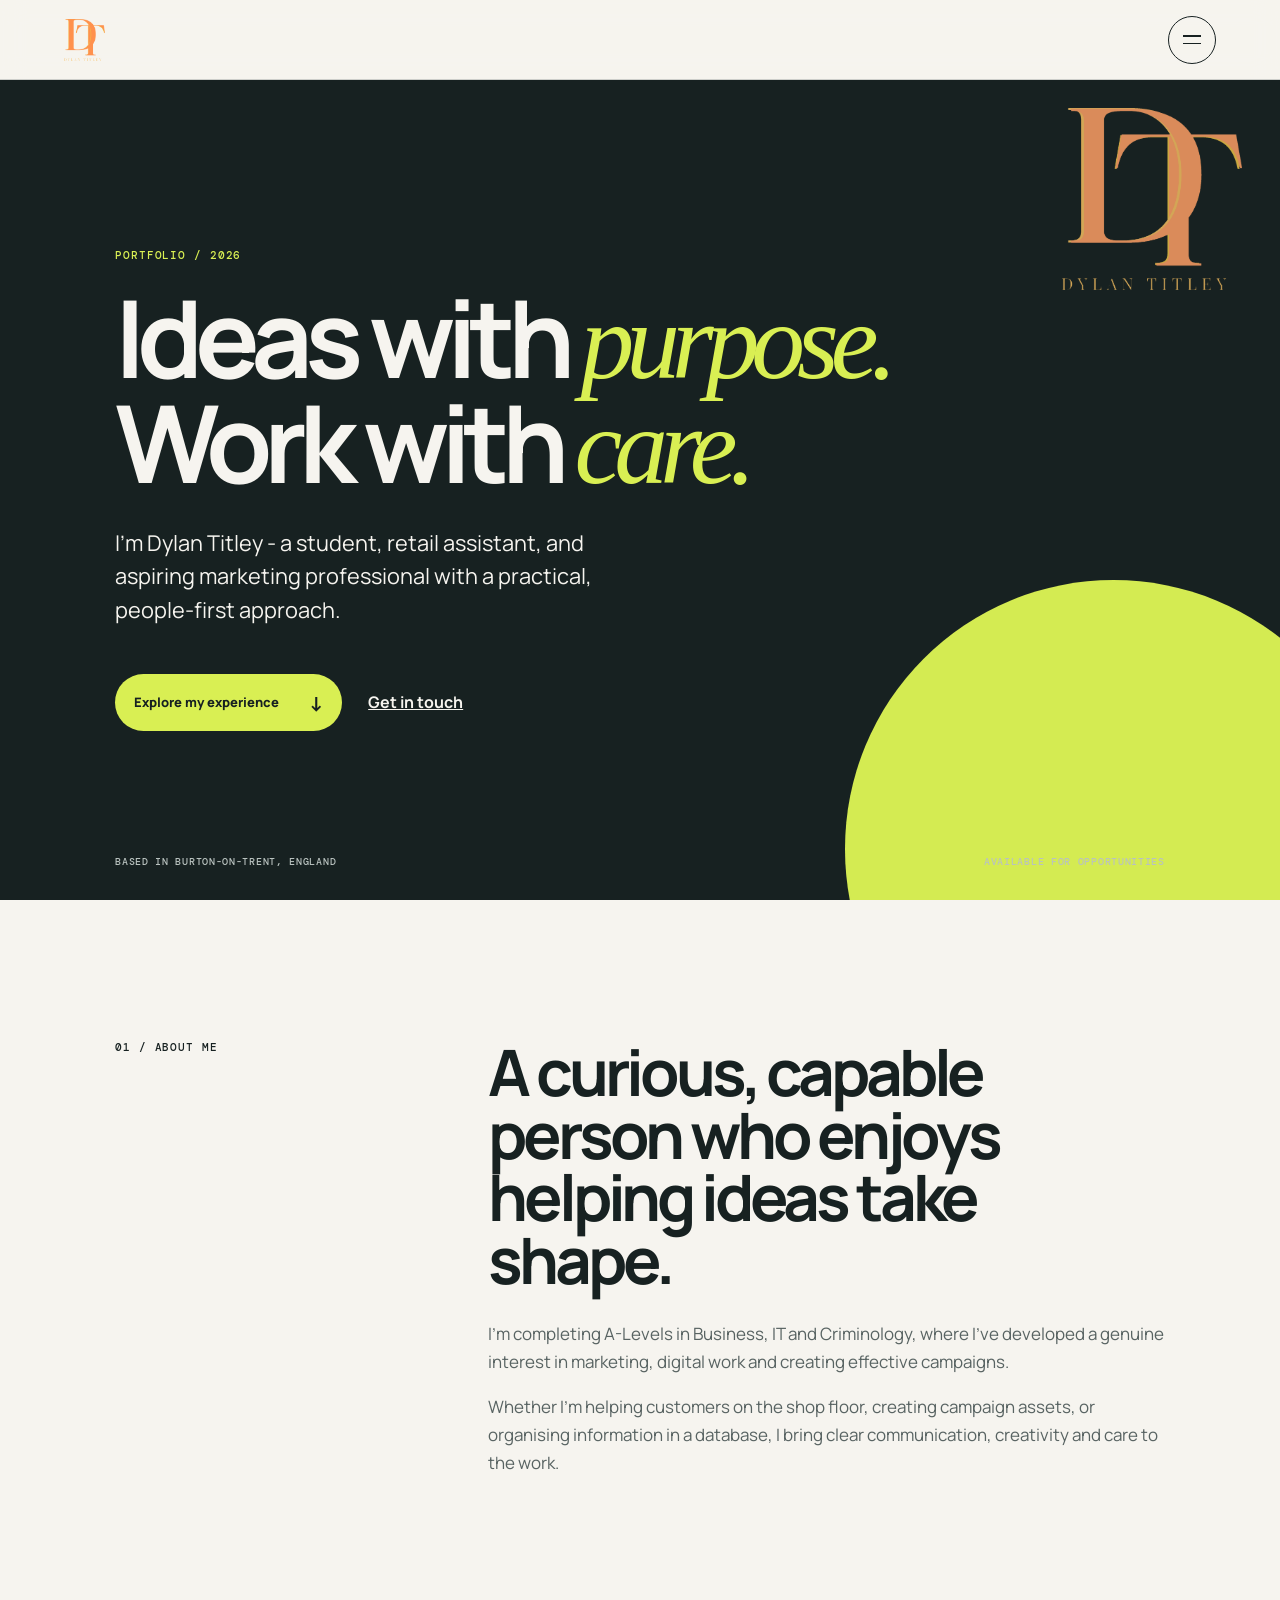
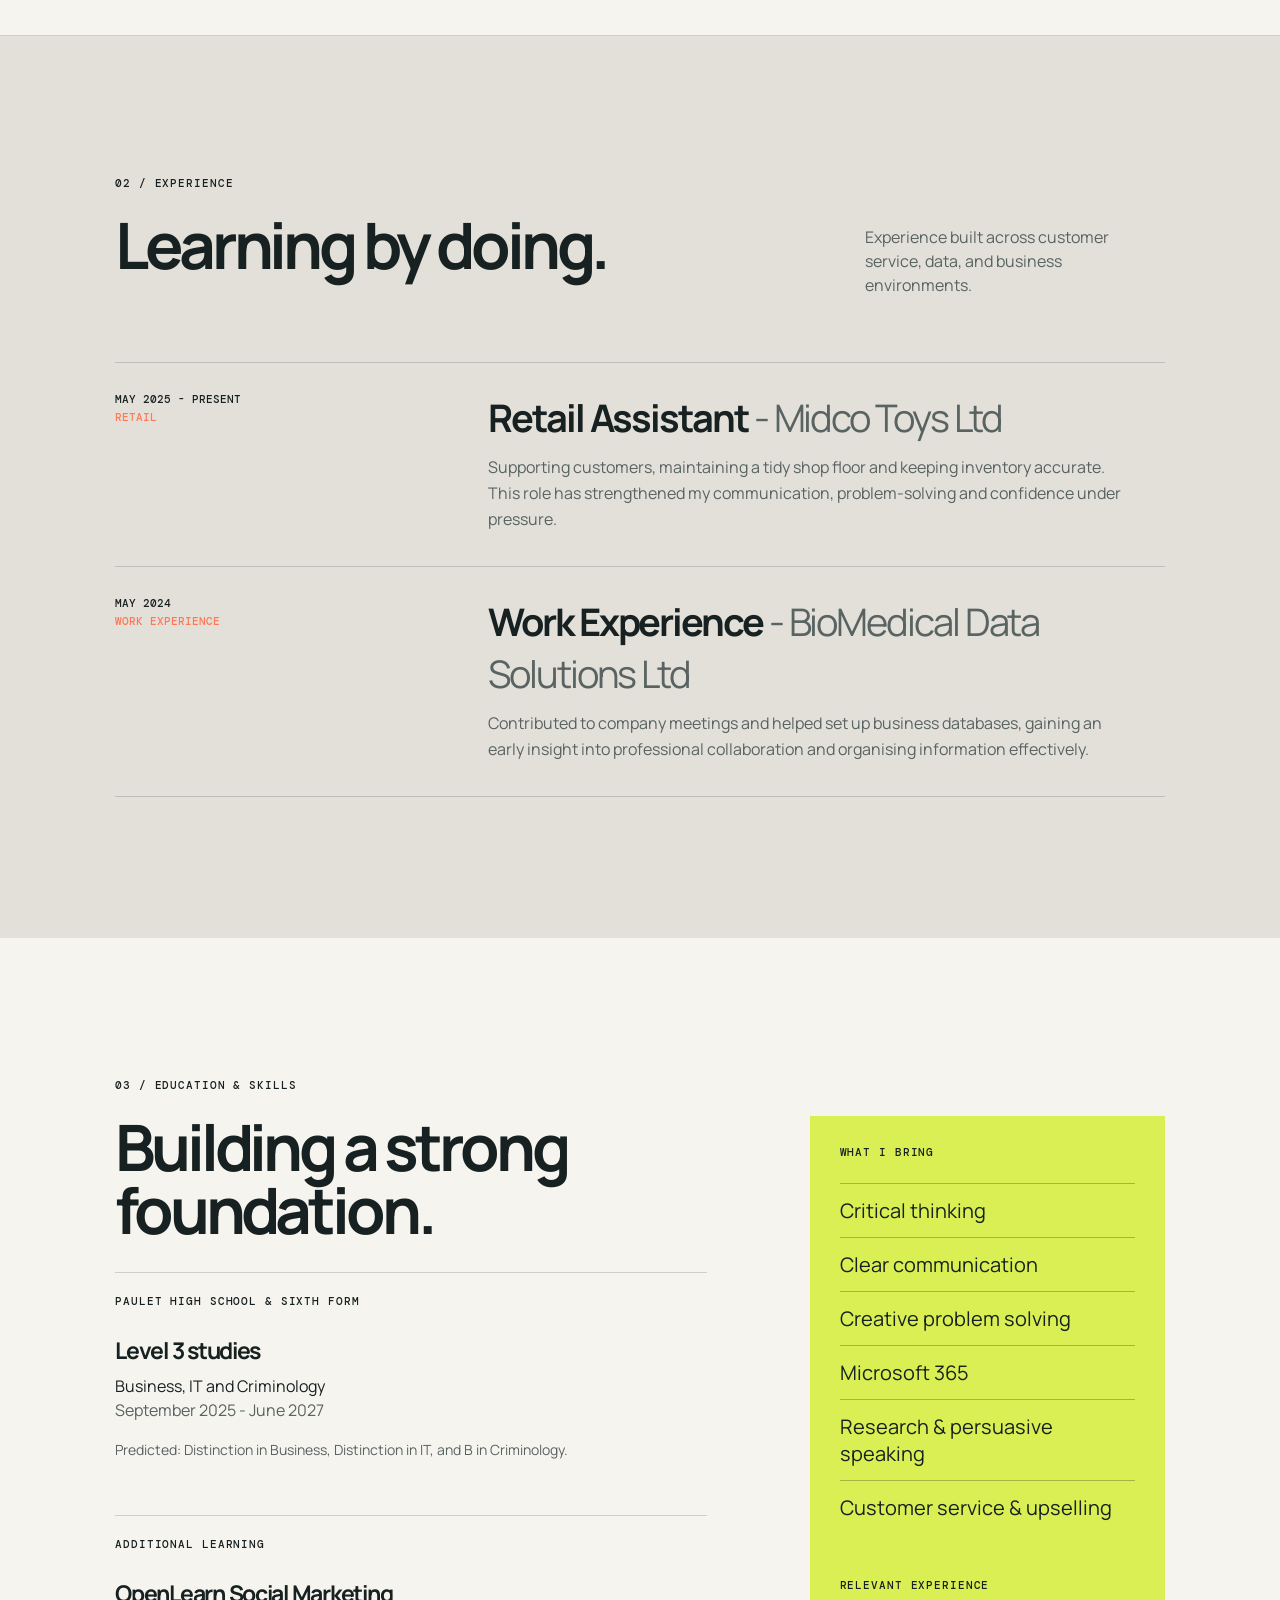
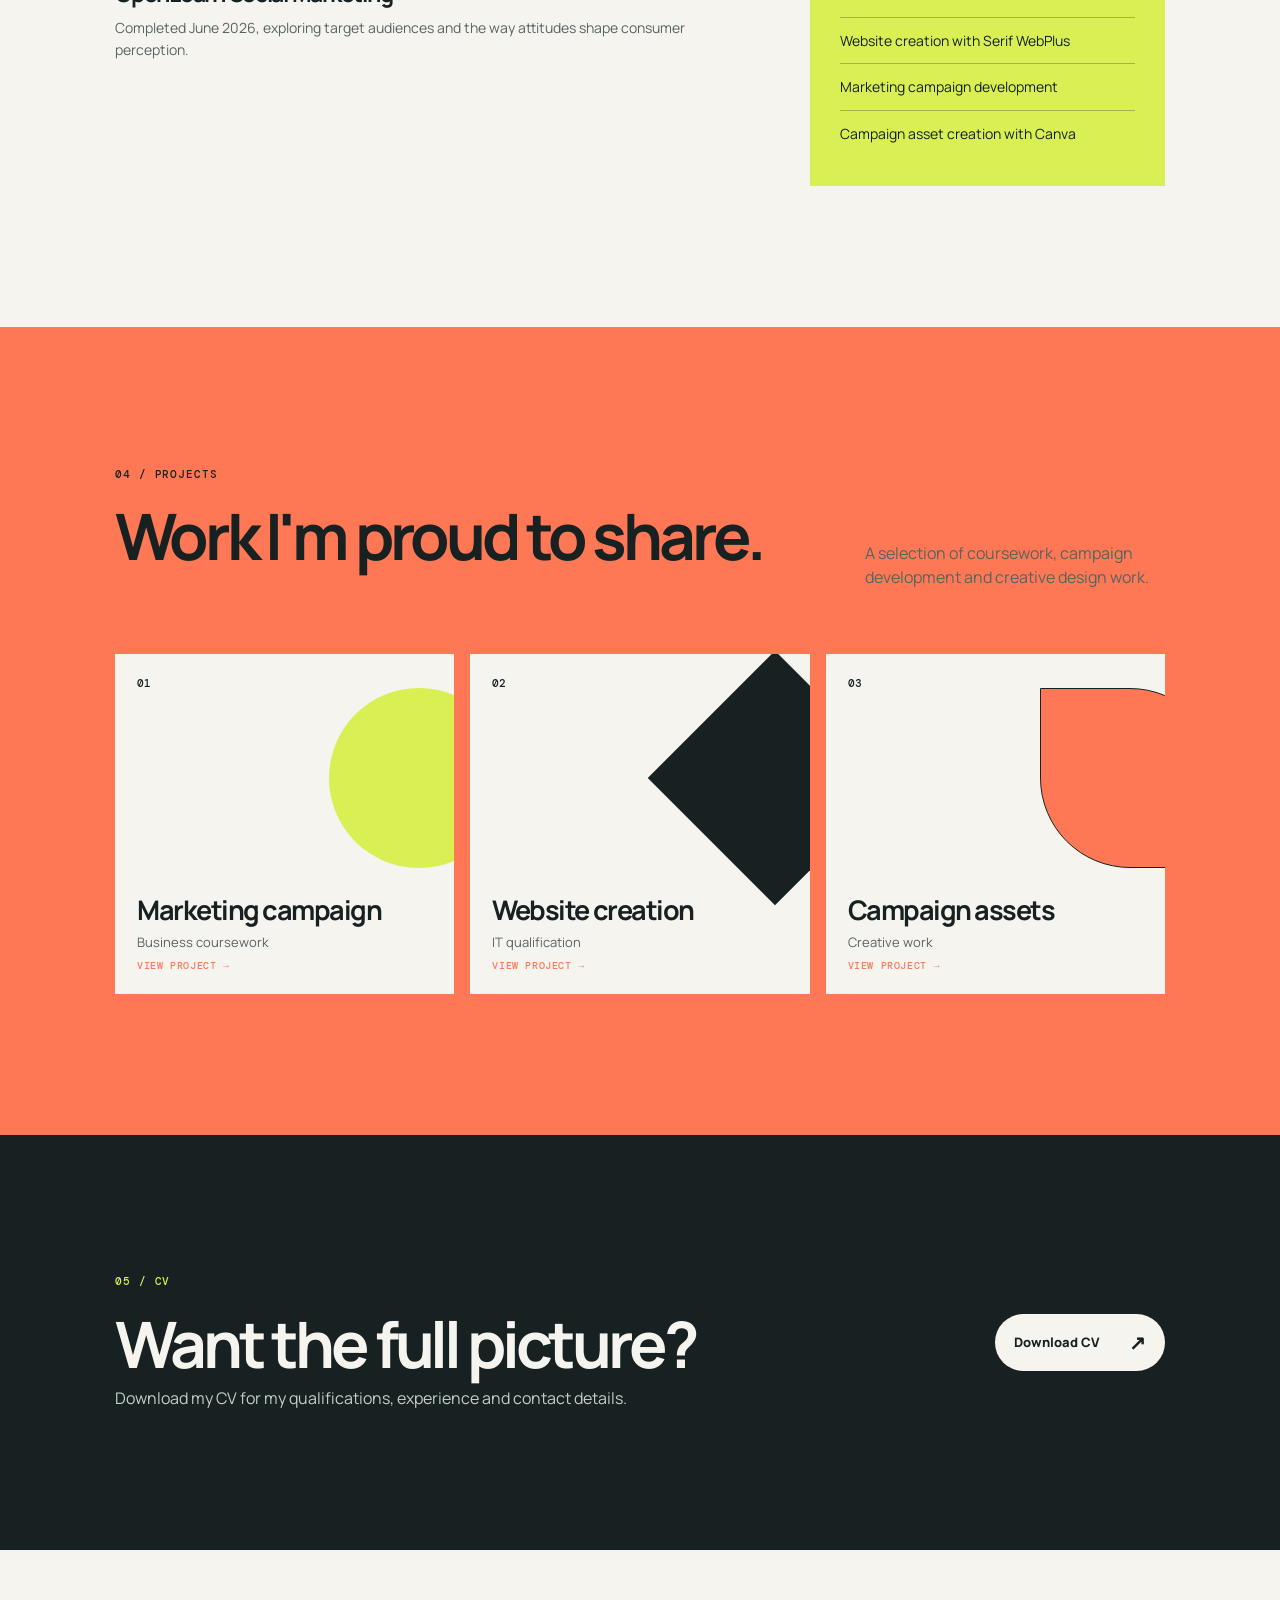
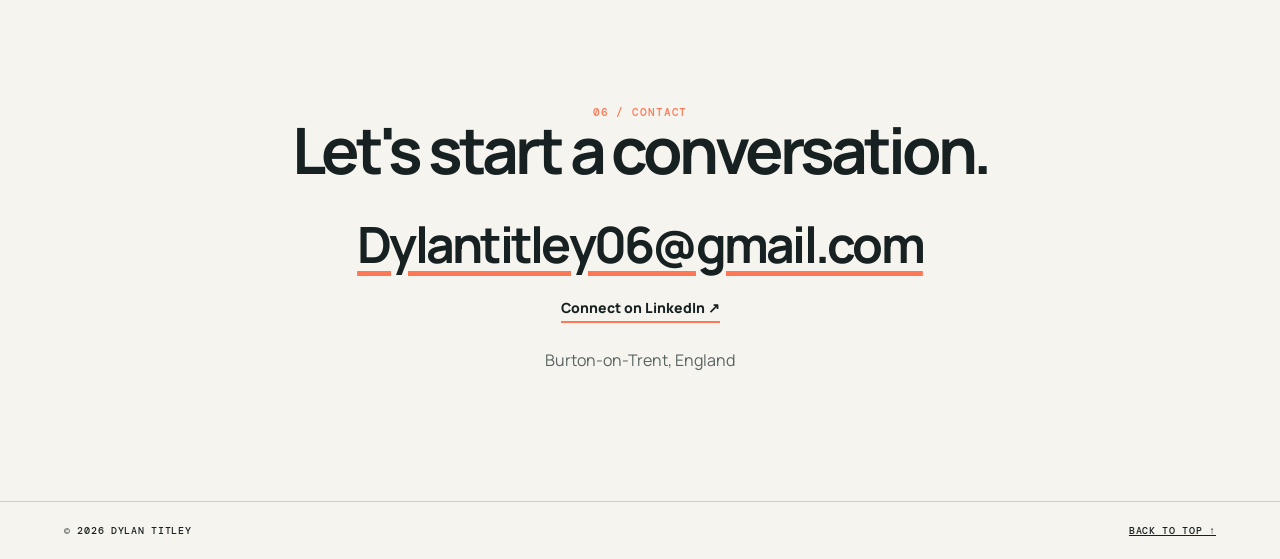
==== commit 89baab0d: "Replace portfolio CV with updated degree apprenticeship CV" ====
--- a/index.html
+++ b/index.html
@@ -268,7 +268,7 @@
             details.
           </p>
         </div>
-        <a class="button button-light" href="Dylan-Titley-CV-2027.docx" download
+        <a class="button button-light" href="Dylan-Titley-CV-2026-Degree-Apprenticeship.docx" download
           >Download CV <span>&nearr;</span></a
         >
       </section>
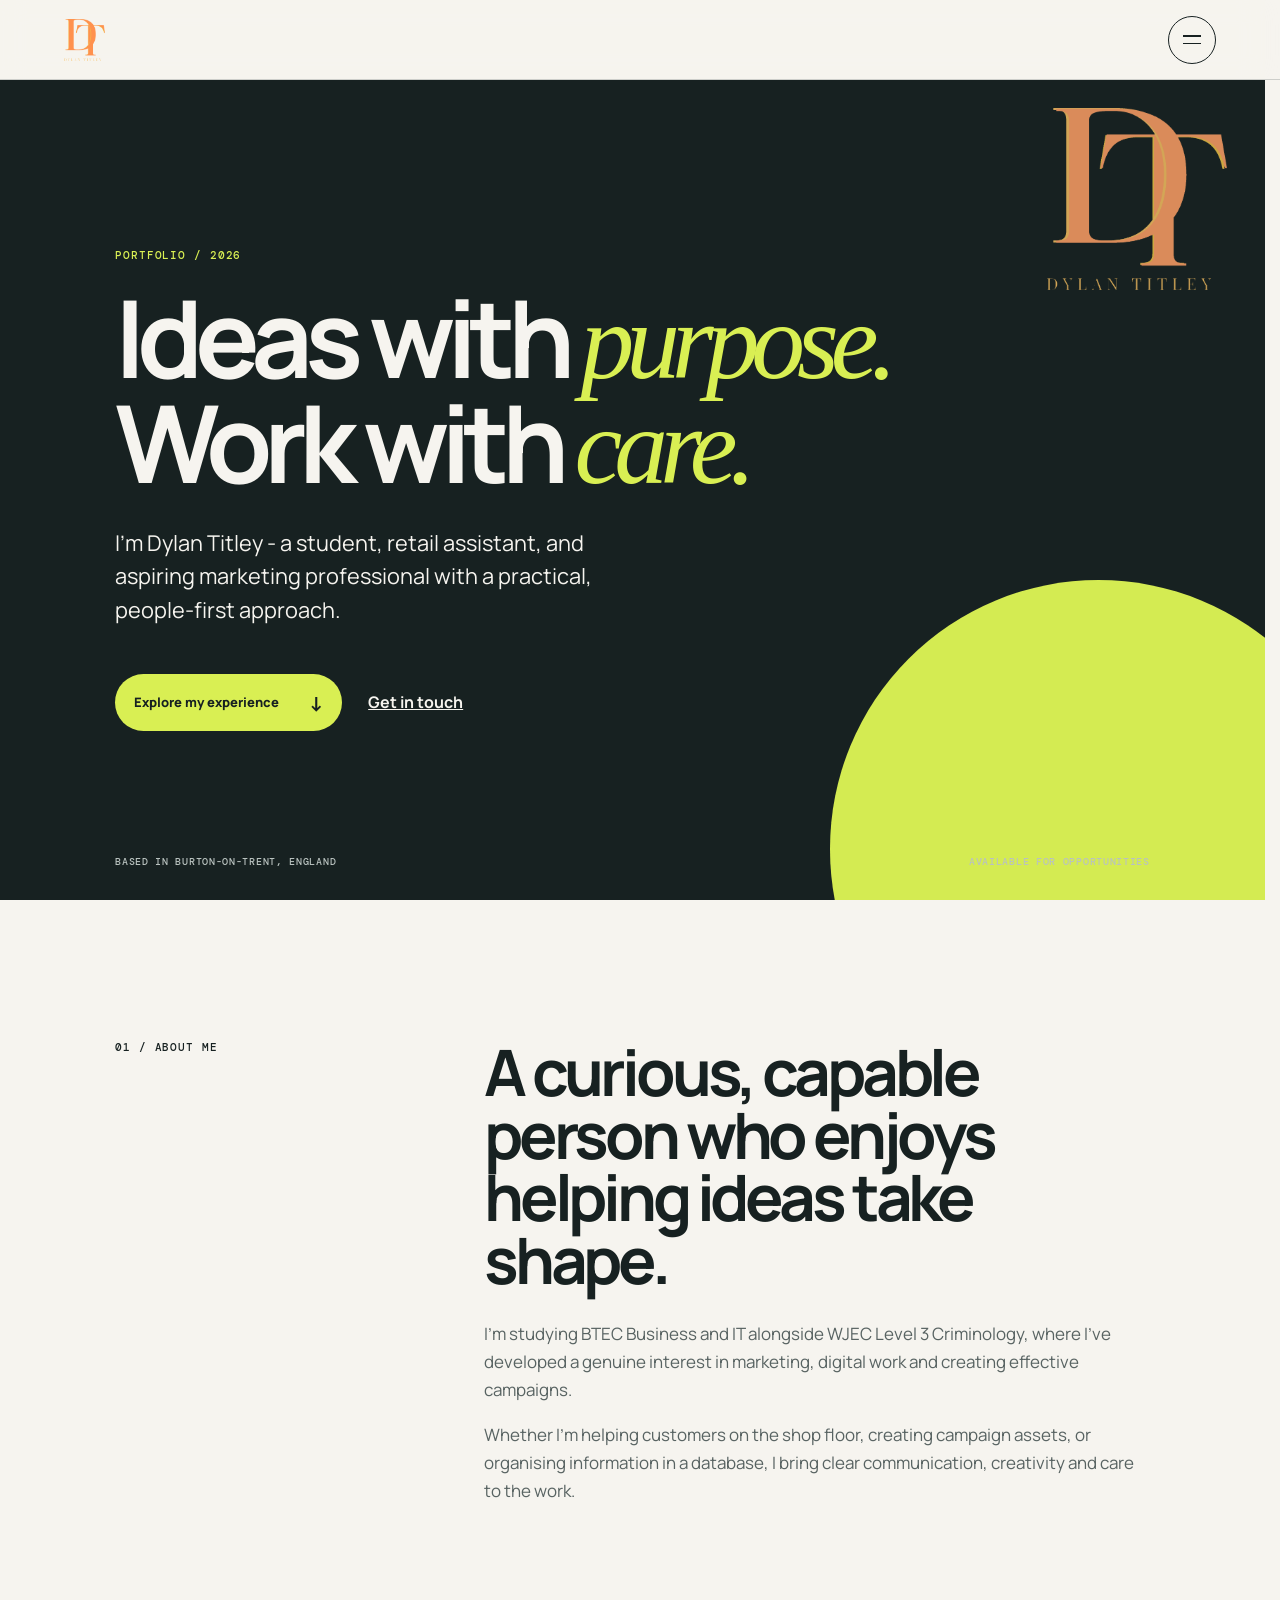
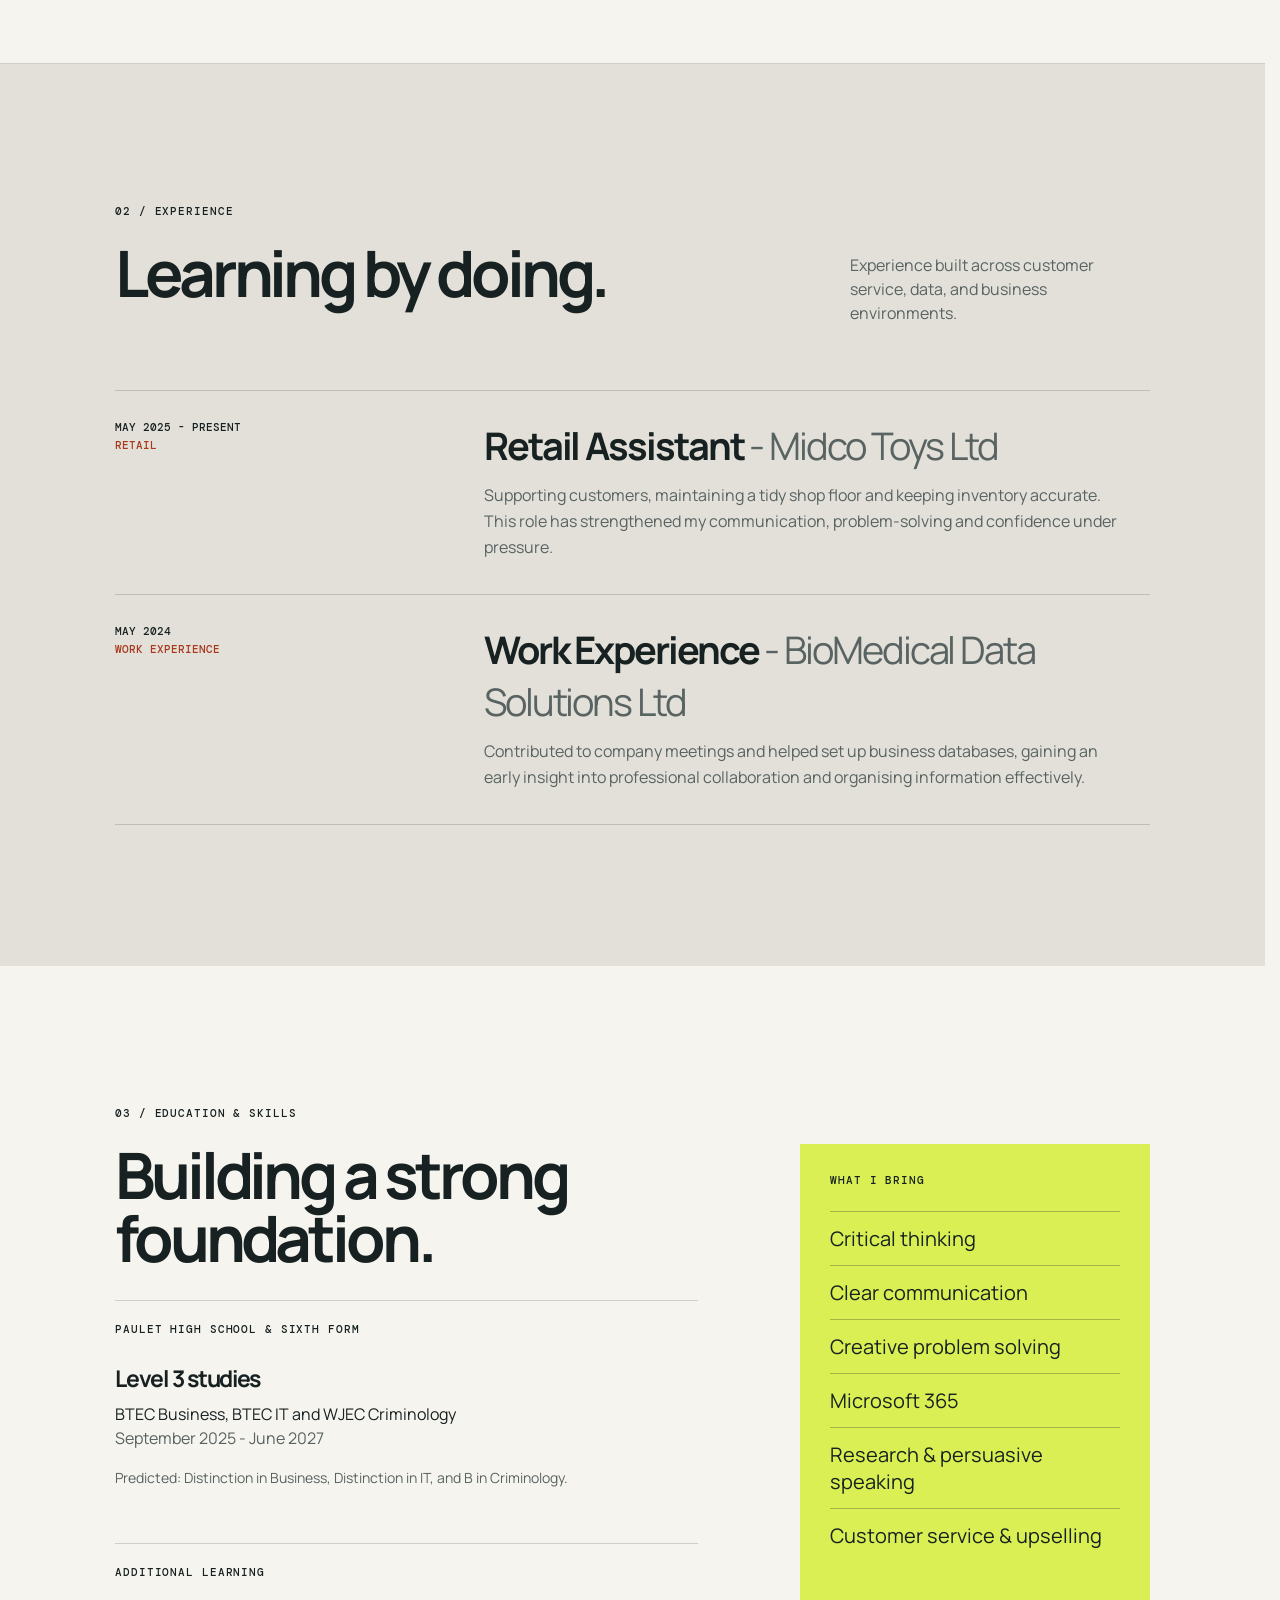
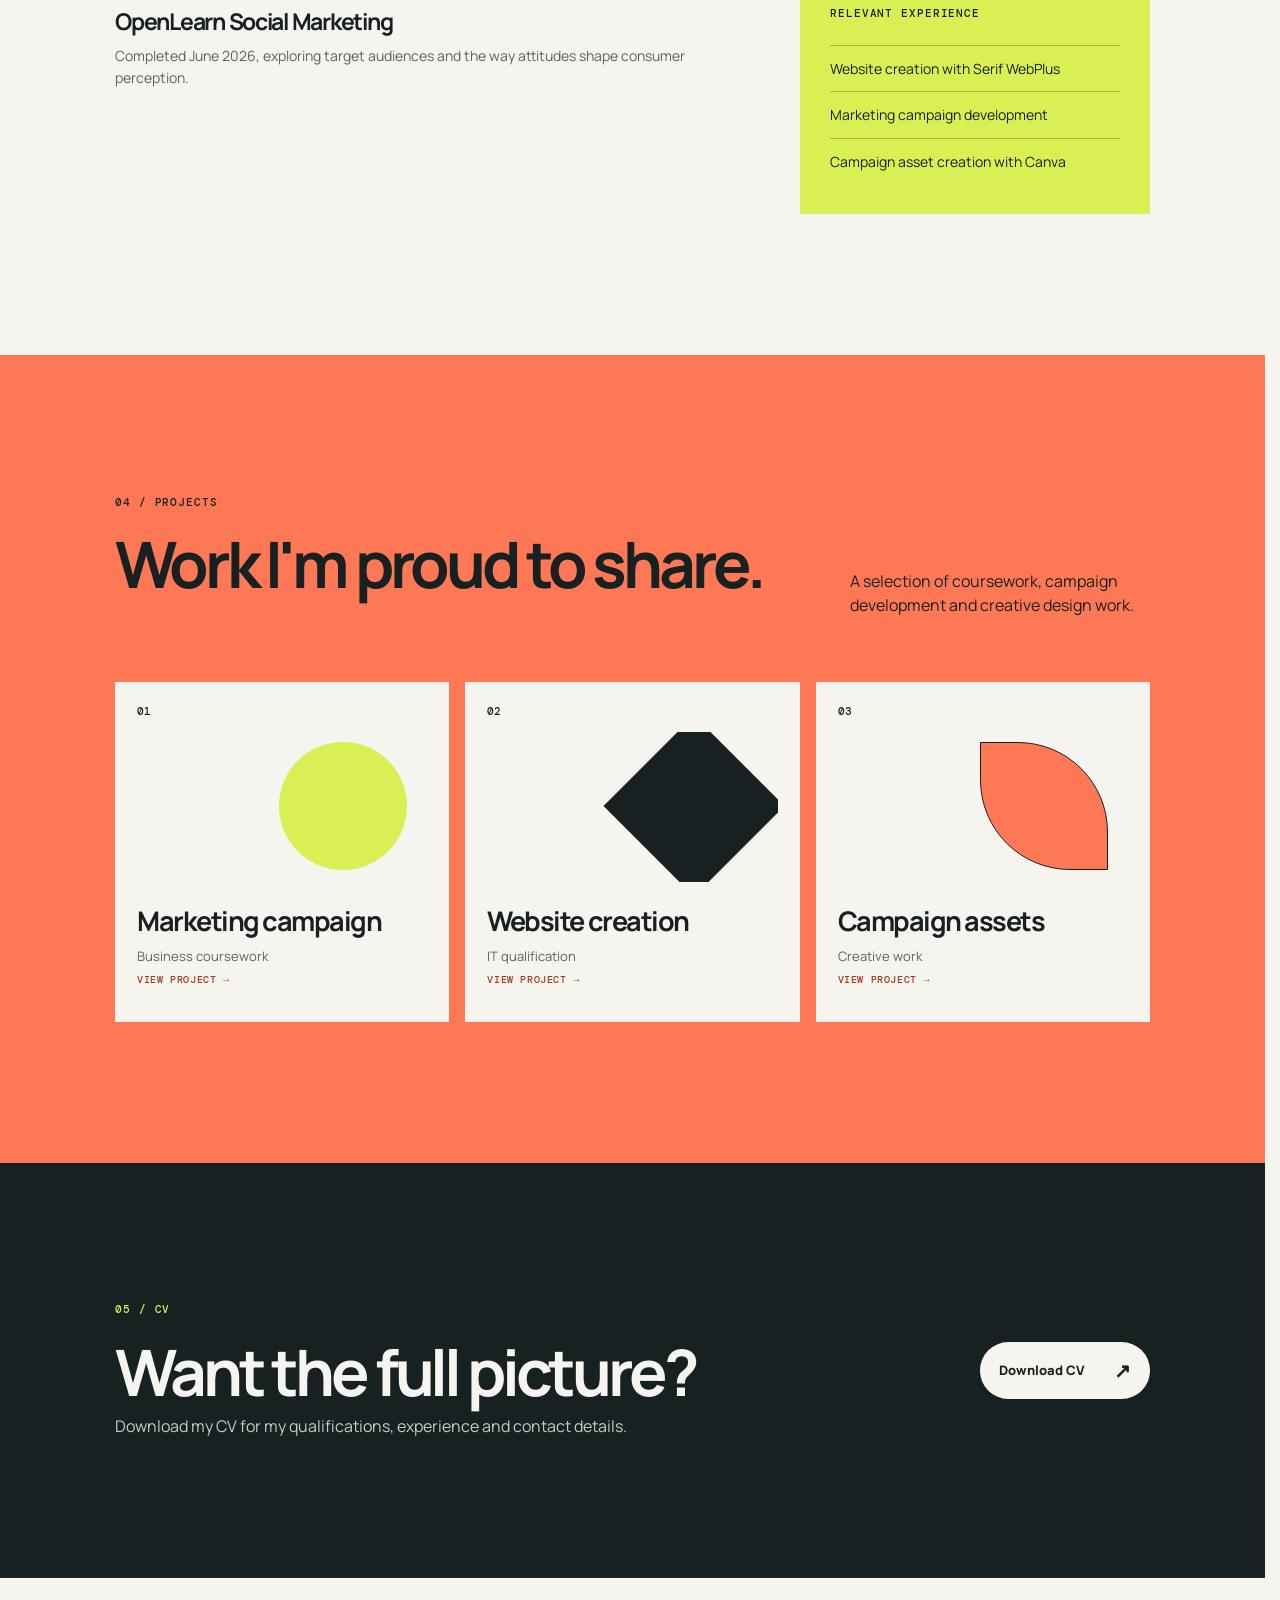
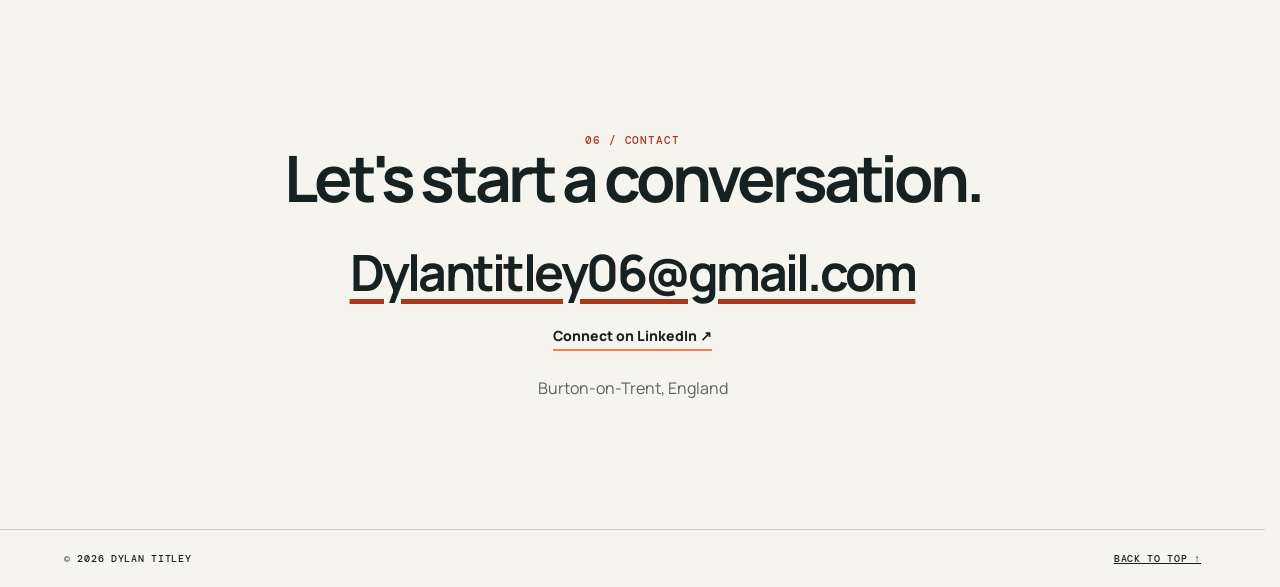
==== commit c81c1e07: "Fix mobile navigation, card readability, and contrast; show project previews" ====
--- a/index.html
+++ b/index.html
@@ -60,10 +60,10 @@
       rel="stylesheet"
     />
     <link rel="stylesheet" href="vendor/lenis.css" />
-    <link rel="stylesheet" href="styles.css" />
+    <link rel="stylesheet" href="styles.css?v=20261020-2" />
     <script src="vendor/gsap.min.js" defer></script>
     <script src="vendor/lenis.min.js" defer></script>
-    <script src="script.js" defer></script>
+    <script src="script.js?v=20261020-2" defer></script>
   </head>
   <body>
     <a class="skip-link" href="#main-content">Skip to content</a>
@@ -86,13 +86,18 @@
       >
         <span></span><span></span>
       </button>
-      <nav id="site-menu" class="site-menu" aria-label="Main navigation">
-        <a href="#home">Home</a><a href="#about">About</a
-        ><a href="#experience">Experience</a><a href="#education">Education</a
-        ><a href="#projects">Projects</a><a href="#cv">CV</a
-        ><a href="#contact">Contact</a>
-      </nav>
     </header>
+    <nav
+      id="site-menu"
+      class="site-menu"
+      data-lenis-prevent
+      aria-label="Main navigation"
+    >
+      <a href="#home">Home</a><a href="#about">About</a
+      ><a href="#experience">Experience</a><a href="#education">Education</a
+      ><a href="#projects">Projects</a><a href="#cv">CV</a
+      ><a href="#contact">Contact</a>
+    </nav>
 
     <main id="main-content" tabindex="-1">
       <section id="home" class="hero section-shell">
@@ -128,9 +133,9 @@
             A curious, capable person who enjoys helping ideas take shape.
           </h2>
           <p class="lead">
-            I'm completing A-Levels in Business, IT and Criminology, where I've
-            developed a genuine interest in marketing, digital work and creating
-            effective campaigns.
+            I'm studying BTEC Business and IT alongside WJEC Level 3
+            Criminology, where I've developed a genuine interest in marketing,
+            digital work and creating effective campaigns.
           </p>
           <p>
             Whether I'm helping customers on the shop floor, creating campaign
@@ -190,7 +195,7 @@
               <p class="card-label">Paulet High School & Sixth Form</p>
               <h3>Level 3 studies</h3>
               <p>
-                Business, IT and Criminology<br /><span
+                BTEC Business, BTEC IT and WJEC Criminology<br /><span
                   >September 2025 - June 2027</span
                 >
               </p>
@@ -240,22 +245,28 @@
         <div class="project-grid">
           <a class="project-card" href="marketing-campaign.html"
             ><p>01</p>
+            <div class="project-art" aria-hidden="true">
+              <div class="project-shape shape-one"></div>
+            </div>
             <h3>Marketing campaign</h3>
-            <span>Business coursework <b>View project &rarr;</b></span>
-            <div aria-hidden="true" class="project-shape shape-one"></div
-          ></a>
+            <span>Business coursework <b>View project &rarr;</b></span></a
+          >
           <a class="project-card" href="website-creation.html"
             ><p>02</p>
+            <div class="project-art" aria-hidden="true">
+              <div class="project-shape shape-two"></div>
+            </div>
             <h3>Website creation</h3>
-            <span>IT qualification <b>View project &rarr;</b></span>
-            <div aria-hidden="true" class="project-shape shape-two"></div
-          ></a>
+            <span>IT qualification <b>View project &rarr;</b></span></a
+          >
           <a class="project-card" href="campaign-assets.html"
             ><p>03</p>
+            <div class="project-art" aria-hidden="true">
+              <div class="project-shape shape-three"></div>
+            </div>
             <h3>Campaign assets</h3>
-            <span>Creative work <b>View project &rarr;</b></span>
-            <div aria-hidden="true" class="project-shape shape-three"></div
-          ></a>
+            <span>Creative work <b>View project &rarr;</b></span></a
+          >
         </div>
       </section>
 
@@ -268,7 +279,10 @@
             details.
           </p>
         </div>
-        <a class="button button-light" href="Dylan-Titley-CV-2026-Degree-Apprenticeship.docx" download
+        <a
+          class="button button-light"
+          href="Dylan-Titley-CV-2026-Degree-Apprenticeship.docx"
+          download
           >Download CV <span>&nearr;</span></a
         >
       </section>
--- a/styles.css
+++ b/styles.css
@@ -3,6 +3,7 @@
   --paper: #f6f4ef;
   --lime: #d9ef53;
   --coral: #ff7855;
+  --accent-ink: #a8381c;
   --line: rgba(23, 33, 33, 0.18);
   --muted: #586362;
 }
@@ -12,10 +13,11 @@
 html {
   scroll-behavior: smooth;
   scroll-padding-top: 96px;
-  overflow-x: clip;
+  scrollbar-gutter: stable;
 }
 body {
   margin: 0;
+  padding-top: 80px;
   background: var(--paper);
   color: var(--ink);
   font-family: Manrope, Arial, sans-serif;
@@ -27,11 +29,12 @@
   align-items: center;
   justify-content: space-between;
   border-bottom: 1px solid var(--line);
-  position: sticky;
-  top: 0;
+  position: fixed;
+  inset: 0 0 auto;
+  width: 100%;
   background: rgba(246, 244, 239, 0.94);
   backdrop-filter: blur(12px);
-  z-index: 10;
+  z-index: 20;
 }
 .brand {
   display: flex;
@@ -41,7 +44,7 @@
   text-decoration: none;
 }
 .brand span {
-  color: var(--coral);
+  color: var(--accent-ink);
 }
 .menu-toggle {
   width: 48px;
@@ -71,14 +74,14 @@
 }
 .site-menu {
   position: fixed;
-  inset: 0 0 auto auto;
+  inset: 80px 0 0 auto;
   width: min(430px, 100%);
-  height: 100vh;
-  height: 100dvh;
+  height: calc(100vh - 80px);
+  height: calc(100dvh - 80px);
   overflow-y: auto;
   overscroll-behavior: contain;
   background: var(--ink);
-  padding: 120px clamp(34px, 6vw, 80px);
+  padding: 36px clamp(34px, 6vw, 80px);
   visibility: hidden;
   clip-path: inset(0 0 0 100%);
   transition:
@@ -87,7 +90,7 @@
   display: flex;
   flex-direction: column;
   gap: 12px;
-  z-index: 11;
+  z-index: 19;
 }
 .site-menu.open {
   transition-delay: 0s;
@@ -278,7 +281,7 @@
   display: block;
 }
 .timeline-meta span + span {
-  color: var(--coral);
+  color: var(--accent-ink);
 }
 h3 {
   font-size: clamp(22px, 3vw, 38px);
@@ -365,7 +368,7 @@
 }
 .project-card h3 {
   font-size: 27px;
-  margin: auto 0 5px;
+  margin: 0 0 8px;
   z-index: 1;
 }
 .project-card span {
@@ -422,7 +425,7 @@
   padding-bottom: 130px;
 }
 .contact-section .eyebrow {
-  color: var(--coral);
+  color: var(--accent-ink);
 }
 .contact-section h2 {
   margin: 0 auto 28px;
@@ -433,7 +436,7 @@
   letter-spacing: -0.055em;
   color: var(--ink);
   font-weight: 700;
-  text-decoration-color: var(--coral);
+  text-decoration-color: var(--accent-ink);
   text-underline-offset: 8px;
 }
 .contact-section p {
@@ -544,7 +547,7 @@
     monospace;
   text-transform: uppercase;
   letter-spacing: 0.06em;
-  color: var(--coral);
+  color: var(--accent-ink);
 }
 .back-link {
   color: var(--ink);
@@ -639,7 +642,7 @@
   font:
     500 11px "DM Mono",
     monospace;
-  color: var(--coral);
+  color: var(--accent-ink);
 }
 .process-grid h3 {
   font-size: 27px;
@@ -716,7 +719,7 @@
   padding-bottom: 4px;
 }
 .linkedin-link:hover {
-  color: var(--coral);
+  color: var(--accent-ink);
 }
 .asset-logo {
   margin: 0;
@@ -794,7 +797,7 @@
   outline: none;
 }
 :focus-visible {
-  outline: 3px solid #bd3a19;
+  outline: 3px solid var(--ink);
   outline-offset: 5px;
 }
 .hero :focus-visible,
@@ -816,19 +819,18 @@
 .skip-link:focus {
   transform: translateY(0);
 }
-.menu-toggle.open {
-  border-color: var(--paper);
-}
-.menu-toggle.open span {
-  background: var(--paper);
-}
-.menu-open {
+html.menu-open {
   overflow: hidden;
 }
 html:not(.has-js) .menu-toggle {
   display: none;
 }
+html:not(.has-js) body {
+  padding-top: 0;
+}
 html:not(.has-js) .site-header {
+  position: sticky;
+  top: 0;
   height: auto;
   min-height: 80px;
   flex-wrap: wrap;
@@ -906,7 +908,7 @@
     gap: 18px;
   }
   .site-menu {
-    padding-top: 96px;
+    padding-top: 28px;
     padding-bottom: 24px;
   }
   footer {
@@ -932,3 +934,88 @@
 html.lenis {
   scroll-behavior: auto;
 }
+
+/* Keep card decoration in its own region, above the text. */
+.project-art {
+  position: relative;
+  height: 150px;
+  flex: 0 0 150px;
+  overflow: hidden;
+  margin-bottom: 20px;
+  pointer-events: none;
+}
+.project-art .project-shape {
+  width: 128px;
+  top: 10px;
+  right: 20px;
+}
+.project-card > p {
+  margin-bottom: 14px;
+}
+.projects-section .section-heading p {
+  color: var(--ink);
+}
+@media (max-width: 720px) {
+  .project-card {
+    min-height: 0;
+  }
+  .project-art {
+    height: 120px;
+    flex-basis: 120px;
+  }
+  .project-art .project-shape {
+    width: 105px;
+  }
+}
+/* The menu stays in normal document flow when JavaScript is unavailable. */
+html:not(.has-js) .site-menu {
+  gap: 16px;
+  padding: 16px clamp(22px, 5vw, 74px);
+  border-bottom: 1px solid var(--line);
+}
+.project-gallery {
+  background: #e3e0d9;
+}
+.project-gallery > p:not(.eyebrow) {
+  max-width: 650px;
+  line-height: 1.65;
+  color: var(--muted);
+}
+.project-gallery-grid {
+  display: grid;
+  grid-template-columns: repeat(2, minmax(0, 1fr));
+  gap: 28px;
+  margin-top: 36px;
+}
+.project-gallery figure {
+  margin: 0;
+  min-width: 0;
+}
+.project-gallery figure > a {
+  display: block;
+  background: var(--ink);
+}
+.project-gallery img {
+  display: block;
+  width: 100%;
+  height: auto;
+}
+.project-gallery figcaption {
+  margin-top: 14px;
+  font-size: 15px;
+  line-height: 1.6;
+}
+.project-gallery figcaption strong {
+  display: block;
+  margin-bottom: 4px;
+}
+.project-gallery .gallery-note {
+  font-size: 14px;
+  margin-top: 28px;
+}
+@media (max-width: 720px) {
+  .project-gallery-grid {
+    grid-template-columns: 1fr;
+    gap: 32px;
+  }
+}
